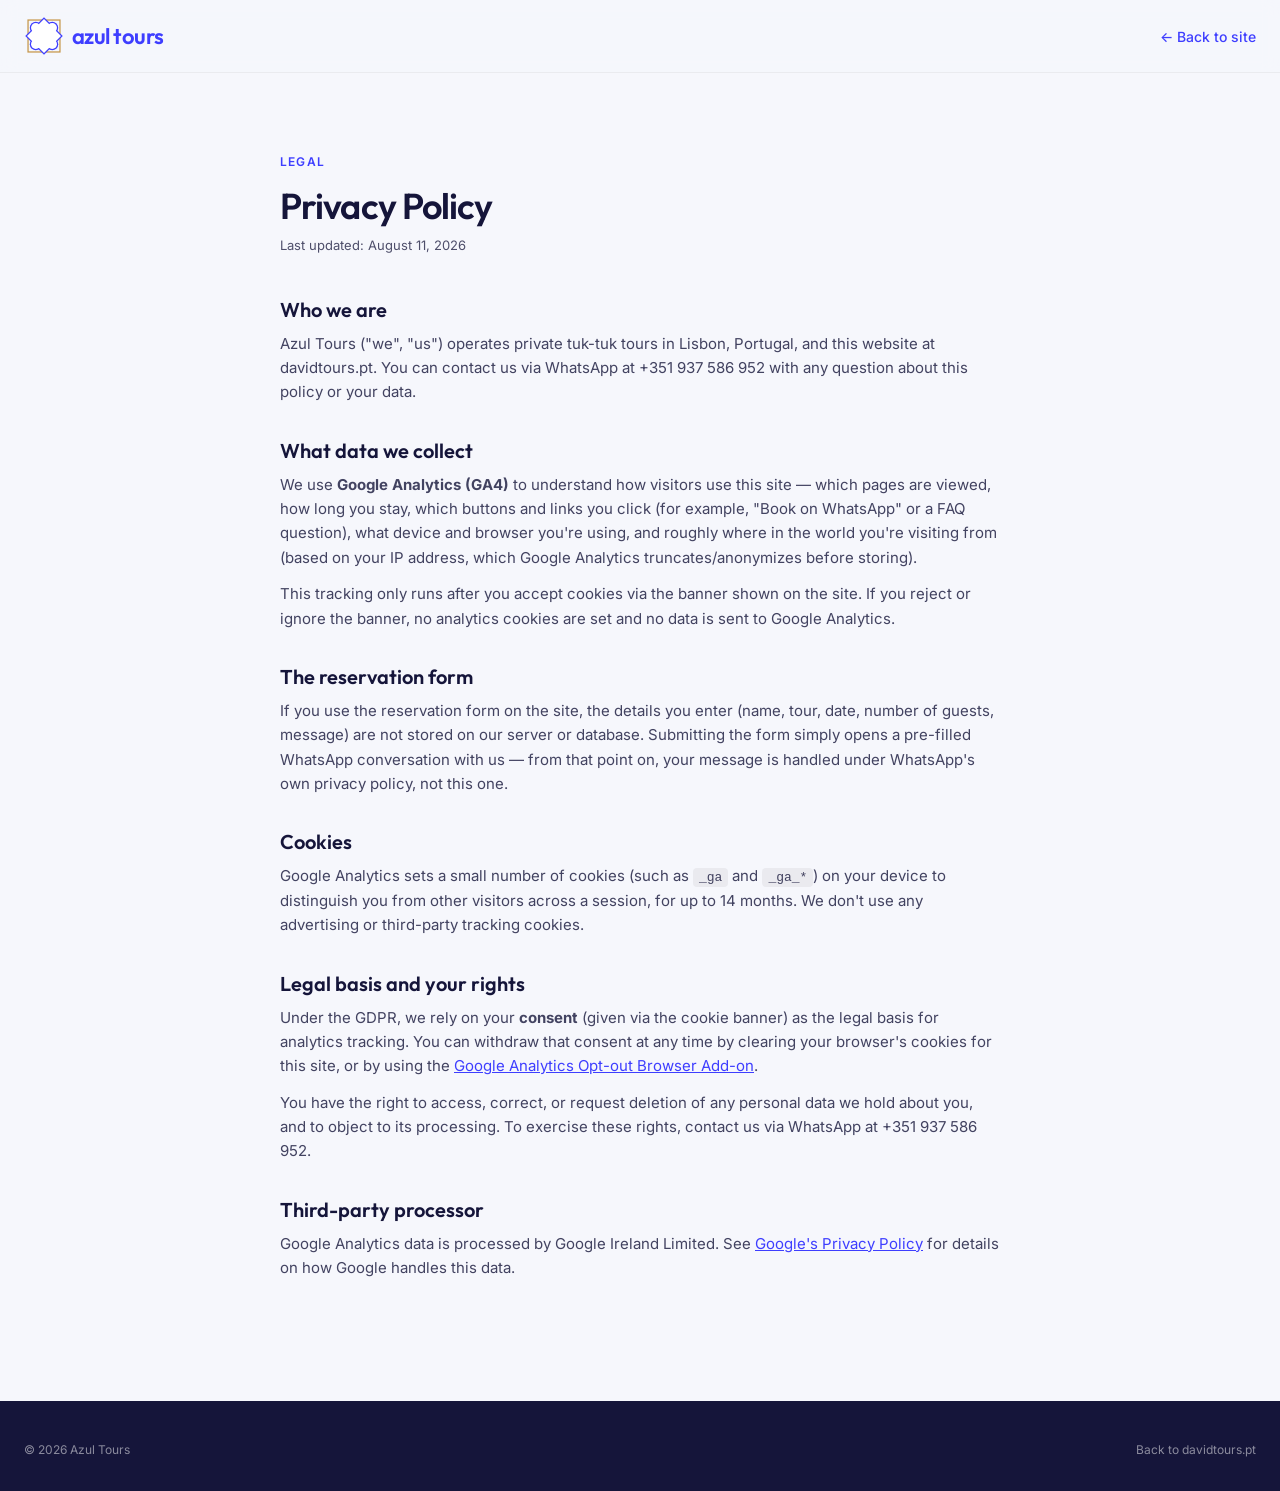
==== privacy.html @ f1c22b96 "Retheme to Azul Tours brand: azulejo blue and gold palette, Outfit headings, star logo mark and favi" ====
<!DOCTYPE html>
<html lang="en" class="scroll-smooth">
<head>
<meta charset="UTF-8">
<meta name="viewport" content="width=device-width, initial-scale=1.0">
<title>Privacy Policy | Azul Tours</title>
<meta name="description" content="Privacy policy for Azul Tours, a private tuk-tuk tour company in Lisbon — what data we collect, how Google Analytics is used, and your GDPR rights.">
<meta name="robots" content="index, follow">
<link rel="canonical" href="https://davidtours.pt/privacy.html">
<meta name="theme-color" content="#3E3EFF">
<link rel="icon" href="images/favicon.svg" type="image/svg+xml">
<link rel="icon" href="images/favicon-32.png" type="image/png" sizes="32x32">
<link rel="apple-touch-icon" href="images/apple-touch-icon.png">

<!-- Open Graph -->
<meta property="og:type" content="website">
<meta property="og:site_name" content="Azul Tours">
<meta property="og:title" content="Privacy Policy | Azul Tours">
<meta property="og:description" content="Privacy policy for Azul Tours (davidtours.pt) — what data we collect, how Google Analytics is used, cookies, and your GDPR rights.">
<meta property="og:url" content="https://davidtours.pt/privacy.html">
<meta property="og:image" content="https://davidtours.pt/images/belem-tower-tuktuk.jpg">
<meta property="og:image:width" content="1536">
<meta property="og:image:height" content="864">
<meta property="og:image:alt" content="An Azul Tours tuk-tuk parked in front of Belém Tower in Lisbon">
<meta property="og:locale" content="en_US">

<!-- Twitter -->
<meta name="twitter:card" content="summary_large_image">
<meta name="twitter:title" content="Privacy Policy | Azul Tours">
<meta name="twitter:description" content="Privacy policy for Azul Tours (davidtours.pt) — what data we collect, how Google Analytics is used, cookies, and your GDPR rights.">
<meta name="twitter:image" content="https://davidtours.pt/images/belem-tower-tuktuk.jpg">
<meta name="twitter:image:alt" content="An Azul Tours tuk-tuk parked in front of Belém Tower in Lisbon">

<link rel="stylesheet" href="styles.css">
<link rel="preconnect" href="https://fonts.googleapis.com">
<link rel="preconnect" href="https://fonts.gstatic.com" crossorigin>
<link href="https://fonts.googleapis.com/css2?family=Outfit:wght@500;600;700&family=Inter:wght@400;500;600;700&display=swap" rel="stylesheet" media="print" onload="this.media='all'">
<noscript><link href="https://fonts.googleapis.com/css2?family=Outfit:wght@500;600;700&family=Inter:wght@400;500;600;700&display=swap" rel="stylesheet"></noscript>
<style>
  body { font-family: 'Inter', -apple-system, BlinkMacSystemFont, 'Segoe UI', Helvetica, Arial, sans-serif; }
  h1, h2, .font-display { font-family: 'Outfit', 'Inter', sans-serif; font-weight: 600; }
</style>
</head>
<body class="bg-[#F6F7FC] text-[#15153A] antialiased">

<header class="sticky top-0 z-50 bg-[#F6F7FC]/90 backdrop-blur border-b border-black/5">
  <div class="max-w-7xl mx-auto px-6 flex items-center justify-between py-4">
    <a href="index.html" class="flex items-center gap-2 font-semibold text-[17px] tracking-tight">
      <img src="images/logo-mark.svg" width="64" height="64" alt="" class="w-10 h-10 shrink-0" decoding="async">
      <span class="font-display text-[22px] font-bold text-[#3E3EFF] tracking-tight">azul tours</span>
    </a>
    <a href="index.html" class="text-[14px] font-medium text-[#3E3EFF] hover:underline">← Back to site</a>
  </div>
</header>

<main class="max-w-3xl mx-auto px-6 py-14 md:py-20">
  <p class="text-[12px] tracking-widest uppercase text-[#3E3EFF] font-semibold mb-3">Legal</p>
  <h1 class="text-3xl md:text-4xl font-semibold tracking-tight leading-tight mb-2">Privacy Policy</h1>
  <p class="text-[13px] text-[#15153A]/75 mb-10">Last updated: August 11, 2026</p>

  <div class="space-y-8 text-[15px] leading-relaxed text-[#15153A]/80">
    <section>
      <h2 class="text-xl font-semibold text-[#15153A] mb-2">Who we are</h2>
      <p>Azul Tours ("we", "us") operates private tuk-tuk tours in Lisbon, Portugal, and this website at davidtours.pt. You can contact us via WhatsApp at +351 937 586 952 with any question about this policy or your data.</p>
    </section>

    <section>
      <h2 class="text-xl font-semibold text-[#15153A] mb-2">What data we collect</h2>
      <p class="mb-3">We use <strong>Google Analytics (GA4)</strong> to understand how visitors use this site — which pages are viewed, how long you stay, which buttons and links you click (for example, "Book on WhatsApp" or a FAQ question), what device and browser you're using, and roughly where in the world you're visiting from (based on your IP address, which Google Analytics truncates/anonymizes before storing).</p>
      <p>This tracking only runs after you accept cookies via the banner shown on the site. If you reject or ignore the banner, no analytics cookies are set and no data is sent to Google Analytics.</p>
    </section>

    <section>
      <h2 class="text-xl font-semibold text-[#15153A] mb-2">The reservation form</h2>
      <p>If you use the reservation form on the site, the details you enter (name, tour, date, number of guests, message) are not stored on our server or database. Submitting the form simply opens a pre-filled WhatsApp conversation with us — from that point on, your message is handled under WhatsApp's own privacy policy, not this one.</p>
    </section>

    <section>
      <h2 class="text-xl font-semibold text-[#15153A] mb-2">Cookies</h2>
      <p>Google Analytics sets a small number of cookies (such as <code class="bg-black/5 px-1.5 py-0.5 rounded text-[13px]">_ga</code> and <code class="bg-black/5 px-1.5 py-0.5 rounded text-[13px]">_ga_*</code>) on your device to distinguish you from other visitors across a session, for up to 14 months. We don't use any advertising or third-party tracking cookies.</p>
    </section>

    <section>
      <h2 class="text-xl font-semibold text-[#15153A] mb-2">Legal basis and your rights</h2>
      <p class="mb-3">Under the GDPR, we rely on your <strong>consent</strong> (given via the cookie banner) as the legal basis for analytics tracking. You can withdraw that consent at any time by clearing your browser's cookies for this site, or by using the <a href="https://tools.google.com/dlpage/gaoptout" target="_blank" rel="noopener noreferrer" class="text-[#3E3EFF] underline hover:no-underline">Google Analytics Opt-out Browser Add-on</a>.</p>
      <p>You have the right to access, correct, or request deletion of any personal data we hold about you, and to object to its processing. To exercise these rights, contact us via WhatsApp at +351 937 586 952.</p>
    </section>

    <section>
      <h2 class="text-xl font-semibold text-[#15153A] mb-2">Third-party processor</h2>
      <p>Google Analytics data is processed by Google Ireland Limited. See <a href="https://policies.google.com/privacy" target="_blank" rel="noopener noreferrer" class="text-[#3E3EFF] underline hover:no-underline">Google's Privacy Policy</a> for details on how Google handles this data.</p>
    </section>
  </div>
</main>

<footer class="bg-[#15153A] text-white pt-10 pb-8 mt-10">
  <div class="max-w-7xl mx-auto px-6 flex items-center justify-between text-[12px] text-white/50">
    <span>© 2026 Azul Tours</span>
    <a href="index.html" class="hover:text-white/80">Back to davidtours.pt</a>
  </div>
</footer>

</body>
</html>
---- styles.css ----
/*! tailwindcss v4.3.3 | MIT License | https://tailwindcss.com */
@layer properties{@supports (((-webkit-hyphens:none)) and (not (margin-trim:inline))) or ((-moz-orient:inline) and (not (color:rgb(from red r g b)))){*,:before,:after,::backdrop{--tw-rotate-x:initial;--tw-rotate-y:initial;--tw-rotate-z:initial;--tw-skew-x:initial;--tw-skew-y:initial;--tw-scroll-snap-strictness:proximity;--tw-space-y-reverse:0;--tw-divide-y-reverse:0;--tw-border-style:solid;--tw-leading:initial;--tw-font-weight:initial;--tw-tracking:initial;--tw-shadow:0 0 #0000;--tw-shadow-color:initial;--tw-shadow-alpha:100%;--tw-inset-shadow:0 0 #0000;--tw-inset-shadow-color:initial;--tw-inset-shadow-alpha:100%;--tw-ring-color:initial;--tw-ring-shadow:0 0 #0000;--tw-inset-ring-color:initial;--tw-inset-ring-shadow:0 0 #0000;--tw-ring-inset:initial;--tw-ring-offset-width:0px;--tw-ring-offset-color:#fff;--tw-ring-offset-shadow:0 0 #0000;--tw-blur:initial;--tw-brightness:initial;--tw-contrast:initial;--tw-grayscale:initial;--tw-hue-rotate:initial;--tw-invert:initial;--tw-opacity:initial;--tw-saturate:initial;--tw-sepia:initial;--tw-drop-shadow:initial;--tw-drop-shadow-color:initial;--tw-drop-shadow-alpha:100%;--tw-drop-shadow-size:initial;--tw-backdrop-blur:initial;--tw-backdrop-brightness:initial;--tw-backdrop-contrast:initial;--tw-backdrop-grayscale:initial;--tw-backdrop-hue-rotate:initial;--tw-backdrop-invert:initial;--tw-backdrop-opacity:initial;--tw-backdrop-saturate:initial;--tw-backdrop-sepia:initial;--tw-duration:initial;--tw-translate-x:0;--tw-translate-y:0;--tw-translate-z:0;--tw-outline-style:solid}}}@layer theme{:root,:host{--font-sans:-apple-system, BlinkMacSystemFont, "Segoe UI", Roboto, "Helvetica Neue", "Noto Sans", Arial, sans-serif, "Apple Color Emoji", "Segoe UI Emoji", "Segoe UI Symbol", "Noto Color Emoji";--font-mono:ui-monospace, SFMono-Regular, Menlo, Monaco, Consolas, "Liberation Mono", "Courier New", monospace;--color-black:#000;--color-white:#fff;--spacing:.25rem;--container-sm:24rem;--container-xl:36rem;--container-3xl:48rem;--container-7xl:80rem;--text-xl:1.25rem;--text-xl--line-height:calc(1.75 / 1.25);--text-3xl:1.875rem;--text-3xl--line-height:calc(2.25 / 1.875);--text-4xl:2.25rem;--text-4xl--line-height:calc(2.5 / 2.25);--font-weight-normal:400;--font-weight-medium:500;--font-weight-semibold:600;--font-weight-bold:700;--tracking-tight:-.025em;--tracking-widest:.1em;--leading-tight:1.25;--leading-snug:1.375;--leading-relaxed:1.625;--radius-lg:.5rem;--radius-xl:.75rem;--radius-2xl:1rem;--default-transition-duration:.15s;--default-transition-timing-function:cubic-bezier(.4, 0, .2, 1);--default-font-family:var(--font-sans);--default-mono-font-family:var(--font-mono)}}@layer base{*,:after,:before,::backdrop{box-sizing:border-box;border:0 solid;margin:0;padding:0}::file-selector-button{box-sizing:border-box;border:0 solid;margin:0;padding:0}html,:host{-webkit-text-size-adjust:100%;tab-size:4;line-height:1.5;font-family:var(--default-font-family,-apple-system, BlinkMacSystemFont, "Segoe UI", Roboto, "Helvetica Neue", "Noto Sans", Arial, sans-serif, "Apple Color Emoji", "Segoe UI Emoji", "Segoe UI Symbol", "Noto Color Emoji");font-feature-settings:var(--default-font-feature-settings,normal);font-variation-settings:var(--default-font-variation-settings,normal);-webkit-tap-highlight-color:transparent}hr{height:0;color:inherit;border-top-width:1px}abbr:where([title]){-webkit-text-decoration:underline dotted;text-decoration:underline dotted}h1,h2,h3,h4,h5,h6{font-size:inherit;font-weight:inherit}a{color:inherit;-webkit-text-decoration:inherit;-webkit-text-decoration:inherit;-webkit-text-decoration:inherit;text-decoration:inherit}b,strong{font-weight:bolder}code,kbd,samp,pre{font-family:var(--default-mono-font-family,ui-monospace, SFMono-Regular, Menlo, Monaco, Consolas, "Liberation Mono", "Courier New", monospace);font-feature-settings:var(--default-mono-font-feature-settings,normal);font-variation-settings:var(--default-mono-font-variation-settings,normal);font-size:1em}small{font-size:80%}sub,sup{vertical-align:baseline;font-size:75%;line-height:0;position:relative}sub{bottom:-.25em}sup{top:-.5em}table{text-indent:0;border-color:inherit;border-collapse:collapse}:-moz-focusring:where(:not(iframe)){outline:auto}progress{vertical-align:baseline}summary{display:list-item}ol,ul,menu{list-style:none}img,svg,video,canvas,audio,iframe,embed,object{vertical-align:middle;display:block}img,video{max-width:100%;height:auto}button,input,select,optgroup,textarea{font:inherit;font-feature-settings:inherit;font-variation-settings:inherit;letter-spacing:inherit;color:inherit;opacity:1;background-color:#0000;border-radius:0}::file-selector-button{font:inherit;font-feature-settings:inherit;font-variation-settings:inherit;letter-spacing:inherit;color:inherit;opacity:1;background-color:#0000;border-radius:0}:where(select:is([multiple],[size])) optgroup{font-weight:bolder}:where(select:is([multiple],[size])) optgroup option{padding-inline-start:20px}::file-selector-button{margin-inline-end:4px}::placeholder{opacity:1}@supports (not ((-webkit-appearance:-apple-pay-button))) or (contain-intrinsic-size:1px){::placeholder{color:currentColor}@supports (color:color-mix(in lab, red, red)){::placeholder{color:color-mix(in oklab, currentcolor 50%, transparent)}}}textarea{resize:vertical}::-webkit-search-decoration{-webkit-appearance:none}::-webkit-date-and-time-value{min-height:1lh;text-align:inherit}::-webkit-datetime-edit{display:inline-flex}::-webkit-datetime-edit-fields-wrapper{padding:0}::-webkit-datetime-edit{padding-block:0}::-webkit-datetime-edit-year-field{padding-block:0}::-webkit-datetime-edit-month-field{padding-block:0}::-webkit-datetime-edit-day-field{padding-block:0}::-webkit-datetime-edit-hour-field{padding-block:0}::-webkit-datetime-edit-minute-field{padding-block:0}::-webkit-datetime-edit-second-field{padding-block:0}::-webkit-datetime-edit-millisecond-field{padding-block:0}::-webkit-datetime-edit-meridiem-field{padding-block:0}::-webkit-calendar-picker-indicator{line-height:1}:-moz-ui-invalid{box-shadow:none}button,input:where([type=button],[type=reset],[type=submit]){appearance:button}::file-selector-button{appearance:button}::-webkit-inner-spin-button{height:auto}::-webkit-outer-spin-button{height:auto}[hidden]:where(:not([hidden=until-found])){display:none!important}}@layer components;@layer utilities{.visible{visibility:visible}.sr-only{clip-path:inset(50%);white-space:nowrap;border-width:0;width:1px;height:1px;margin:-1px;padding:0;position:absolute;overflow:hidden}.absolute{position:absolute}.fixed{position:fixed}.relative{position:relative}.static{position:static}.sticky{position:sticky}.inset-0{inset:0}.inset-x-0{inset-inline:0}.top-0{top:0}.right-4{right:calc(var(--spacing) * 4)}.-bottom-5{bottom:calc(var(--spacing) * -5)}.bottom-0{bottom:0}.bottom-5{bottom:calc(var(--spacing) * 5)}.left-4{left:calc(var(--spacing) * 4)}.z-40{z-index:40}.z-50{z-index:50}.z-\[100\]{z-index:100}.col-span-3{grid-column:span 3/span 3}.col-span-4{grid-column:span 4/span 4}.col-span-5{grid-column:span 5/span 5}.-mx-4{margin-inline:calc(var(--spacing) * -4)}.mx-auto{margin-inline:auto}.-my-2{margin-block:calc(var(--spacing) * -2)}.-mt-1{margin-top:calc(var(--spacing) * -1)}.mt-1{margin-top:var(--spacing)}.mt-1\.5{margin-top:calc(var(--spacing) * 1.5)}.mt-2{margin-top:calc(var(--spacing) * 2)}.mt-3{margin-top:calc(var(--spacing) * 3)}.mt-4{margin-top:calc(var(--spacing) * 4)}.mt-5{margin-top:calc(var(--spacing) * 5)}.mt-6{margin-top:calc(var(--spacing) * 6)}.mt-7{margin-top:calc(var(--spacing) * 7)}.mt-8{margin-top:calc(var(--spacing) * 8)}.mt-10{margin-top:calc(var(--spacing) * 10)}.mt-12{margin-top:calc(var(--spacing) * 12)}.mt-auto{margin-top:auto}.mb-2{margin-bottom:calc(var(--spacing) * 2)}.mb-3{margin-bottom:calc(var(--spacing) * 3)}.mb-4{margin-bottom:calc(var(--spacing) * 4)}.mb-6{margin-bottom:calc(var(--spacing) * 6)}.mb-10{margin-bottom:calc(var(--spacing) * 10)}.block{display:block}.flex{display:flex}.grid{display:grid}.hidden{display:none}.inline{display:inline}.inline-block{display:inline-block}.inline-flex{display:inline-flex}.table{display:table}.aspect-\[4\/3\]{aspect-ratio:4/3}.h-2{height:calc(var(--spacing) * 2)}.h-8{height:calc(var(--spacing) * 8)}.h-9{height:calc(var(--spacing) * 9)}.h-10{height:calc(var(--spacing) * 10)}.h-11{height:calc(var(--spacing) * 11)}.h-12{height:calc(var(--spacing) * 12)}.h-full{height:100%}.min-h-11{min-height:calc(var(--spacing) * 11)}.min-h-14{min-height:calc(var(--spacing) * 14)}.w-2{width:calc(var(--spacing) * 2)}.w-8{width:calc(var(--spacing) * 8)}.w-9{width:calc(var(--spacing) * 9)}.w-10{width:calc(var(--spacing) * 10)}.w-11{width:calc(var(--spacing) * 11)}.w-12{width:calc(var(--spacing) * 12)}.w-\[84\%\]{width:84%}.w-full{width:100%}.max-w-3xl{max-width:var(--container-3xl)}.max-w-7xl{max-width:var(--container-7xl)}.max-w-\[300px\]{max-width:300px}.max-w-sm{max-width:var(--container-sm)}.max-w-xl{max-width:var(--container-xl)}.flex-1{flex:1}.shrink-0{flex-shrink:0}.transform{transform:var(--tw-rotate-x,) var(--tw-rotate-y,) var(--tw-rotate-z,) var(--tw-skew-x,) var(--tw-skew-y,)}.cursor-pointer{cursor:pointer}.resize{resize:both}.snap-x{scroll-snap-type:x var(--tw-scroll-snap-strictness)}.snap-mandatory{--tw-scroll-snap-strictness:mandatory}.snap-start{scroll-snap-align:start}.scroll-px-4{scroll-padding-inline:calc(var(--spacing) * 4)}.\[scrollbar-width\:none\]{scrollbar-width:none}.list-decimal{list-style-type:decimal}.list-none{list-style-type:none}.grid-cols-1{grid-template-columns:repeat(1,minmax(0,1fr))}.grid-cols-2{grid-template-columns:repeat(2,minmax(0,1fr))}.grid-cols-3{grid-template-columns:repeat(3,minmax(0,1fr))}.grid-cols-12{grid-template-columns:repeat(12,minmax(0,1fr))}.flex-col{flex-direction:column}.items-center{align-items:center}.items-end{align-items:flex-end}.items-start{align-items:flex-start}.justify-between{justify-content:space-between}.justify-center{justify-content:center}.gap-1{gap:var(--spacing)}.gap-2{gap:calc(var(--spacing) * 2)}.gap-2\.5{gap:calc(var(--spacing) * 2.5)}.gap-3{gap:calc(var(--spacing) * 3)}.gap-4{gap:calc(var(--spacing) * 4)}.gap-5{gap:calc(var(--spacing) * 5)}.gap-6{gap:calc(var(--spacing) * 6)}.gap-8{gap:calc(var(--spacing) * 8)}.gap-10{gap:calc(var(--spacing) * 10)}.gap-px{gap:1px}:where(.space-y-1>:not(:last-child)){--tw-space-y-reverse:0;margin-block-start:calc(var(--spacing) * var(--tw-space-y-reverse));margin-block-end:calc(var(--spacing) * calc(1 - var(--tw-space-y-reverse)))}:where(.space-y-2>:not(:last-child)){--tw-space-y-reverse:0;margin-block-start:calc(calc(var(--spacing) * 2) * var(--tw-space-y-reverse));margin-block-end:calc(calc(var(--spacing) * 2) * calc(1 - var(--tw-space-y-reverse)))}:where(.space-y-4>:not(:last-child)){--tw-space-y-reverse:0;margin-block-start:calc(calc(var(--spacing) * 4) * var(--tw-space-y-reverse));margin-block-end:calc(calc(var(--spacing) * 4) * calc(1 - var(--tw-space-y-reverse)))}:where(.space-y-8>:not(:last-child)){--tw-space-y-reverse:0;margin-block-start:calc(calc(var(--spacing) * 8) * var(--tw-space-y-reverse));margin-block-end:calc(calc(var(--spacing) * 8) * calc(1 - var(--tw-space-y-reverse)))}:where(.divide-y>:not(:last-child)){--tw-divide-y-reverse:0;border-bottom-style:var(--tw-border-style);border-top-style:var(--tw-border-style);border-top-width:calc(1px * var(--tw-divide-y-reverse));border-bottom-width:calc(1px * calc(1 - var(--tw-divide-y-reverse)))}:where(.divide-\[\#E1E4F1\]>:not(:last-child)){border-color:#e1e4f1}:where(.divide-white\/15>:not(:last-child)){border-color:#ffffff26}@supports (color:color-mix(in lab, red, red)){:where(.divide-white\/15>:not(:last-child)){border-color:color-mix(in oklab, var(--color-white) 15%, transparent)}}.overflow-hidden{overflow:hidden}.overflow-x-auto{overflow-x:auto}.scroll-smooth{scroll-behavior:smooth}.rounded{border-radius:.25rem}.rounded-2xl{border-radius:var(--radius-2xl)}.rounded-full{border-radius:3.40282e38px}.rounded-lg{border-radius:var(--radius-lg)}.rounded-xl{border-radius:var(--radius-xl)}.border{border-style:var(--tw-border-style);border-width:1px}.border-y{border-block-style:var(--tw-border-style);border-block-width:1px}.border-t{border-top-style:var(--tw-border-style);border-top-width:1px}.border-b{border-bottom-style:var(--tw-border-style);border-bottom-width:1px}.border-\[\#E1E4F1\]{border-color:#e1e4f1}.border-black\/5{border-color:#0000000d}@supports (color:color-mix(in lab, red, red)){.border-black\/5{border-color:color-mix(in oklab, var(--color-black) 5%, transparent)}}.border-white\/10{border-color:#ffffff1a}@supports (color:color-mix(in lab, red, red)){.border-white\/10{border-color:color-mix(in oklab, var(--color-white) 10%, transparent)}}.border-white\/15{border-color:#ffffff26}@supports (color:color-mix(in lab, red, red)){.border-white\/15{border-color:color-mix(in oklab, var(--color-white) 15%, transparent)}}.bg-\[\#3E3EFF\]{background-color:#3e3eff}.bg-\[\#3E3EFF\]\/\[0\.07\]{background-color:oklab(51.5263% .00763398 -.271534/.07)}.bg-\[\#25D366\]{background-color:#25d366}.bg-\[\#10103A\]{background-color:#10103a}.bg-\[\#15153A\]{background-color:#15153a}.bg-\[\#C6974A\]{background-color:#c6974a}.bg-\[\#E1E4F1\]{background-color:#e1e4f1}.bg-\[\#E6E9F5\]{background-color:#e6e9f5}.bg-\[\#F6F7FC\]{background-color:#f6f7fc}.bg-\[\#F6F7FC\]\/90{background-color:oklab(97.6796% .000838906 -.00667256/.9)}.bg-black\/5{background-color:#0000000d}@supports (color:color-mix(in lab, red, red)){.bg-black\/5{background-color:color-mix(in oklab, var(--color-black) 5%, transparent)}}.bg-white{background-color:var(--color-white)}.bg-white\/\[0\.06\]{background-color:#ffffff0f}@supports (color:color-mix(in lab, red, red)){.bg-white\/\[0\.06\]{background-color:color-mix(in oklab, var(--color-white) 6%, transparent)}}.object-cover{object-fit:cover}.p-1\.5{padding:calc(var(--spacing) * 1.5)}.p-5{padding:calc(var(--spacing) * 5)}.p-6{padding:calc(var(--spacing) * 6)}.px-1\.5{padding-inline:calc(var(--spacing) * 1.5)}.px-3{padding-inline:calc(var(--spacing) * 3)}.px-4{padding-inline:calc(var(--spacing) * 4)}.px-5{padding-inline:calc(var(--spacing) * 5)}.px-6{padding-inline:calc(var(--spacing) * 6)}.py-0\.5{padding-block:calc(var(--spacing) * .5)}.py-1{padding-block:var(--spacing)}.py-2{padding-block:calc(var(--spacing) * 2)}.py-3{padding-block:calc(var(--spacing) * 3)}.py-3\.5{padding-block:calc(var(--spacing) * 3.5)}.py-4{padding-block:calc(var(--spacing) * 4)}.py-5{padding-block:calc(var(--spacing) * 5)}.py-12{padding-block:calc(var(--spacing) * 12)}.py-14{padding-block:calc(var(--spacing) * 14)}.py-\[11px\]{padding-block:11px}.pt-1\.5{padding-top:calc(var(--spacing) * 1.5)}.pt-4{padding-top:calc(var(--spacing) * 4)}.pt-5{padding-top:calc(var(--spacing) * 5)}.pt-6{padding-top:calc(var(--spacing) * 6)}.pt-8{padding-top:calc(var(--spacing) * 8)}.pt-10{padding-top:calc(var(--spacing) * 10)}.pt-14{padding-top:calc(var(--spacing) * 14)}.pr-5{padding-right:calc(var(--spacing) * 5)}.pb-3{padding-bottom:calc(var(--spacing) * 3)}.pb-5{padding-bottom:calc(var(--spacing) * 5)}.pb-8{padding-bottom:calc(var(--spacing) * 8)}.pb-10{padding-bottom:calc(var(--spacing) * 10)}.pl-3\.5{padding-left:calc(var(--spacing) * 3.5)}.pl-5{padding-left:calc(var(--spacing) * 5)}.text-center{text-align:center}.font-sans{font-family:var(--font-sans)}.text-3xl{font-size:var(--text-3xl);line-height:var(--tw-leading,var(--text-3xl--line-height))}.text-xl{font-size:var(--text-xl);line-height:var(--tw-leading,var(--text-xl--line-height))}.text-\[12px\]{font-size:12px}.text-\[13px\]{font-size:13px}.text-\[14px\]{font-size:14px}.text-\[15px\]{font-size:15px}.text-\[16px\]{font-size:16px}.text-\[17px\]{font-size:17px}.text-\[18px\]{font-size:18px}.text-\[20px\]{font-size:20px}.text-\[22px\]{font-size:22px}.text-\[26px\]{font-size:26px}.text-\[28px\]{font-size:28px}.text-\[32px\]{font-size:32px}.text-\[36px\]{font-size:36px}.text-\[38px\]{font-size:38px}.leading-\[1\.1\]{--tw-leading:1.1;line-height:1.1}.leading-\[1\.05\]{--tw-leading:1.05;line-height:1.05}.leading-\[1\.5\]{--tw-leading:1.5;line-height:1.5}.leading-\[1\.6\]{--tw-leading:1.6;line-height:1.6}.leading-\[1\.65\]{--tw-leading:1.65;line-height:1.65}.leading-none{--tw-leading:1;line-height:1}.leading-relaxed{--tw-leading:var(--leading-relaxed);line-height:var(--leading-relaxed)}.leading-snug{--tw-leading:var(--leading-snug);line-height:var(--leading-snug)}.leading-tight{--tw-leading:var(--leading-tight);line-height:var(--leading-tight)}.font-bold{--tw-font-weight:var(--font-weight-bold);font-weight:var(--font-weight-bold)}.font-medium{--tw-font-weight:var(--font-weight-medium);font-weight:var(--font-weight-medium)}.font-normal{--tw-font-weight:var(--font-weight-normal);font-weight:var(--font-weight-normal)}.font-semibold{--tw-font-weight:var(--font-weight-semibold);font-weight:var(--font-weight-semibold)}.tracking-\[-0\.01em\]{--tw-tracking:-.01em;letter-spacing:-.01em}.tracking-\[-0\.02em\]{--tw-tracking:-.02em;letter-spacing:-.02em}.tracking-\[0\.08em\]{--tw-tracking:.08em;letter-spacing:.08em}.tracking-\[0\.12em\]{--tw-tracking:.12em;letter-spacing:.12em}.tracking-tight{--tw-tracking:var(--tracking-tight);letter-spacing:var(--tracking-tight)}.tracking-widest{--tw-tracking:var(--tracking-widest);letter-spacing:var(--tracking-widest)}.text-wrap{text-wrap:wrap}.whitespace-nowrap{white-space:nowrap}.text-\[\#3E3EFF\]{color:#3e3eff}.text-\[\#4B4E6B\]{color:#4b4e6b}.text-\[\#6E718C\]{color:#6e718c}.text-\[\#8A6626\]{color:#8a6626}.text-\[\#15153A\]{color:#15153a}.text-\[\#15153A\]\/75{color:oklab(22.0746% .0109523 -.0688952/.75)}.text-\[\#15153A\]\/80{color:oklab(22.0746% .0109523 -.0688952/.8)}.text-\[\#F1D59A\]{color:#f1d59a}.text-white{color:var(--color-white)}.text-white\/50{color:#ffffff80}@supports (color:color-mix(in lab, red, red)){.text-white\/50{color:color-mix(in oklab, var(--color-white) 50%, transparent)}}.text-white\/60{color:#fff9}@supports (color:color-mix(in lab, red, red)){.text-white\/60{color:color-mix(in oklab, var(--color-white) 60%, transparent)}}.text-white\/70{color:#ffffffb3}@supports (color:color-mix(in lab, red, red)){.text-white\/70{color:color-mix(in oklab, var(--color-white) 70%, transparent)}}.text-white\/75{color:#ffffffbf}@supports (color:color-mix(in lab, red, red)){.text-white\/75{color:color-mix(in oklab, var(--color-white) 75%, transparent)}}.text-white\/80{color:#fffc}@supports (color:color-mix(in lab, red, red)){.text-white\/80{color:color-mix(in oklab, var(--color-white) 80%, transparent)}}.text-white\/85{color:#ffffffd9}@supports (color:color-mix(in lab, red, red)){.text-white\/85{color:color-mix(in oklab, var(--color-white) 85%, transparent)}}.text-white\/90{color:#ffffffe6}@supports (color:color-mix(in lab, red, red)){.text-white\/90{color:color-mix(in oklab, var(--color-white) 90%, transparent)}}.uppercase{text-transform:uppercase}.underline{text-decoration-line:underline}.decoration-\[\#3E3EFF\]\/40{text-decoration-color:oklab(51.5263% .00763398 -.271534/.4)}.underline-offset-2{text-underline-offset:2px}.antialiased{-webkit-font-smoothing:antialiased;-moz-osx-font-smoothing:grayscale}.shadow-\[0_-4px_20px_rgba\(0\,0\,0\,0\.25\)\]{--tw-shadow:0 -4px 20px var(--tw-shadow-color,#00000040);box-shadow:var(--tw-inset-shadow), var(--tw-inset-ring-shadow), var(--tw-ring-offset-shadow), var(--tw-ring-shadow), var(--tw-shadow)}.shadow-\[0_1px_2px_rgba\(21\,21\,58\,0\.06\)\]{--tw-shadow:0 1px 2px var(--tw-shadow-color,#15153a0f);box-shadow:var(--tw-inset-shadow), var(--tw-inset-ring-shadow), var(--tw-ring-offset-shadow), var(--tw-ring-shadow), var(--tw-shadow)}.shadow-\[0_24px_48px_-24px_rgba\(0\,0\,0\,0\.45\)\]{--tw-shadow:0 24px 48px -24px var(--tw-shadow-color,#00000073);box-shadow:var(--tw-inset-shadow), var(--tw-inset-ring-shadow), var(--tw-ring-offset-shadow), var(--tw-ring-shadow), var(--tw-shadow)}.shadow-\[0_24px_60px_-20px_rgba\(62\,62\,255\,0\.35\)\]{--tw-shadow:0 24px 60px -20px var(--tw-shadow-color,#3e3eff59);box-shadow:var(--tw-inset-shadow), var(--tw-inset-ring-shadow), var(--tw-ring-offset-shadow), var(--tw-ring-shadow), var(--tw-shadow)}.shadow-\[0_24px_60px_-24px_rgba\(62\,62\,255\,0\.3\)\]{--tw-shadow:0 24px 60px -24px var(--tw-shadow-color,#3e3eff4d);box-shadow:var(--tw-inset-shadow), var(--tw-inset-ring-shadow), var(--tw-ring-offset-shadow), var(--tw-ring-shadow), var(--tw-shadow)}.shadow-\[inset_0_1px_2px_rgba\(21\,21\,58\,0\.05\)\]{--tw-shadow:inset 0 1px 2px var(--tw-shadow-color,#15153a0d);box-shadow:var(--tw-inset-shadow), var(--tw-inset-ring-shadow), var(--tw-ring-offset-shadow), var(--tw-ring-shadow), var(--tw-shadow)}.filter{filter:var(--tw-blur,) var(--tw-brightness,) var(--tw-contrast,) var(--tw-grayscale,) var(--tw-hue-rotate,) var(--tw-invert,) var(--tw-saturate,) var(--tw-sepia,) var(--tw-drop-shadow,)}.backdrop-blur{--tw-backdrop-blur:blur(8px);-webkit-backdrop-filter:var(--tw-backdrop-blur,) var(--tw-backdrop-brightness,) var(--tw-backdrop-contrast,) var(--tw-backdrop-grayscale,) var(--tw-backdrop-hue-rotate,) var(--tw-backdrop-invert,) var(--tw-backdrop-opacity,) var(--tw-backdrop-saturate,) var(--tw-backdrop-sepia,);backdrop-filter:var(--tw-backdrop-blur,) var(--tw-backdrop-brightness,) var(--tw-backdrop-contrast,) var(--tw-backdrop-grayscale,) var(--tw-backdrop-hue-rotate,) var(--tw-backdrop-invert,) var(--tw-backdrop-opacity,) var(--tw-backdrop-saturate,) var(--tw-backdrop-sepia,)}.backdrop-filter{-webkit-backdrop-filter:var(--tw-backdrop-blur,) var(--tw-backdrop-brightness,) var(--tw-backdrop-contrast,) var(--tw-backdrop-grayscale,) var(--tw-backdrop-hue-rotate,) var(--tw-backdrop-invert,) var(--tw-backdrop-opacity,) var(--tw-backdrop-saturate,) var(--tw-backdrop-sepia,);backdrop-filter:var(--tw-backdrop-blur,) var(--tw-backdrop-brightness,) var(--tw-backdrop-contrast,) var(--tw-backdrop-grayscale,) var(--tw-backdrop-hue-rotate,) var(--tw-backdrop-invert,) var(--tw-backdrop-opacity,) var(--tw-backdrop-saturate,) var(--tw-backdrop-sepia,)}.transition{transition-property:color,background-color,border-color,outline-color,text-decoration-color,fill,stroke,--tw-gradient-from,--tw-gradient-via,--tw-gradient-to,opacity,box-shadow,transform,translate,scale,rotate,filter,-webkit-backdrop-filter,backdrop-filter,display,content-visibility,overlay,pointer-events;transition-timing-function:var(--tw-ease,var(--default-transition-timing-function));transition-duration:var(--tw-duration,var(--default-transition-duration))}.transition-\[border-color\,box-shadow\]{transition-property:border-color,box-shadow;transition-timing-function:var(--tw-ease,var(--default-transition-timing-function));transition-duration:var(--tw-duration,var(--default-transition-duration))}.transition-all{transition-property:all;transition-timing-function:var(--tw-ease,var(--default-transition-timing-function));transition-duration:var(--tw-duration,var(--default-transition-duration))}.transition-colors{transition-property:color,background-color,border-color,outline-color,text-decoration-color,fill,stroke,--tw-gradient-from,--tw-gradient-via,--tw-gradient-to;transition-timing-function:var(--tw-ease,var(--default-transition-timing-function));transition-duration:var(--tw-duration,var(--default-transition-duration))}.transition-transform{transition-property:transform,translate,scale,rotate;transition-timing-function:var(--tw-ease,var(--default-transition-timing-function));transition-duration:var(--tw-duration,var(--default-transition-duration))}.duration-200{--tw-duration:.2s;transition-duration:.2s}.outline-none{--tw-outline-style:none;outline-style:none}.group-open\:rotate-45:is(:where(.group):is([open],:popover-open,:open) *){rotate:45deg}.group-open\:rotate-180:is(:where(.group):is([open],:popover-open,:open) *){rotate:180deg}.group-open\:border-\[\#3E3EFF\]:is(:where(.group):is([open],:popover-open,:open) *){border-color:#3e3eff}.group-open\:bg-\[\#3E3EFF\]:is(:where(.group):is([open],:popover-open,:open) *){background-color:#3e3eff}.group-open\:text-white:is(:where(.group):is([open],:popover-open,:open) *){color:var(--color-white)}@media (hover:hover){.group-hover\:border-\[\#3E3EFF\]\/40:is(:where(.group):hover *){border-color:oklab(51.5263% .00763398 -.271534/.4)}}.marker\:font-semibold ::marker{--tw-font-weight:var(--font-weight-semibold);font-weight:var(--font-weight-semibold)}.marker\:font-semibold::marker{--tw-font-weight:var(--font-weight-semibold);font-weight:var(--font-weight-semibold)}.marker\:font-semibold ::-webkit-details-marker{--tw-font-weight:var(--font-weight-semibold);font-weight:var(--font-weight-semibold)}.marker\:font-semibold::-webkit-details-marker{--tw-font-weight:var(--font-weight-semibold);font-weight:var(--font-weight-semibold)}.marker\:text-\[\#3E3EFF\] ::marker{color:#3e3eff}.marker\:text-\[\#3E3EFF\]::marker{color:#3e3eff}.marker\:text-\[\#3E3EFF\] ::-webkit-details-marker{color:#3e3eff}.marker\:text-\[\#3E3EFF\]::-webkit-details-marker{color:#3e3eff}.placeholder\:text-\[\#6E718C\]::placeholder{color:#6e718c}@media (hover:hover){.hover\:-translate-y-0\.5:hover{--tw-translate-y:calc(var(--spacing) * -.5);translate:var(--tw-translate-x) var(--tw-translate-y)}.hover\:border-\[\#C2C7E2\]:hover{border-color:#c2c7e2}.hover\:border-\[\#C7CCE6\]:hover{border-color:#c7cce6}.hover\:bg-\[\#EEF0F9\]:hover{background-color:#eef0f9}.hover\:bg-\[\#F6F7FC\]:hover{background-color:#f6f7fc}.hover\:bg-\[\#FAFBFE\]:hover{background-color:#fafbfe}.hover\:bg-white\/\[0\.11\]:hover{background-color:#ffffff1c}@supports (color:color-mix(in lab, red, red)){.hover\:bg-white\/\[0\.11\]:hover{background-color:color-mix(in oklab, var(--color-white) 11%, transparent)}}.hover\:text-\[\#2C2CE0\]:hover{color:#2c2ce0}.hover\:text-\[\#3E3EFF\]:hover{color:#3e3eff}.hover\:text-white:hover{color:var(--color-white)}.hover\:text-white\/80:hover{color:#fffc}@supports (color:color-mix(in lab, red, red)){.hover\:text-white\/80:hover{color:color-mix(in oklab, var(--color-white) 80%, transparent)}}.hover\:no-underline:hover{text-decoration-line:none}.hover\:underline:hover{text-decoration-line:underline}.hover\:decoration-\[\#3E3EFF\]:hover{text-decoration-color:#3e3eff}.hover\:shadow-\[0_8px_18px_-8px_rgba\(62\,62\,255\,0\.35\)\]:hover{--tw-shadow:0 8px 18px -8px var(--tw-shadow-color,#3e3eff59);box-shadow:var(--tw-inset-shadow), var(--tw-inset-ring-shadow), var(--tw-ring-offset-shadow), var(--tw-ring-shadow), var(--tw-shadow)}}.focus\:not-sr-only:focus{clip-path:none;white-space:normal;width:auto;height:auto;margin:0;padding:0;position:static;overflow:visible}.focus\:fixed:focus{position:fixed}.focus\:top-3:focus{top:calc(var(--spacing) * 3)}.focus\:left-3:focus{left:calc(var(--spacing) * 3)}.focus\:z-\[110\]:focus{z-index:110}.focus\:rounded-xl:focus{border-radius:var(--radius-xl)}.focus\:border-\[\#3E3EFF\]:focus{border-color:#3e3eff}.focus\:bg-\[\#3E3EFF\]:focus{background-color:#3e3eff}.focus\:px-4:focus{padding-inline:calc(var(--spacing) * 4)}.focus\:py-3:focus{padding-block:calc(var(--spacing) * 3)}.focus\:text-\[15px\]:focus{font-size:15px}.focus\:font-semibold:focus{--tw-font-weight:var(--font-weight-semibold);font-weight:var(--font-weight-semibold)}.focus\:text-white:focus{color:var(--color-white)}.focus\:ring-2:focus{--tw-ring-shadow:var(--tw-ring-inset,) 0 0 0 calc(2px + var(--tw-ring-offset-width)) var(--tw-ring-color,currentcolor);box-shadow:var(--tw-inset-shadow), var(--tw-inset-ring-shadow), var(--tw-ring-offset-shadow), var(--tw-ring-shadow), var(--tw-shadow)}.focus\:ring-\[\#3E3EFF\]:focus{--tw-ring-color:#3e3eff}.focus\:outline-none:focus{--tw-outline-style:none;outline-style:none}.focus-visible\:outline-2:focus-visible{outline-style:var(--tw-outline-style);outline-width:2px}.focus-visible\:outline-offset-2:focus-visible{outline-offset:2px}.focus-visible\:outline-\[\#3E3EFF\]:focus-visible{outline-color:#3e3eff}.active\:translate-y-0:active{--tw-translate-y:0px;translate:var(--tw-translate-x) var(--tw-translate-y)}.active\:shadow-none:active{--tw-shadow:0 0 #0000;box-shadow:var(--tw-inset-shadow), var(--tw-inset-ring-shadow), var(--tw-ring-offset-shadow), var(--tw-ring-shadow), var(--tw-shadow)}.disabled\:cursor-default:disabled{cursor:default}.disabled\:opacity-30:disabled{opacity:.3}@media (hover:hover){.disabled\:hover\:translate-y-0:disabled:hover{--tw-translate-y:0px;translate:var(--tw-translate-x) var(--tw-translate-y)}.disabled\:hover\:border-\[\#E1E4F1\]:disabled:hover{border-color:#e1e4f1}.disabled\:hover\:shadow-none:disabled:hover{--tw-shadow:0 0 #0000;box-shadow:var(--tw-inset-shadow), var(--tw-inset-ring-shadow), var(--tw-ring-offset-shadow), var(--tw-ring-shadow), var(--tw-shadow)}}@media (min-width:40rem){.sm\:right-6{right:calc(var(--spacing) * 6)}.sm\:left-6{left:calc(var(--spacing) * 6)}.sm\:col-span-2{grid-column:span 2/span 2}.sm\:col-span-3{grid-column:span 3/span 3}.sm\:col-span-4{grid-column:span 4/span 4}.sm\:col-span-5{grid-column:span 5/span 5}.sm\:-mx-6{margin-inline:calc(var(--spacing) * -6)}.sm\:grid{display:grid}.sm\:h-12{height:calc(var(--spacing) * 12)}.sm\:w-12{width:calc(var(--spacing) * 12)}.sm\:w-\[360px\]{width:360px}.sm\:w-\[380px\]{width:380px}.sm\:w-auto{width:auto}.sm\:scroll-px-6{scroll-padding-inline:calc(var(--spacing) * 6)}.sm\:grid-cols-2{grid-template-columns:repeat(2,minmax(0,1fr))}.sm\:grid-cols-12{grid-template-columns:repeat(12,minmax(0,1fr))}.sm\:flex-row{flex-direction:row}.sm\:items-center{align-items:center}.sm\:justify-between{justify-content:space-between}.sm\:gap-3{gap:calc(var(--spacing) * 3)}.sm\:gap-4{gap:calc(var(--spacing) * 4)}.sm\:p-6{padding:calc(var(--spacing) * 6)}.sm\:p-7{padding:calc(var(--spacing) * 7)}.sm\:p-8{padding:calc(var(--spacing) * 8)}.sm\:px-4{padding-inline:calc(var(--spacing) * 4)}.sm\:px-5{padding-inline:calc(var(--spacing) * 5)}.sm\:px-6{padding-inline:calc(var(--spacing) * 6)}.sm\:py-4{padding-block:calc(var(--spacing) * 4)}.sm\:text-\[19px\]{font-size:19px}.sm\:text-\[28px\]{font-size:28px}.sm\:text-\[44px\]{font-size:44px}.sm\:text-\[48px\]{font-size:48px}}@media (min-width:48rem){.md\:col-span-2{grid-column:span 2/span 2}.md\:col-span-3{grid-column:span 3/span 3}.md\:col-span-5{grid-column:span 5/span 5}.md\:mt-4{margin-top:calc(var(--spacing) * 4)}.md\:mt-10{margin-top:calc(var(--spacing) * 10)}.md\:mt-20{margin-top:calc(var(--spacing) * 20)}.md\:flex{display:flex}.md\:hidden{display:none}.md\:grid-cols-4{grid-template-columns:repeat(4,minmax(0,1fr))}.md\:grid-cols-12{grid-template-columns:repeat(12,minmax(0,1fr))}.md\:py-20{padding-block:calc(var(--spacing) * 20)}.md\:pt-7{padding-top:calc(var(--spacing) * 7)}.md\:pt-14{padding-top:calc(var(--spacing) * 14)}.md\:pb-16{padding-bottom:calc(var(--spacing) * 16)}.md\:text-4xl{font-size:var(--text-4xl);line-height:var(--tw-leading,var(--text-4xl--line-height))}}@media (min-width:64rem){.lg\:col-span-5{grid-column:span 5/span 5}.lg\:col-span-7{grid-column:span 7/span 7}.lg\:mx-0{margin-inline:0}.lg\:grid{display:grid}.lg\:aspect-\[4\/5\]{aspect-ratio:4/5}.lg\:w-auto{width:auto}.lg\:grid-cols-1{grid-template-columns:repeat(1,minmax(0,1fr))}.lg\:grid-cols-3{grid-template-columns:repeat(3,minmax(0,1fr))}.lg\:grid-cols-12{grid-template-columns:repeat(12,minmax(0,1fr))}.lg\:gap-6{gap:calc(var(--spacing) * 6)}.lg\:gap-8{gap:calc(var(--spacing) * 8)}.lg\:gap-12{gap:calc(var(--spacing) * 12)}.lg\:gap-14{gap:calc(var(--spacing) * 14)}.lg\:overflow-visible{overflow:visible}.lg\:px-0{padding-inline:0}.lg\:pb-0{padding-bottom:0}.lg\:text-\[52px\]{font-size:52px}.lg\:text-\[60px\]{font-size:60px}}@media (min-width:80rem){.xl\:mx-0{margin-inline:0}.xl\:grid{display:grid}.xl\:w-auto{width:auto}.xl\:grid-cols-4{grid-template-columns:repeat(4,minmax(0,1fr))}.xl\:gap-6{gap:calc(var(--spacing) * 6)}.xl\:overflow-visible{overflow:visible}.xl\:px-0{padding-inline:0}.xl\:pb-0{padding-bottom:0}}.\[\&\:\:-webkit-scrollbar\]\:hidden::-webkit-scrollbar{display:none}}@property --tw-rotate-x{syntax:"*";inherits:false}@property --tw-rotate-y{syntax:"*";inherits:false}@property --tw-rotate-z{syntax:"*";inherits:false}@property --tw-skew-x{syntax:"*";inherits:false}@property --tw-skew-y{syntax:"*";inherits:false}@property --tw-scroll-snap-strictness{syntax:"*";inherits:false;initial-value:proximity}@property --tw-space-y-reverse{syntax:"*";inherits:false;initial-value:0}@property --tw-divide-y-reverse{syntax:"*";inherits:false;initial-value:0}@property --tw-border-style{syntax:"*";inherits:false;initial-value:solid}@property --tw-leading{syntax:"*";inherits:false}@property --tw-font-weight{syntax:"*";inherits:false}@property --tw-tracking{syntax:"*";inherits:false}@property --tw-shadow{syntax:"*";inherits:false;initial-value:0 0 #0000}@property --tw-shadow-color{syntax:"*";inherits:false}@property --tw-shadow-alpha{syntax:"<percentage>";inherits:false;initial-value:100%}@property --tw-inset-shadow{syntax:"*";inherits:false;initial-value:0 0 #0000}@property --tw-inset-shadow-color{syntax:"*";inherits:false}@property --tw-inset-shadow-alpha{syntax:"<percentage>";inherits:false;initial-value:100%}@property --tw-ring-color{syntax:"*";inherits:false}@property --tw-ring-shadow{syntax:"*";inherits:false;initial-value:0 0 #0000}@property --tw-inset-ring-color{syntax:"*";inherits:false}@property --tw-inset-ring-shadow{syntax:"*";inherits:false;initial-value:0 0 #0000}@property --tw-ring-inset{syntax:"*";inherits:false}@property --tw-ring-offset-width{syntax:"<length>";inherits:false;initial-value:0}@property --tw-ring-offset-color{syntax:"*";inherits:false;initial-value:#fff}@property --tw-ring-offset-shadow{syntax:"*";inherits:false;initial-value:0 0 #0000}@property --tw-blur{syntax:"*";inherits:false}@property --tw-brightness{syntax:"*";inherits:false}@property --tw-contrast{syntax:"*";inherits:false}@property --tw-grayscale{syntax:"*";inherits:false}@property --tw-hue-rotate{syntax:"*";inherits:false}@property --tw-invert{syntax:"*";inherits:false}@property --tw-opacity{syntax:"*";inherits:false}@property --tw-saturate{syntax:"*";inherits:false}@property --tw-sepia{syntax:"*";inherits:false}@property --tw-drop-shadow{syntax:"*";inherits:false}@property --tw-drop-shadow-color{syntax:"*";inherits:false}@property --tw-drop-shadow-alpha{syntax:"<percentage>";inherits:false;initial-value:100%}@property --tw-drop-shadow-size{syntax:"*";inherits:false}@property --tw-backdrop-blur{syntax:"*";inherits:false}@property --tw-backdrop-brightness{syntax:"*";inherits:false}@property --tw-backdrop-contrast{syntax:"*";inherits:false}@property --tw-backdrop-grayscale{syntax:"*";inherits:false}@property --tw-backdrop-hue-rotate{syntax:"*";inherits:false}@property --tw-backdrop-invert{syntax:"*";inherits:false}@property --tw-backdrop-opacity{syntax:"*";inherits:false}@property --tw-backdrop-saturate{syntax:"*";inherits:false}@property --tw-backdrop-sepia{syntax:"*";inherits:false}@property --tw-duration{syntax:"*";inherits:false}@property --tw-translate-x{syntax:"*";inherits:false;initial-value:0}@property --tw-translate-y{syntax:"*";inherits:false;initial-value:0}@property --tw-translate-z{syntax:"*";inherits:false;initial-value:0}@property --tw-outline-style{syntax:"*";inherits:false;initial-value:solid}
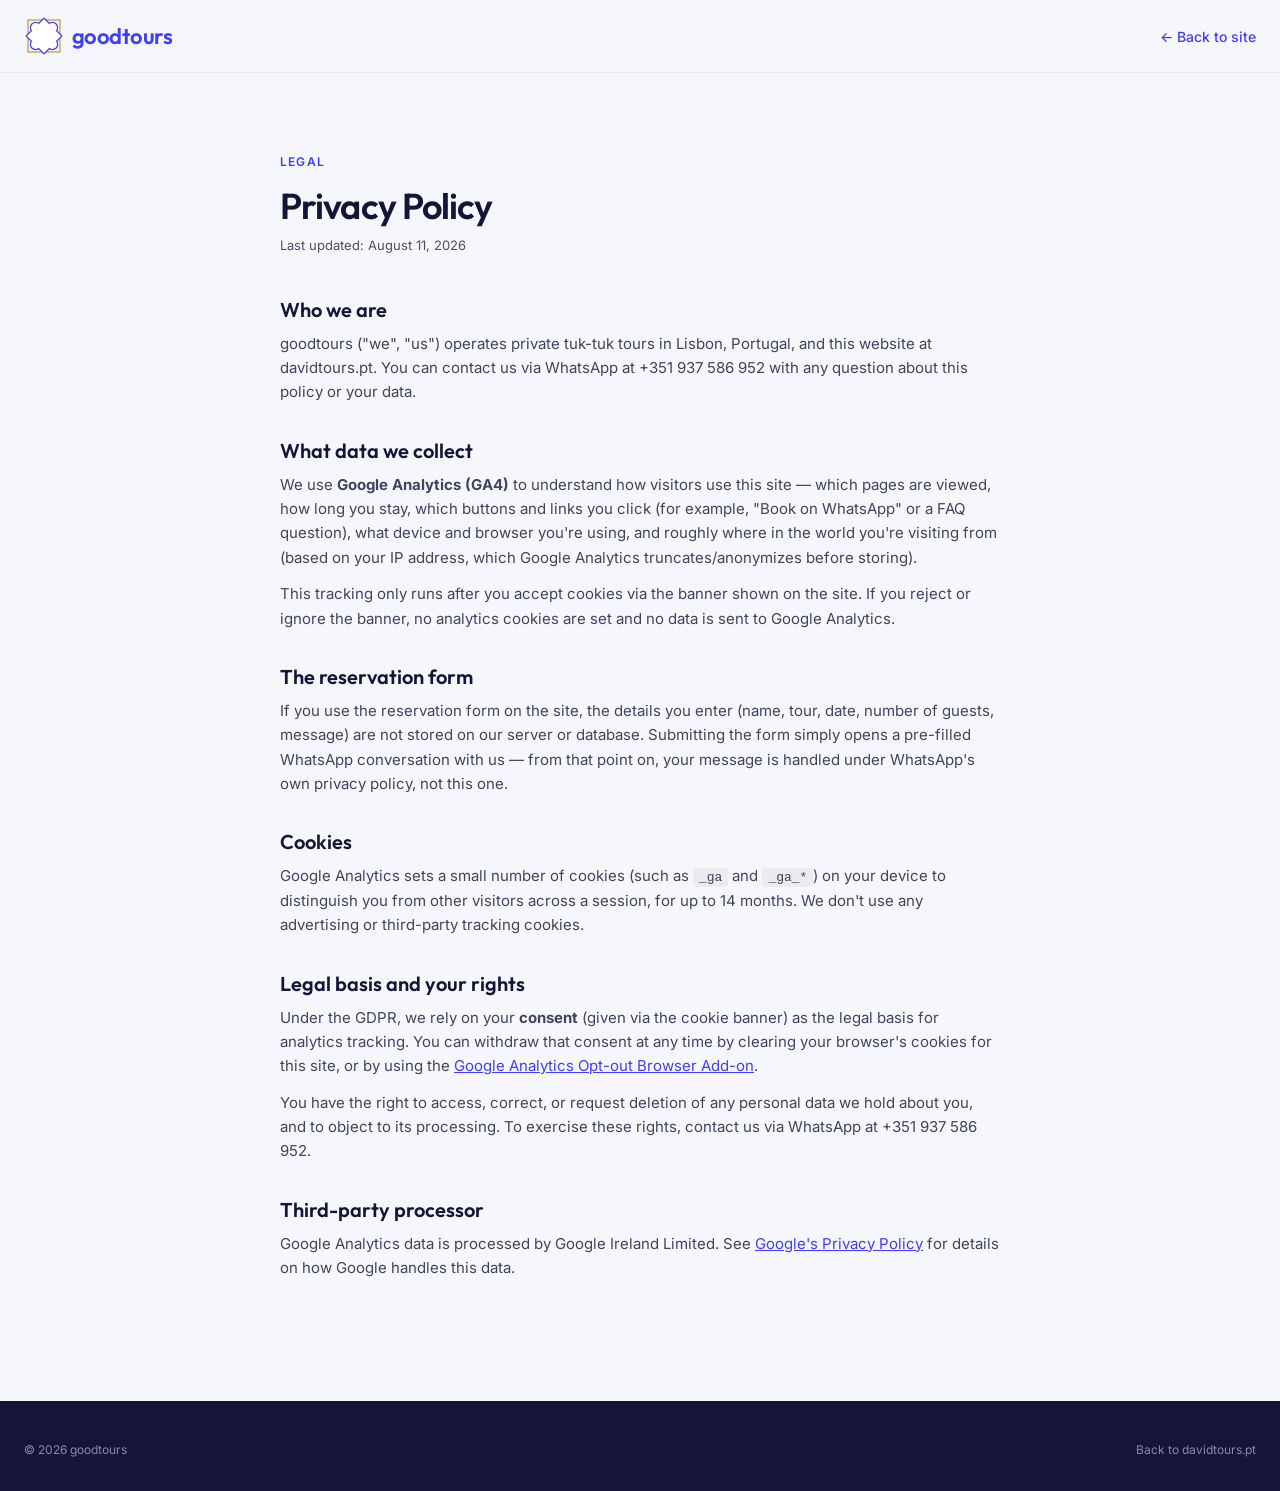
==== commit 665a04af: "Rename brand to goodtours, match day-trip prices to the new flyer, relabel WhatsApp buttons as Book " ====
--- a/privacy.html
+++ b/privacy.html
@@ -3,8 +3,8 @@
 <head>
 <meta charset="UTF-8">
 <meta name="viewport" content="width=device-width, initial-scale=1.0">
-<title>Privacy Policy | Azul Tours</title>
-<meta name="description" content="Privacy policy for Azul Tours, a private tuk-tuk tour company in Lisbon — what data we collect, how Google Analytics is used, and your GDPR rights.">
+<title>Privacy Policy | goodtours</title>
+<meta name="description" content="Privacy policy for goodtours, a private tuk-tuk tour company in Lisbon — what data we collect, how Google Analytics is used, and your GDPR rights.">
 <meta name="robots" content="index, follow">
 <link rel="canonical" href="https://davidtours.pt/privacy.html">
 <meta name="theme-color" content="#3E3EFF">
@@ -14,22 +14,22 @@
 
 <!-- Open Graph -->
 <meta property="og:type" content="website">
-<meta property="og:site_name" content="Azul Tours">
-<meta property="og:title" content="Privacy Policy | Azul Tours">
-<meta property="og:description" content="Privacy policy for Azul Tours (davidtours.pt) — what data we collect, how Google Analytics is used, cookies, and your GDPR rights.">
+<meta property="og:site_name" content="goodtours">
+<meta property="og:title" content="Privacy Policy | goodtours">
+<meta property="og:description" content="Privacy policy for goodtours (davidtours.pt) — what data we collect, how Google Analytics is used, cookies, and your GDPR rights.">
 <meta property="og:url" content="https://davidtours.pt/privacy.html">
 <meta property="og:image" content="https://davidtours.pt/images/belem-tower-tuktuk.jpg">
 <meta property="og:image:width" content="1536">
 <meta property="og:image:height" content="864">
-<meta property="og:image:alt" content="An Azul Tours tuk-tuk parked in front of Belém Tower in Lisbon">
+<meta property="og:image:alt" content="A goodtours tuk-tuk parked in front of Belém Tower in Lisbon">
 <meta property="og:locale" content="en_US">
 
 <!-- Twitter -->
 <meta name="twitter:card" content="summary_large_image">
-<meta name="twitter:title" content="Privacy Policy | Azul Tours">
-<meta name="twitter:description" content="Privacy policy for Azul Tours (davidtours.pt) — what data we collect, how Google Analytics is used, cookies, and your GDPR rights.">
+<meta name="twitter:title" content="Privacy Policy | goodtours">
+<meta name="twitter:description" content="Privacy policy for goodtours (davidtours.pt) — what data we collect, how Google Analytics is used, cookies, and your GDPR rights.">
 <meta name="twitter:image" content="https://davidtours.pt/images/belem-tower-tuktuk.jpg">
-<meta name="twitter:image:alt" content="An Azul Tours tuk-tuk parked in front of Belém Tower in Lisbon">
+<meta name="twitter:image:alt" content="A goodtours tuk-tuk parked in front of Belém Tower in Lisbon">
 
 <link rel="stylesheet" href="styles.css">
 <link rel="preconnect" href="https://fonts.googleapis.com">
@@ -47,7 +47,7 @@
   <div class="max-w-7xl mx-auto px-6 flex items-center justify-between py-4">
     <a href="index.html" class="flex items-center gap-2 font-semibold text-[17px] tracking-tight">
       <img src="images/logo-mark.svg" width="64" height="64" alt="" class="w-10 h-10 shrink-0" decoding="async">
-      <span class="font-display text-[22px] font-bold text-[#3E3EFF] tracking-tight">azul tours</span>
+      <span class="font-display text-[22px] font-bold text-[#3E3EFF] tracking-tight">goodtours</span>
     </a>
     <a href="index.html" class="text-[14px] font-medium text-[#3E3EFF] hover:underline">← Back to site</a>
   </div>
@@ -61,7 +61,7 @@
   <div class="space-y-8 text-[15px] leading-relaxed text-[#15153A]/80">
     <section>
       <h2 class="text-xl font-semibold text-[#15153A] mb-2">Who we are</h2>
-      <p>Azul Tours ("we", "us") operates private tuk-tuk tours in Lisbon, Portugal, and this website at davidtours.pt. You can contact us via WhatsApp at +351 937 586 952 with any question about this policy or your data.</p>
+      <p>goodtours ("we", "us") operates private tuk-tuk tours in Lisbon, Portugal, and this website at davidtours.pt. You can contact us via WhatsApp at +351 937 586 952 with any question about this policy or your data.</p>
     </section>
 
     <section>
@@ -95,7 +95,7 @@
 
 <footer class="bg-[#15153A] text-white pt-10 pb-8 mt-10">
   <div class="max-w-7xl mx-auto px-6 flex items-center justify-between text-[12px] text-white/50">
-    <span>© 2026 Azul Tours</span>
+    <span>© 2026 goodtours</span>
     <a href="index.html" class="hover:text-white/80">Back to davidtours.pt</a>
   </div>
 </footer>
--- a/styles.css
+++ b/styles.css
@@ -1,2 +1,2 @@
 /*! tailwindcss v4.3.3 | MIT License | https://tailwindcss.com */
-@layer properties{@supports (((-webkit-hyphens:none)) and (not (margin-trim:inline))) or ((-moz-orient:inline) and (not (color:rgb(from red r g b)))){*,:before,:after,::backdrop{--tw-rotate-x:initial;--tw-rotate-y:initial;--tw-rotate-z:initial;--tw-skew-x:initial;--tw-skew-y:initial;--tw-scroll-snap-strictness:proximity;--tw-space-y-reverse:0;--tw-divide-y-reverse:0;--tw-border-style:solid;--tw-leading:initial;--tw-font-weight:initial;--tw-tracking:initial;--tw-shadow:0 0 #0000;--tw-shadow-color:initial;--tw-shadow-alpha:100%;--tw-inset-shadow:0 0 #0000;--tw-inset-shadow-color:initial;--tw-inset-shadow-alpha:100%;--tw-ring-color:initial;--tw-ring-shadow:0 0 #0000;--tw-inset-ring-color:initial;--tw-inset-ring-shadow:0 0 #0000;--tw-ring-inset:initial;--tw-ring-offset-width:0px;--tw-ring-offset-color:#fff;--tw-ring-offset-shadow:0 0 #0000;--tw-blur:initial;--tw-brightness:initial;--tw-contrast:initial;--tw-grayscale:initial;--tw-hue-rotate:initial;--tw-invert:initial;--tw-opacity:initial;--tw-saturate:initial;--tw-sepia:initial;--tw-drop-shadow:initial;--tw-drop-shadow-color:initial;--tw-drop-shadow-alpha:100%;--tw-drop-shadow-size:initial;--tw-backdrop-blur:initial;--tw-backdrop-brightness:initial;--tw-backdrop-contrast:initial;--tw-backdrop-grayscale:initial;--tw-backdrop-hue-rotate:initial;--tw-backdrop-invert:initial;--tw-backdrop-opacity:initial;--tw-backdrop-saturate:initial;--tw-backdrop-sepia:initial;--tw-duration:initial;--tw-translate-x:0;--tw-translate-y:0;--tw-translate-z:0;--tw-outline-style:solid}}}@layer theme{:root,:host{--font-sans:-apple-system, BlinkMacSystemFont, "Segoe UI", Roboto, "Helvetica Neue", "Noto Sans", Arial, sans-serif, "Apple Color Emoji", "Segoe UI Emoji", "Segoe UI Symbol", "Noto Color Emoji";--font-mono:ui-monospace, SFMono-Regular, Menlo, Monaco, Consolas, "Liberation Mono", "Courier New", monospace;--color-black:#000;--color-white:#fff;--spacing:.25rem;--container-sm:24rem;--container-xl:36rem;--container-3xl:48rem;--container-7xl:80rem;--text-xl:1.25rem;--text-xl--line-height:calc(1.75 / 1.25);--text-3xl:1.875rem;--text-3xl--line-height:calc(2.25 / 1.875);--text-4xl:2.25rem;--text-4xl--line-height:calc(2.5 / 2.25);--font-weight-normal:400;--font-weight-medium:500;--font-weight-semibold:600;--font-weight-bold:700;--tracking-tight:-.025em;--tracking-widest:.1em;--leading-tight:1.25;--leading-snug:1.375;--leading-relaxed:1.625;--radius-lg:.5rem;--radius-xl:.75rem;--radius-2xl:1rem;--default-transition-duration:.15s;--default-transition-timing-function:cubic-bezier(.4, 0, .2, 1);--default-font-family:var(--font-sans);--default-mono-font-family:var(--font-mono)}}@layer base{*,:after,:before,::backdrop{box-sizing:border-box;border:0 solid;margin:0;padding:0}::file-selector-button{box-sizing:border-box;border:0 solid;margin:0;padding:0}html,:host{-webkit-text-size-adjust:100%;tab-size:4;line-height:1.5;font-family:var(--default-font-family,-apple-system, BlinkMacSystemFont, "Segoe UI", Roboto, "Helvetica Neue", "Noto Sans", Arial, sans-serif, "Apple Color Emoji", "Segoe UI Emoji", "Segoe UI Symbol", "Noto Color Emoji");font-feature-settings:var(--default-font-feature-settings,normal);font-variation-settings:var(--default-font-variation-settings,normal);-webkit-tap-highlight-color:transparent}hr{height:0;color:inherit;border-top-width:1px}abbr:where([title]){-webkit-text-decoration:underline dotted;text-decoration:underline dotted}h1,h2,h3,h4,h5,h6{font-size:inherit;font-weight:inherit}a{color:inherit;-webkit-text-decoration:inherit;-webkit-text-decoration:inherit;-webkit-text-decoration:inherit;text-decoration:inherit}b,strong{font-weight:bolder}code,kbd,samp,pre{font-family:var(--default-mono-font-family,ui-monospace, SFMono-Regular, Menlo, Monaco, Consolas, "Liberation Mono", "Courier New", monospace);font-feature-settings:var(--default-mono-font-feature-settings,normal);font-variation-settings:var(--default-mono-font-variation-settings,normal);font-size:1em}small{font-size:80%}sub,sup{vertical-align:baseline;font-size:75%;line-height:0;position:relative}sub{bottom:-.25em}sup{top:-.5em}table{text-indent:0;border-color:inherit;border-collapse:collapse}:-moz-focusring:where(:not(iframe)){outline:auto}progress{vertical-align:baseline}summary{display:list-item}ol,ul,menu{list-style:none}img,svg,video,canvas,audio,iframe,embed,object{vertical-align:middle;display:block}img,video{max-width:100%;height:auto}button,input,select,optgroup,textarea{font:inherit;font-feature-settings:inherit;font-variation-settings:inherit;letter-spacing:inherit;color:inherit;opacity:1;background-color:#0000;border-radius:0}::file-selector-button{font:inherit;font-feature-settings:inherit;font-variation-settings:inherit;letter-spacing:inherit;color:inherit;opacity:1;background-color:#0000;border-radius:0}:where(select:is([multiple],[size])) optgroup{font-weight:bolder}:where(select:is([multiple],[size])) optgroup option{padding-inline-start:20px}::file-selector-button{margin-inline-end:4px}::placeholder{opacity:1}@supports (not ((-webkit-appearance:-apple-pay-button))) or (contain-intrinsic-size:1px){::placeholder{color:currentColor}@supports (color:color-mix(in lab, red, red)){::placeholder{color:color-mix(in oklab, currentcolor 50%, transparent)}}}textarea{resize:vertical}::-webkit-search-decoration{-webkit-appearance:none}::-webkit-date-and-time-value{min-height:1lh;text-align:inherit}::-webkit-datetime-edit{display:inline-flex}::-webkit-datetime-edit-fields-wrapper{padding:0}::-webkit-datetime-edit{padding-block:0}::-webkit-datetime-edit-year-field{padding-block:0}::-webkit-datetime-edit-month-field{padding-block:0}::-webkit-datetime-edit-day-field{padding-block:0}::-webkit-datetime-edit-hour-field{padding-block:0}::-webkit-datetime-edit-minute-field{padding-block:0}::-webkit-datetime-edit-second-field{padding-block:0}::-webkit-datetime-edit-millisecond-field{padding-block:0}::-webkit-datetime-edit-meridiem-field{padding-block:0}::-webkit-calendar-picker-indicator{line-height:1}:-moz-ui-invalid{box-shadow:none}button,input:where([type=button],[type=reset],[type=submit]){appearance:button}::file-selector-button{appearance:button}::-webkit-inner-spin-button{height:auto}::-webkit-outer-spin-button{height:auto}[hidden]:where(:not([hidden=until-found])){display:none!important}}@layer components;@layer utilities{.visible{visibility:visible}.sr-only{clip-path:inset(50%);white-space:nowrap;border-width:0;width:1px;height:1px;margin:-1px;padding:0;position:absolute;overflow:hidden}.absolute{position:absolute}.fixed{position:fixed}.relative{position:relative}.static{position:static}.sticky{position:sticky}.inset-0{inset:0}.inset-x-0{inset-inline:0}.top-0{top:0}.right-4{right:calc(var(--spacing) * 4)}.-bottom-5{bottom:calc(var(--spacing) * -5)}.bottom-0{bottom:0}.bottom-5{bottom:calc(var(--spacing) * 5)}.left-4{left:calc(var(--spacing) * 4)}.z-40{z-index:40}.z-50{z-index:50}.z-\[100\]{z-index:100}.col-span-3{grid-column:span 3/span 3}.col-span-4{grid-column:span 4/span 4}.col-span-5{grid-column:span 5/span 5}.-mx-4{margin-inline:calc(var(--spacing) * -4)}.mx-auto{margin-inline:auto}.-my-2{margin-block:calc(var(--spacing) * -2)}.-mt-1{margin-top:calc(var(--spacing) * -1)}.mt-1{margin-top:var(--spacing)}.mt-1\.5{margin-top:calc(var(--spacing) * 1.5)}.mt-2{margin-top:calc(var(--spacing) * 2)}.mt-3{margin-top:calc(var(--spacing) * 3)}.mt-4{margin-top:calc(var(--spacing) * 4)}.mt-5{margin-top:calc(var(--spacing) * 5)}.mt-6{margin-top:calc(var(--spacing) * 6)}.mt-7{margin-top:calc(var(--spacing) * 7)}.mt-8{margin-top:calc(var(--spacing) * 8)}.mt-10{margin-top:calc(var(--spacing) * 10)}.mt-12{margin-top:calc(var(--spacing) * 12)}.mt-auto{margin-top:auto}.mb-2{margin-bottom:calc(var(--spacing) * 2)}.mb-3{margin-bottom:calc(var(--spacing) * 3)}.mb-4{margin-bottom:calc(var(--spacing) * 4)}.mb-6{margin-bottom:calc(var(--spacing) * 6)}.mb-10{margin-bottom:calc(var(--spacing) * 10)}.block{display:block}.flex{display:flex}.grid{display:grid}.hidden{display:none}.inline{display:inline}.inline-block{display:inline-block}.inline-flex{display:inline-flex}.table{display:table}.aspect-\[4\/3\]{aspect-ratio:4/3}.h-2{height:calc(var(--spacing) * 2)}.h-8{height:calc(var(--spacing) * 8)}.h-9{height:calc(var(--spacing) * 9)}.h-10{height:calc(var(--spacing) * 10)}.h-11{height:calc(var(--spacing) * 11)}.h-12{height:calc(var(--spacing) * 12)}.h-full{height:100%}.min-h-11{min-height:calc(var(--spacing) * 11)}.min-h-14{min-height:calc(var(--spacing) * 14)}.w-2{width:calc(var(--spacing) * 2)}.w-8{width:calc(var(--spacing) * 8)}.w-9{width:calc(var(--spacing) * 9)}.w-10{width:calc(var(--spacing) * 10)}.w-11{width:calc(var(--spacing) * 11)}.w-12{width:calc(var(--spacing) * 12)}.w-\[84\%\]{width:84%}.w-full{width:100%}.max-w-3xl{max-width:var(--container-3xl)}.max-w-7xl{max-width:var(--container-7xl)}.max-w-\[300px\]{max-width:300px}.max-w-sm{max-width:var(--container-sm)}.max-w-xl{max-width:var(--container-xl)}.flex-1{flex:1}.shrink-0{flex-shrink:0}.transform{transform:var(--tw-rotate-x,) var(--tw-rotate-y,) var(--tw-rotate-z,) var(--tw-skew-x,) var(--tw-skew-y,)}.cursor-pointer{cursor:pointer}.resize{resize:both}.snap-x{scroll-snap-type:x var(--tw-scroll-snap-strictness)}.snap-mandatory{--tw-scroll-snap-strictness:mandatory}.snap-start{scroll-snap-align:start}.scroll-px-4{scroll-padding-inline:calc(var(--spacing) * 4)}.\[scrollbar-width\:none\]{scrollbar-width:none}.list-decimal{list-style-type:decimal}.list-none{list-style-type:none}.grid-cols-1{grid-template-columns:repeat(1,minmax(0,1fr))}.grid-cols-2{grid-template-columns:repeat(2,minmax(0,1fr))}.grid-cols-3{grid-template-columns:repeat(3,minmax(0,1fr))}.grid-cols-12{grid-template-columns:repeat(12,minmax(0,1fr))}.flex-col{flex-direction:column}.items-center{align-items:center}.items-end{align-items:flex-end}.items-start{align-items:flex-start}.justify-between{justify-content:space-between}.justify-center{justify-content:center}.gap-1{gap:var(--spacing)}.gap-2{gap:calc(var(--spacing) * 2)}.gap-2\.5{gap:calc(var(--spacing) * 2.5)}.gap-3{gap:calc(var(--spacing) * 3)}.gap-4{gap:calc(var(--spacing) * 4)}.gap-5{gap:calc(var(--spacing) * 5)}.gap-6{gap:calc(var(--spacing) * 6)}.gap-8{gap:calc(var(--spacing) * 8)}.gap-10{gap:calc(var(--spacing) * 10)}.gap-px{gap:1px}:where(.space-y-1>:not(:last-child)){--tw-space-y-reverse:0;margin-block-start:calc(var(--spacing) * var(--tw-space-y-reverse));margin-block-end:calc(var(--spacing) * calc(1 - var(--tw-space-y-reverse)))}:where(.space-y-2>:not(:last-child)){--tw-space-y-reverse:0;margin-block-start:calc(calc(var(--spacing) * 2) * var(--tw-space-y-reverse));margin-block-end:calc(calc(var(--spacing) * 2) * calc(1 - var(--tw-space-y-reverse)))}:where(.space-y-4>:not(:last-child)){--tw-space-y-reverse:0;margin-block-start:calc(calc(var(--spacing) * 4) * var(--tw-space-y-reverse));margin-block-end:calc(calc(var(--spacing) * 4) * calc(1 - var(--tw-space-y-reverse)))}:where(.space-y-8>:not(:last-child)){--tw-space-y-reverse:0;margin-block-start:calc(calc(var(--spacing) * 8) * var(--tw-space-y-reverse));margin-block-end:calc(calc(var(--spacing) * 8) * calc(1 - var(--tw-space-y-reverse)))}:where(.divide-y>:not(:last-child)){--tw-divide-y-reverse:0;border-bottom-style:var(--tw-border-style);border-top-style:var(--tw-border-style);border-top-width:calc(1px * var(--tw-divide-y-reverse));border-bottom-width:calc(1px * calc(1 - var(--tw-divide-y-reverse)))}:where(.divide-\[\#E1E4F1\]>:not(:last-child)){border-color:#e1e4f1}:where(.divide-white\/15>:not(:last-child)){border-color:#ffffff26}@supports (color:color-mix(in lab, red, red)){:where(.divide-white\/15>:not(:last-child)){border-color:color-mix(in oklab, var(--color-white) 15%, transparent)}}.overflow-hidden{overflow:hidden}.overflow-x-auto{overflow-x:auto}.scroll-smooth{scroll-behavior:smooth}.rounded{border-radius:.25rem}.rounded-2xl{border-radius:var(--radius-2xl)}.rounded-full{border-radius:3.40282e38px}.rounded-lg{border-radius:var(--radius-lg)}.rounded-xl{border-radius:var(--radius-xl)}.border{border-style:var(--tw-border-style);border-width:1px}.border-y{border-block-style:var(--tw-border-style);border-block-width:1px}.border-t{border-top-style:var(--tw-border-style);border-top-width:1px}.border-b{border-bottom-style:var(--tw-border-style);border-bottom-width:1px}.border-\[\#E1E4F1\]{border-color:#e1e4f1}.border-black\/5{border-color:#0000000d}@supports (color:color-mix(in lab, red, red)){.border-black\/5{border-color:color-mix(in oklab, var(--color-black) 5%, transparent)}}.border-white\/10{border-color:#ffffff1a}@supports (color:color-mix(in lab, red, red)){.border-white\/10{border-color:color-mix(in oklab, var(--color-white) 10%, transparent)}}.border-white\/15{border-color:#ffffff26}@supports (color:color-mix(in lab, red, red)){.border-white\/15{border-color:color-mix(in oklab, var(--color-white) 15%, transparent)}}.bg-\[\#3E3EFF\]{background-color:#3e3eff}.bg-\[\#3E3EFF\]\/\[0\.07\]{background-color:oklab(51.5263% .00763398 -.271534/.07)}.bg-\[\#25D366\]{background-color:#25d366}.bg-\[\#10103A\]{background-color:#10103a}.bg-\[\#15153A\]{background-color:#15153a}.bg-\[\#C6974A\]{background-color:#c6974a}.bg-\[\#E1E4F1\]{background-color:#e1e4f1}.bg-\[\#E6E9F5\]{background-color:#e6e9f5}.bg-\[\#F6F7FC\]{background-color:#f6f7fc}.bg-\[\#F6F7FC\]\/90{background-color:oklab(97.6796% .000838906 -.00667256/.9)}.bg-black\/5{background-color:#0000000d}@supports (color:color-mix(in lab, red, red)){.bg-black\/5{background-color:color-mix(in oklab, var(--color-black) 5%, transparent)}}.bg-white{background-color:var(--color-white)}.bg-white\/\[0\.06\]{background-color:#ffffff0f}@supports (color:color-mix(in lab, red, red)){.bg-white\/\[0\.06\]{background-color:color-mix(in oklab, var(--color-white) 6%, transparent)}}.object-cover{object-fit:cover}.p-1\.5{padding:calc(var(--spacing) * 1.5)}.p-5{padding:calc(var(--spacing) * 5)}.p-6{padding:calc(var(--spacing) * 6)}.px-1\.5{padding-inline:calc(var(--spacing) * 1.5)}.px-3{padding-inline:calc(var(--spacing) * 3)}.px-4{padding-inline:calc(var(--spacing) * 4)}.px-5{padding-inline:calc(var(--spacing) * 5)}.px-6{padding-inline:calc(var(--spacing) * 6)}.py-0\.5{padding-block:calc(var(--spacing) * .5)}.py-1{padding-block:var(--spacing)}.py-2{padding-block:calc(var(--spacing) * 2)}.py-3{padding-block:calc(var(--spacing) * 3)}.py-3\.5{padding-block:calc(var(--spacing) * 3.5)}.py-4{padding-block:calc(var(--spacing) * 4)}.py-5{padding-block:calc(var(--spacing) * 5)}.py-12{padding-block:calc(var(--spacing) * 12)}.py-14{padding-block:calc(var(--spacing) * 14)}.py-\[11px\]{padding-block:11px}.pt-1\.5{padding-top:calc(var(--spacing) * 1.5)}.pt-4{padding-top:calc(var(--spacing) * 4)}.pt-5{padding-top:calc(var(--spacing) * 5)}.pt-6{padding-top:calc(var(--spacing) * 6)}.pt-8{padding-top:calc(var(--spacing) * 8)}.pt-10{padding-top:calc(var(--spacing) * 10)}.pt-14{padding-top:calc(var(--spacing) * 14)}.pr-5{padding-right:calc(var(--spacing) * 5)}.pb-3{padding-bottom:calc(var(--spacing) * 3)}.pb-5{padding-bottom:calc(var(--spacing) * 5)}.pb-8{padding-bottom:calc(var(--spacing) * 8)}.pb-10{padding-bottom:calc(var(--spacing) * 10)}.pl-3\.5{padding-left:calc(var(--spacing) * 3.5)}.pl-5{padding-left:calc(var(--spacing) * 5)}.text-center{text-align:center}.font-sans{font-family:var(--font-sans)}.text-3xl{font-size:var(--text-3xl);line-height:var(--tw-leading,var(--text-3xl--line-height))}.text-xl{font-size:var(--text-xl);line-height:var(--tw-leading,var(--text-xl--line-height))}.text-\[12px\]{font-size:12px}.text-\[13px\]{font-size:13px}.text-\[14px\]{font-size:14px}.text-\[15px\]{font-size:15px}.text-\[16px\]{font-size:16px}.text-\[17px\]{font-size:17px}.text-\[18px\]{font-size:18px}.text-\[20px\]{font-size:20px}.text-\[22px\]{font-size:22px}.text-\[26px\]{font-size:26px}.text-\[28px\]{font-size:28px}.text-\[32px\]{font-size:32px}.text-\[36px\]{font-size:36px}.text-\[38px\]{font-size:38px}.leading-\[1\.1\]{--tw-leading:1.1;line-height:1.1}.leading-\[1\.05\]{--tw-leading:1.05;line-height:1.05}.leading-\[1\.5\]{--tw-leading:1.5;line-height:1.5}.leading-\[1\.6\]{--tw-leading:1.6;line-height:1.6}.leading-\[1\.65\]{--tw-leading:1.65;line-height:1.65}.leading-none{--tw-leading:1;line-height:1}.leading-relaxed{--tw-leading:var(--leading-relaxed);line-height:var(--leading-relaxed)}.leading-snug{--tw-leading:var(--leading-snug);line-height:var(--leading-snug)}.leading-tight{--tw-leading:var(--leading-tight);line-height:var(--leading-tight)}.font-bold{--tw-font-weight:var(--font-weight-bold);font-weight:var(--font-weight-bold)}.font-medium{--tw-font-weight:var(--font-weight-medium);font-weight:var(--font-weight-medium)}.font-normal{--tw-font-weight:var(--font-weight-normal);font-weight:var(--font-weight-normal)}.font-semibold{--tw-font-weight:var(--font-weight-semibold);font-weight:var(--font-weight-semibold)}.tracking-\[-0\.01em\]{--tw-tracking:-.01em;letter-spacing:-.01em}.tracking-\[-0\.02em\]{--tw-tracking:-.02em;letter-spacing:-.02em}.tracking-\[0\.08em\]{--tw-tracking:.08em;letter-spacing:.08em}.tracking-\[0\.12em\]{--tw-tracking:.12em;letter-spacing:.12em}.tracking-tight{--tw-tracking:var(--tracking-tight);letter-spacing:var(--tracking-tight)}.tracking-widest{--tw-tracking:var(--tracking-widest);letter-spacing:var(--tracking-widest)}.text-wrap{text-wrap:wrap}.whitespace-nowrap{white-space:nowrap}.text-\[\#3E3EFF\]{color:#3e3eff}.text-\[\#4B4E6B\]{color:#4b4e6b}.text-\[\#6E718C\]{color:#6e718c}.text-\[\#8A6626\]{color:#8a6626}.text-\[\#15153A\]{color:#15153a}.text-\[\#15153A\]\/75{color:oklab(22.0746% .0109523 -.0688952/.75)}.text-\[\#15153A\]\/80{color:oklab(22.0746% .0109523 -.0688952/.8)}.text-\[\#F1D59A\]{color:#f1d59a}.text-white{color:var(--color-white)}.text-white\/50{color:#ffffff80}@supports (color:color-mix(in lab, red, red)){.text-white\/50{color:color-mix(in oklab, var(--color-white) 50%, transparent)}}.text-white\/60{color:#fff9}@supports (color:color-mix(in lab, red, red)){.text-white\/60{color:color-mix(in oklab, var(--color-white) 60%, transparent)}}.text-white\/70{color:#ffffffb3}@supports (color:color-mix(in lab, red, red)){.text-white\/70{color:color-mix(in oklab, var(--color-white) 70%, transparent)}}.text-white\/75{color:#ffffffbf}@supports (color:color-mix(in lab, red, red)){.text-white\/75{color:color-mix(in oklab, var(--color-white) 75%, transparent)}}.text-white\/80{color:#fffc}@supports (color:color-mix(in lab, red, red)){.text-white\/80{color:color-mix(in oklab, var(--color-white) 80%, transparent)}}.text-white\/85{color:#ffffffd9}@supports (color:color-mix(in lab, red, red)){.text-white\/85{color:color-mix(in oklab, var(--color-white) 85%, transparent)}}.text-white\/90{color:#ffffffe6}@supports (color:color-mix(in lab, red, red)){.text-white\/90{color:color-mix(in oklab, var(--color-white) 90%, transparent)}}.uppercase{text-transform:uppercase}.underline{text-decoration-line:underline}.decoration-\[\#3E3EFF\]\/40{text-decoration-color:oklab(51.5263% .00763398 -.271534/.4)}.underline-offset-2{text-underline-offset:2px}.antialiased{-webkit-font-smoothing:antialiased;-moz-osx-font-smoothing:grayscale}.shadow-\[0_-4px_20px_rgba\(0\,0\,0\,0\.25\)\]{--tw-shadow:0 -4px 20px var(--tw-shadow-color,#00000040);box-shadow:var(--tw-inset-shadow), var(--tw-inset-ring-shadow), var(--tw-ring-offset-shadow), var(--tw-ring-shadow), var(--tw-shadow)}.shadow-\[0_1px_2px_rgba\(21\,21\,58\,0\.06\)\]{--tw-shadow:0 1px 2px var(--tw-shadow-color,#15153a0f);box-shadow:var(--tw-inset-shadow), var(--tw-inset-ring-shadow), var(--tw-ring-offset-shadow), var(--tw-ring-shadow), var(--tw-shadow)}.shadow-\[0_24px_48px_-24px_rgba\(0\,0\,0\,0\.45\)\]{--tw-shadow:0 24px 48px -24px var(--tw-shadow-color,#00000073);box-shadow:var(--tw-inset-shadow), var(--tw-inset-ring-shadow), var(--tw-ring-offset-shadow), var(--tw-ring-shadow), var(--tw-shadow)}.shadow-\[0_24px_60px_-20px_rgba\(62\,62\,255\,0\.35\)\]{--tw-shadow:0 24px 60px -20px var(--tw-shadow-color,#3e3eff59);box-shadow:var(--tw-inset-shadow), var(--tw-inset-ring-shadow), var(--tw-ring-offset-shadow), var(--tw-ring-shadow), var(--tw-shadow)}.shadow-\[0_24px_60px_-24px_rgba\(62\,62\,255\,0\.3\)\]{--tw-shadow:0 24px 60px -24px var(--tw-shadow-color,#3e3eff4d);box-shadow:var(--tw-inset-shadow), var(--tw-inset-ring-shadow), var(--tw-ring-offset-shadow), var(--tw-ring-shadow), var(--tw-shadow)}.shadow-\[inset_0_1px_2px_rgba\(21\,21\,58\,0\.05\)\]{--tw-shadow:inset 0 1px 2px var(--tw-shadow-color,#15153a0d);box-shadow:var(--tw-inset-shadow), var(--tw-inset-ring-shadow), var(--tw-ring-offset-shadow), var(--tw-ring-shadow), var(--tw-shadow)}.filter{filter:var(--tw-blur,) var(--tw-brightness,) var(--tw-contrast,) var(--tw-grayscale,) var(--tw-hue-rotate,) var(--tw-invert,) var(--tw-saturate,) var(--tw-sepia,) var(--tw-drop-shadow,)}.backdrop-blur{--tw-backdrop-blur:blur(8px);-webkit-backdrop-filter:var(--tw-backdrop-blur,) var(--tw-backdrop-brightness,) var(--tw-backdrop-contrast,) var(--tw-backdrop-grayscale,) var(--tw-backdrop-hue-rotate,) var(--tw-backdrop-invert,) var(--tw-backdrop-opacity,) var(--tw-backdrop-saturate,) var(--tw-backdrop-sepia,);backdrop-filter:var(--tw-backdrop-blur,) var(--tw-backdrop-brightness,) var(--tw-backdrop-contrast,) var(--tw-backdrop-grayscale,) var(--tw-backdrop-hue-rotate,) var(--tw-backdrop-invert,) var(--tw-backdrop-opacity,) var(--tw-backdrop-saturate,) var(--tw-backdrop-sepia,)}.backdrop-filter{-webkit-backdrop-filter:var(--tw-backdrop-blur,) var(--tw-backdrop-brightness,) var(--tw-backdrop-contrast,) var(--tw-backdrop-grayscale,) var(--tw-backdrop-hue-rotate,) var(--tw-backdrop-invert,) var(--tw-backdrop-opacity,) var(--tw-backdrop-saturate,) var(--tw-backdrop-sepia,);backdrop-filter:var(--tw-backdrop-blur,) var(--tw-backdrop-brightness,) var(--tw-backdrop-contrast,) var(--tw-backdrop-grayscale,) var(--tw-backdrop-hue-rotate,) var(--tw-backdrop-invert,) var(--tw-backdrop-opacity,) var(--tw-backdrop-saturate,) var(--tw-backdrop-sepia,)}.transition{transition-property:color,background-color,border-color,outline-color,text-decoration-color,fill,stroke,--tw-gradient-from,--tw-gradient-via,--tw-gradient-to,opacity,box-shadow,transform,translate,scale,rotate,filter,-webkit-backdrop-filter,backdrop-filter,display,content-visibility,overlay,pointer-events;transition-timing-function:var(--tw-ease,var(--default-transition-timing-function));transition-duration:var(--tw-duration,var(--default-transition-duration))}.transition-\[border-color\,box-shadow\]{transition-property:border-color,box-shadow;transition-timing-function:var(--tw-ease,var(--default-transition-timing-function));transition-duration:var(--tw-duration,var(--default-transition-duration))}.transition-all{transition-property:all;transition-timing-function:var(--tw-ease,var(--default-transition-timing-function));transition-duration:var(--tw-duration,var(--default-transition-duration))}.transition-colors{transition-property:color,background-color,border-color,outline-color,text-decoration-color,fill,stroke,--tw-gradient-from,--tw-gradient-via,--tw-gradient-to;transition-timing-function:var(--tw-ease,var(--default-transition-timing-function));transition-duration:var(--tw-duration,var(--default-transition-duration))}.transition-transform{transition-property:transform,translate,scale,rotate;transition-timing-function:var(--tw-ease,var(--default-transition-timing-function));transition-duration:var(--tw-duration,var(--default-transition-duration))}.duration-200{--tw-duration:.2s;transition-duration:.2s}.outline-none{--tw-outline-style:none;outline-style:none}.group-open\:rotate-45:is(:where(.group):is([open],:popover-open,:open) *){rotate:45deg}.group-open\:rotate-180:is(:where(.group):is([open],:popover-open,:open) *){rotate:180deg}.group-open\:border-\[\#3E3EFF\]:is(:where(.group):is([open],:popover-open,:open) *){border-color:#3e3eff}.group-open\:bg-\[\#3E3EFF\]:is(:where(.group):is([open],:popover-open,:open) *){background-color:#3e3eff}.group-open\:text-white:is(:where(.group):is([open],:popover-open,:open) *){color:var(--color-white)}@media (hover:hover){.group-hover\:border-\[\#3E3EFF\]\/40:is(:where(.group):hover *){border-color:oklab(51.5263% .00763398 -.271534/.4)}}.marker\:font-semibold ::marker{--tw-font-weight:var(--font-weight-semibold);font-weight:var(--font-weight-semibold)}.marker\:font-semibold::marker{--tw-font-weight:var(--font-weight-semibold);font-weight:var(--font-weight-semibold)}.marker\:font-semibold ::-webkit-details-marker{--tw-font-weight:var(--font-weight-semibold);font-weight:var(--font-weight-semibold)}.marker\:font-semibold::-webkit-details-marker{--tw-font-weight:var(--font-weight-semibold);font-weight:var(--font-weight-semibold)}.marker\:text-\[\#3E3EFF\] ::marker{color:#3e3eff}.marker\:text-\[\#3E3EFF\]::marker{color:#3e3eff}.marker\:text-\[\#3E3EFF\] ::-webkit-details-marker{color:#3e3eff}.marker\:text-\[\#3E3EFF\]::-webkit-details-marker{color:#3e3eff}.placeholder\:text-\[\#6E718C\]::placeholder{color:#6e718c}@media (hover:hover){.hover\:-translate-y-0\.5:hover{--tw-translate-y:calc(var(--spacing) * -.5);translate:var(--tw-translate-x) var(--tw-translate-y)}.hover\:border-\[\#C2C7E2\]:hover{border-color:#c2c7e2}.hover\:border-\[\#C7CCE6\]:hover{border-color:#c7cce6}.hover\:bg-\[\#EEF0F9\]:hover{background-color:#eef0f9}.hover\:bg-\[\#F6F7FC\]:hover{background-color:#f6f7fc}.hover\:bg-\[\#FAFBFE\]:hover{background-color:#fafbfe}.hover\:bg-white\/\[0\.11\]:hover{background-color:#ffffff1c}@supports (color:color-mix(in lab, red, red)){.hover\:bg-white\/\[0\.11\]:hover{background-color:color-mix(in oklab, var(--color-white) 11%, transparent)}}.hover\:text-\[\#2C2CE0\]:hover{color:#2c2ce0}.hover\:text-\[\#3E3EFF\]:hover{color:#3e3eff}.hover\:text-white:hover{color:var(--color-white)}.hover\:text-white\/80:hover{color:#fffc}@supports (color:color-mix(in lab, red, red)){.hover\:text-white\/80:hover{color:color-mix(in oklab, var(--color-white) 80%, transparent)}}.hover\:no-underline:hover{text-decoration-line:none}.hover\:underline:hover{text-decoration-line:underline}.hover\:decoration-\[\#3E3EFF\]:hover{text-decoration-color:#3e3eff}.hover\:shadow-\[0_8px_18px_-8px_rgba\(62\,62\,255\,0\.35\)\]:hover{--tw-shadow:0 8px 18px -8px var(--tw-shadow-color,#3e3eff59);box-shadow:var(--tw-inset-shadow), var(--tw-inset-ring-shadow), var(--tw-ring-offset-shadow), var(--tw-ring-shadow), var(--tw-shadow)}}.focus\:not-sr-only:focus{clip-path:none;white-space:normal;width:auto;height:auto;margin:0;padding:0;position:static;overflow:visible}.focus\:fixed:focus{position:fixed}.focus\:top-3:focus{top:calc(var(--spacing) * 3)}.focus\:left-3:focus{left:calc(var(--spacing) * 3)}.focus\:z-\[110\]:focus{z-index:110}.focus\:rounded-xl:focus{border-radius:var(--radius-xl)}.focus\:border-\[\#3E3EFF\]:focus{border-color:#3e3eff}.focus\:bg-\[\#3E3EFF\]:focus{background-color:#3e3eff}.focus\:px-4:focus{padding-inline:calc(var(--spacing) * 4)}.focus\:py-3:focus{padding-block:calc(var(--spacing) * 3)}.focus\:text-\[15px\]:focus{font-size:15px}.focus\:font-semibold:focus{--tw-font-weight:var(--font-weight-semibold);font-weight:var(--font-weight-semibold)}.focus\:text-white:focus{color:var(--color-white)}.focus\:ring-2:focus{--tw-ring-shadow:var(--tw-ring-inset,) 0 0 0 calc(2px + var(--tw-ring-offset-width)) var(--tw-ring-color,currentcolor);box-shadow:var(--tw-inset-shadow), var(--tw-inset-ring-shadow), var(--tw-ring-offset-shadow), var(--tw-ring-shadow), var(--tw-shadow)}.focus\:ring-\[\#3E3EFF\]:focus{--tw-ring-color:#3e3eff}.focus\:outline-none:focus{--tw-outline-style:none;outline-style:none}.focus-visible\:outline-2:focus-visible{outline-style:var(--tw-outline-style);outline-width:2px}.focus-visible\:outline-offset-2:focus-visible{outline-offset:2px}.focus-visible\:outline-\[\#3E3EFF\]:focus-visible{outline-color:#3e3eff}.active\:translate-y-0:active{--tw-translate-y:0px;translate:var(--tw-translate-x) var(--tw-translate-y)}.active\:shadow-none:active{--tw-shadow:0 0 #0000;box-shadow:var(--tw-inset-shadow), var(--tw-inset-ring-shadow), var(--tw-ring-offset-shadow), var(--tw-ring-shadow), var(--tw-shadow)}.disabled\:cursor-default:disabled{cursor:default}.disabled\:opacity-30:disabled{opacity:.3}@media (hover:hover){.disabled\:hover\:translate-y-0:disabled:hover{--tw-translate-y:0px;translate:var(--tw-translate-x) var(--tw-translate-y)}.disabled\:hover\:border-\[\#E1E4F1\]:disabled:hover{border-color:#e1e4f1}.disabled\:hover\:shadow-none:disabled:hover{--tw-shadow:0 0 #0000;box-shadow:var(--tw-inset-shadow), var(--tw-inset-ring-shadow), var(--tw-ring-offset-shadow), var(--tw-ring-shadow), var(--tw-shadow)}}@media (min-width:40rem){.sm\:right-6{right:calc(var(--spacing) * 6)}.sm\:left-6{left:calc(var(--spacing) * 6)}.sm\:col-span-2{grid-column:span 2/span 2}.sm\:col-span-3{grid-column:span 3/span 3}.sm\:col-span-4{grid-column:span 4/span 4}.sm\:col-span-5{grid-column:span 5/span 5}.sm\:-mx-6{margin-inline:calc(var(--spacing) * -6)}.sm\:grid{display:grid}.sm\:h-12{height:calc(var(--spacing) * 12)}.sm\:w-12{width:calc(var(--spacing) * 12)}.sm\:w-\[360px\]{width:360px}.sm\:w-\[380px\]{width:380px}.sm\:w-auto{width:auto}.sm\:scroll-px-6{scroll-padding-inline:calc(var(--spacing) * 6)}.sm\:grid-cols-2{grid-template-columns:repeat(2,minmax(0,1fr))}.sm\:grid-cols-12{grid-template-columns:repeat(12,minmax(0,1fr))}.sm\:flex-row{flex-direction:row}.sm\:items-center{align-items:center}.sm\:justify-between{justify-content:space-between}.sm\:gap-3{gap:calc(var(--spacing) * 3)}.sm\:gap-4{gap:calc(var(--spacing) * 4)}.sm\:p-6{padding:calc(var(--spacing) * 6)}.sm\:p-7{padding:calc(var(--spacing) * 7)}.sm\:p-8{padding:calc(var(--spacing) * 8)}.sm\:px-4{padding-inline:calc(var(--spacing) * 4)}.sm\:px-5{padding-inline:calc(var(--spacing) * 5)}.sm\:px-6{padding-inline:calc(var(--spacing) * 6)}.sm\:py-4{padding-block:calc(var(--spacing) * 4)}.sm\:text-\[19px\]{font-size:19px}.sm\:text-\[28px\]{font-size:28px}.sm\:text-\[44px\]{font-size:44px}.sm\:text-\[48px\]{font-size:48px}}@media (min-width:48rem){.md\:col-span-2{grid-column:span 2/span 2}.md\:col-span-3{grid-column:span 3/span 3}.md\:col-span-5{grid-column:span 5/span 5}.md\:mt-4{margin-top:calc(var(--spacing) * 4)}.md\:mt-10{margin-top:calc(var(--spacing) * 10)}.md\:mt-20{margin-top:calc(var(--spacing) * 20)}.md\:flex{display:flex}.md\:hidden{display:none}.md\:grid-cols-4{grid-template-columns:repeat(4,minmax(0,1fr))}.md\:grid-cols-12{grid-template-columns:repeat(12,minmax(0,1fr))}.md\:py-20{padding-block:calc(var(--spacing) * 20)}.md\:pt-7{padding-top:calc(var(--spacing) * 7)}.md\:pt-14{padding-top:calc(var(--spacing) * 14)}.md\:pb-16{padding-bottom:calc(var(--spacing) * 16)}.md\:text-4xl{font-size:var(--text-4xl);line-height:var(--tw-leading,var(--text-4xl--line-height))}}@media (min-width:64rem){.lg\:col-span-5{grid-column:span 5/span 5}.lg\:col-span-7{grid-column:span 7/span 7}.lg\:mx-0{margin-inline:0}.lg\:grid{display:grid}.lg\:aspect-\[4\/5\]{aspect-ratio:4/5}.lg\:w-auto{width:auto}.lg\:grid-cols-1{grid-template-columns:repeat(1,minmax(0,1fr))}.lg\:grid-cols-3{grid-template-columns:repeat(3,minmax(0,1fr))}.lg\:grid-cols-12{grid-template-columns:repeat(12,minmax(0,1fr))}.lg\:gap-6{gap:calc(var(--spacing) * 6)}.lg\:gap-8{gap:calc(var(--spacing) * 8)}.lg\:gap-12{gap:calc(var(--spacing) * 12)}.lg\:gap-14{gap:calc(var(--spacing) * 14)}.lg\:overflow-visible{overflow:visible}.lg\:px-0{padding-inline:0}.lg\:pb-0{padding-bottom:0}.lg\:text-\[52px\]{font-size:52px}.lg\:text-\[60px\]{font-size:60px}}@media (min-width:80rem){.xl\:mx-0{margin-inline:0}.xl\:grid{display:grid}.xl\:w-auto{width:auto}.xl\:grid-cols-4{grid-template-columns:repeat(4,minmax(0,1fr))}.xl\:gap-6{gap:calc(var(--spacing) * 6)}.xl\:overflow-visible{overflow:visible}.xl\:px-0{padding-inline:0}.xl\:pb-0{padding-bottom:0}}.\[\&\:\:-webkit-scrollbar\]\:hidden::-webkit-scrollbar{display:none}}@property --tw-rotate-x{syntax:"*";inherits:false}@property --tw-rotate-y{syntax:"*";inherits:false}@property --tw-rotate-z{syntax:"*";inherits:false}@property --tw-skew-x{syntax:"*";inherits:false}@property --tw-skew-y{syntax:"*";inherits:false}@property --tw-scroll-snap-strictness{syntax:"*";inherits:false;initial-value:proximity}@property --tw-space-y-reverse{syntax:"*";inherits:false;initial-value:0}@property --tw-divide-y-reverse{syntax:"*";inherits:false;initial-value:0}@property --tw-border-style{syntax:"*";inherits:false;initial-value:solid}@property --tw-leading{syntax:"*";inherits:false}@property --tw-font-weight{syntax:"*";inherits:false}@property --tw-tracking{syntax:"*";inherits:false}@property --tw-shadow{syntax:"*";inherits:false;initial-value:0 0 #0000}@property --tw-shadow-color{syntax:"*";inherits:false}@property --tw-shadow-alpha{syntax:"<percentage>";inherits:false;initial-value:100%}@property --tw-inset-shadow{syntax:"*";inherits:false;initial-value:0 0 #0000}@property --tw-inset-shadow-color{syntax:"*";inherits:false}@property --tw-inset-shadow-alpha{syntax:"<percentage>";inherits:false;initial-value:100%}@property --tw-ring-color{syntax:"*";inherits:false}@property --tw-ring-shadow{syntax:"*";inherits:false;initial-value:0 0 #0000}@property --tw-inset-ring-color{syntax:"*";inherits:false}@property --tw-inset-ring-shadow{syntax:"*";inherits:false;initial-value:0 0 #0000}@property --tw-ring-inset{syntax:"*";inherits:false}@property --tw-ring-offset-width{syntax:"<length>";inherits:false;initial-value:0}@property --tw-ring-offset-color{syntax:"*";inherits:false;initial-value:#fff}@property --tw-ring-offset-shadow{syntax:"*";inherits:false;initial-value:0 0 #0000}@property --tw-blur{syntax:"*";inherits:false}@property --tw-brightness{syntax:"*";inherits:false}@property --tw-contrast{syntax:"*";inherits:false}@property --tw-grayscale{syntax:"*";inherits:false}@property --tw-hue-rotate{syntax:"*";inherits:false}@property --tw-invert{syntax:"*";inherits:false}@property --tw-opacity{syntax:"*";inherits:false}@property --tw-saturate{syntax:"*";inherits:false}@property --tw-sepia{syntax:"*";inherits:false}@property --tw-drop-shadow{syntax:"*";inherits:false}@property --tw-drop-shadow-color{syntax:"*";inherits:false}@property --tw-drop-shadow-alpha{syntax:"<percentage>";inherits:false;initial-value:100%}@property --tw-drop-shadow-size{syntax:"*";inherits:false}@property --tw-backdrop-blur{syntax:"*";inherits:false}@property --tw-backdrop-brightness{syntax:"*";inherits:false}@property --tw-backdrop-contrast{syntax:"*";inherits:false}@property --tw-backdrop-grayscale{syntax:"*";inherits:false}@property --tw-backdrop-hue-rotate{syntax:"*";inherits:false}@property --tw-backdrop-invert{syntax:"*";inherits:false}@property --tw-backdrop-opacity{syntax:"*";inherits:false}@property --tw-backdrop-saturate{syntax:"*";inherits:false}@property --tw-backdrop-sepia{syntax:"*";inherits:false}@property --tw-duration{syntax:"*";inherits:false}@property --tw-translate-x{syntax:"*";inherits:false;initial-value:0}@property --tw-translate-y{syntax:"*";inherits:false;initial-value:0}@property --tw-translate-z{syntax:"*";inherits:false;initial-value:0}@property --tw-outline-style{syntax:"*";inherits:false;initial-value:solid}+@layer properties{@supports (((-webkit-hyphens:none)) and (not (margin-trim:inline))) or ((-moz-orient:inline) and (not (color:rgb(from red r g b)))){*,:before,:after,::backdrop{--tw-rotate-x:initial;--tw-rotate-y:initial;--tw-rotate-z:initial;--tw-skew-x:initial;--tw-skew-y:initial;--tw-scroll-snap-strictness:proximity;--tw-space-y-reverse:0;--tw-divide-y-reverse:0;--tw-border-style:solid;--tw-leading:initial;--tw-font-weight:initial;--tw-tracking:initial;--tw-shadow:0 0 #0000;--tw-shadow-color:initial;--tw-shadow-alpha:100%;--tw-inset-shadow:0 0 #0000;--tw-inset-shadow-color:initial;--tw-inset-shadow-alpha:100%;--tw-ring-color:initial;--tw-ring-shadow:0 0 #0000;--tw-inset-ring-color:initial;--tw-inset-ring-shadow:0 0 #0000;--tw-ring-inset:initial;--tw-ring-offset-width:0px;--tw-ring-offset-color:#fff;--tw-ring-offset-shadow:0 0 #0000;--tw-backdrop-blur:initial;--tw-backdrop-brightness:initial;--tw-backdrop-contrast:initial;--tw-backdrop-grayscale:initial;--tw-backdrop-hue-rotate:initial;--tw-backdrop-invert:initial;--tw-backdrop-opacity:initial;--tw-backdrop-saturate:initial;--tw-backdrop-sepia:initial;--tw-duration:initial;--tw-outline-style:solid}}}@layer theme{:root,:host{--font-sans:-apple-system, BlinkMacSystemFont, "Segoe UI", Roboto, "Helvetica Neue", "Noto Sans", Arial, sans-serif, "Apple Color Emoji", "Segoe UI Emoji", "Segoe UI Symbol", "Noto Color Emoji";--font-mono:ui-monospace, SFMono-Regular, Menlo, Monaco, Consolas, "Liberation Mono", "Courier New", monospace;--color-black:#000;--color-white:#fff;--spacing:.25rem;--container-lg:32rem;--container-2xl:42rem;--container-3xl:48rem;--container-6xl:72rem;--container-7xl:80rem;--text-xl:1.25rem;--text-xl--line-height:calc(1.75 / 1.25);--text-3xl:1.875rem;--text-3xl--line-height:calc(2.25 / 1.875);--text-4xl:2.25rem;--text-4xl--line-height:calc(2.5 / 2.25);--font-weight-normal:400;--font-weight-medium:500;--font-weight-semibold:600;--font-weight-bold:700;--tracking-tight:-.025em;--tracking-widest:.1em;--leading-tight:1.25;--leading-snug:1.375;--leading-relaxed:1.625;--radius-lg:.5rem;--radius-xl:.75rem;--radius-2xl:1rem;--default-transition-duration:.15s;--default-transition-timing-function:cubic-bezier(.4, 0, .2, 1);--default-font-family:var(--font-sans);--default-mono-font-family:var(--font-mono)}}@layer base{*,:after,:before,::backdrop{box-sizing:border-box;border:0 solid;margin:0;padding:0}::file-selector-button{box-sizing:border-box;border:0 solid;margin:0;padding:0}html,:host{-webkit-text-size-adjust:100%;tab-size:4;line-height:1.5;font-family:var(--default-font-family,-apple-system, BlinkMacSystemFont, "Segoe UI", Roboto, "Helvetica Neue", "Noto Sans", Arial, sans-serif, "Apple Color Emoji", "Segoe UI Emoji", "Segoe UI Symbol", "Noto Color Emoji");font-feature-settings:var(--default-font-feature-settings,normal);font-variation-settings:var(--default-font-variation-settings,normal);-webkit-tap-highlight-color:transparent}hr{height:0;color:inherit;border-top-width:1px}abbr:where([title]){-webkit-text-decoration:underline dotted;text-decoration:underline dotted}h1,h2,h3,h4,h5,h6{font-size:inherit;font-weight:inherit}a{color:inherit;-webkit-text-decoration:inherit;-webkit-text-decoration:inherit;-webkit-text-decoration:inherit;text-decoration:inherit}b,strong{font-weight:bolder}code,kbd,samp,pre{font-family:var(--default-mono-font-family,ui-monospace, SFMono-Regular, Menlo, Monaco, Consolas, "Liberation Mono", "Courier New", monospace);font-feature-settings:var(--default-mono-font-feature-settings,normal);font-variation-settings:var(--default-mono-font-variation-settings,normal);font-size:1em}small{font-size:80%}sub,sup{vertical-align:baseline;font-size:75%;line-height:0;position:relative}sub{bottom:-.25em}sup{top:-.5em}table{text-indent:0;border-color:inherit;border-collapse:collapse}:-moz-focusring:where(:not(iframe)){outline:auto}progress{vertical-align:baseline}summary{display:list-item}ol,ul,menu{list-style:none}img,svg,video,canvas,audio,iframe,embed,object{vertical-align:middle;display:block}img,video{max-width:100%;height:auto}button,input,select,optgroup,textarea{font:inherit;font-feature-settings:inherit;font-variation-settings:inherit;letter-spacing:inherit;color:inherit;opacity:1;background-color:#0000;border-radius:0}::file-selector-button{font:inherit;font-feature-settings:inherit;font-variation-settings:inherit;letter-spacing:inherit;color:inherit;opacity:1;background-color:#0000;border-radius:0}:where(select:is([multiple],[size])) optgroup{font-weight:bolder}:where(select:is([multiple],[size])) optgroup option{padding-inline-start:20px}::file-selector-button{margin-inline-end:4px}::placeholder{opacity:1}@supports (not ((-webkit-appearance:-apple-pay-button))) or (contain-intrinsic-size:1px){::placeholder{color:currentColor}@supports (color:color-mix(in lab, red, red)){::placeholder{color:color-mix(in oklab, currentcolor 50%, transparent)}}}textarea{resize:vertical}::-webkit-search-decoration{-webkit-appearance:none}::-webkit-date-and-time-value{min-height:1lh;text-align:inherit}::-webkit-datetime-edit{display:inline-flex}::-webkit-datetime-edit-fields-wrapper{padding:0}::-webkit-datetime-edit{padding-block:0}::-webkit-datetime-edit-year-field{padding-block:0}::-webkit-datetime-edit-month-field{padding-block:0}::-webkit-datetime-edit-day-field{padding-block:0}::-webkit-datetime-edit-hour-field{padding-block:0}::-webkit-datetime-edit-minute-field{padding-block:0}::-webkit-datetime-edit-second-field{padding-block:0}::-webkit-datetime-edit-millisecond-field{padding-block:0}::-webkit-datetime-edit-meridiem-field{padding-block:0}::-webkit-calendar-picker-indicator{line-height:1}:-moz-ui-invalid{box-shadow:none}button,input:where([type=button],[type=reset],[type=submit]){appearance:button}::file-selector-button{appearance:button}::-webkit-inner-spin-button{height:auto}::-webkit-outer-spin-button{height:auto}[hidden]:where(:not([hidden=until-found])){display:none!important}}@layer components;@layer utilities{.visible{visibility:visible}.sr-only{clip-path:inset(50%);white-space:nowrap;border-width:0;width:1px;height:1px;margin:-1px;padding:0;position:absolute;overflow:hidden}.absolute{position:absolute}.fixed{position:fixed}.relative{position:relative}.static{position:static}.sticky{position:sticky}.inset-0{inset:0}.inset-x-0{inset-inline:0}.top-0{top:0}.right-5{right:calc(var(--spacing) * 5)}.bottom-0{bottom:0}.bottom-5{bottom:calc(var(--spacing) * 5)}.z-40{z-index:40}.z-50{z-index:50}.z-\[100\]{z-index:100}.-mx-5{margin-inline:calc(var(--spacing) * -5)}.mx-auto{margin-inline:auto}.mt-2{margin-top:calc(var(--spacing) * 2)}.mt-3{margin-top:calc(var(--spacing) * 3)}.mt-4{margin-top:calc(var(--spacing) * 4)}.mt-5{margin-top:calc(var(--spacing) * 5)}.mt-6{margin-top:calc(var(--spacing) * 6)}.mt-7{margin-top:calc(var(--spacing) * 7)}.mt-8{margin-top:calc(var(--spacing) * 8)}.mt-10{margin-top:calc(var(--spacing) * 10)}.mb-2{margin-bottom:calc(var(--spacing) * 2)}.mb-3{margin-bottom:calc(var(--spacing) * 3)}.mb-10{margin-bottom:calc(var(--spacing) * 10)}.block{display:block}.flex{display:flex}.grid{display:grid}.hidden{display:none}.inline{display:inline}.inline-block{display:inline-block}.inline-flex{display:inline-flex}.table{display:table}.aspect-\[4\/3\]{aspect-ratio:4/3}.h-8{height:calc(var(--spacing) * 8)}.h-9{height:calc(var(--spacing) * 9)}.h-10{height:calc(var(--spacing) * 10)}.h-\[52px\]{height:52px}.h-full{height:100%}.min-h-11{min-height:calc(var(--spacing) * 11)}.min-h-12{min-height:calc(var(--spacing) * 12)}.min-h-\[52px\]{min-height:52px}.w-8{width:calc(var(--spacing) * 8)}.w-9{width:calc(var(--spacing) * 9)}.w-10{width:calc(var(--spacing) * 10)}.w-\[52px\]{width:52px}.w-\[80\%\]{width:80%}.w-full{width:100%}.max-w-2xl{max-width:var(--container-2xl)}.max-w-3xl{max-width:var(--container-3xl)}.max-w-6xl{max-width:var(--container-6xl)}.max-w-7xl{max-width:var(--container-7xl)}.max-w-lg{max-width:var(--container-lg)}.shrink-0{flex-shrink:0}.transform{transform:var(--tw-rotate-x,) var(--tw-rotate-y,) var(--tw-rotate-z,) var(--tw-skew-x,) var(--tw-skew-y,)}.cursor-pointer{cursor:pointer}.resize{resize:both}.snap-x{scroll-snap-type:x var(--tw-scroll-snap-strictness)}.snap-mandatory{--tw-scroll-snap-strictness:mandatory}.snap-start{scroll-snap-align:start}.scroll-px-5{scroll-padding-inline:calc(var(--spacing) * 5)}.\[scrollbar-width\:none\]{scrollbar-width:none}.list-none{list-style-type:none}.grid-cols-1{grid-template-columns:repeat(1,minmax(0,1fr))}.flex-col{flex-direction:column}.flex-wrap{flex-wrap:wrap}.items-center{align-items:center}.justify-between{justify-content:space-between}.justify-center{justify-content:center}.gap-2{gap:calc(var(--spacing) * 2)}.gap-2\.5{gap:calc(var(--spacing) * 2.5)}.gap-3{gap:calc(var(--spacing) * 3)}.gap-4{gap:calc(var(--spacing) * 4)}.gap-5{gap:calc(var(--spacing) * 5)}.gap-6{gap:calc(var(--spacing) * 6)}.gap-10{gap:calc(var(--spacing) * 10)}:where(.space-y-8>:not(:last-child)){--tw-space-y-reverse:0;margin-block-start:calc(calc(var(--spacing) * 8) * var(--tw-space-y-reverse));margin-block-end:calc(calc(var(--spacing) * 8) * calc(1 - var(--tw-space-y-reverse)))}.gap-x-6{column-gap:calc(var(--spacing) * 6)}.gap-y-2{row-gap:calc(var(--spacing) * 2)}:where(.divide-y>:not(:last-child)){--tw-divide-y-reverse:0;border-bottom-style:var(--tw-border-style);border-top-style:var(--tw-border-style);border-top-width:calc(1px * var(--tw-divide-y-reverse));border-bottom-width:calc(1px * calc(1 - var(--tw-divide-y-reverse)))}:where(.divide-\[\#E8EAF2\]>:not(:last-child)){border-color:#e8eaf2}.overflow-hidden{overflow:hidden}.overflow-x-auto{overflow-x:auto}.scroll-smooth{scroll-behavior:smooth}.rounded{border-radius:.25rem}.rounded-2xl{border-radius:var(--radius-2xl)}.rounded-full{border-radius:3.40282e38px}.rounded-lg{border-radius:var(--radius-lg)}.rounded-xl{border-radius:var(--radius-xl)}.border{border-style:var(--tw-border-style);border-width:1px}.border-t{border-top-style:var(--tw-border-style);border-top-width:1px}.border-b{border-bottom-style:var(--tw-border-style);border-bottom-width:1px}.border-\[\#15153A\]{border-color:#15153a}.border-\[\#D9DCE8\]{border-color:#d9dce8}.border-\[\#E8EAF2\]{border-color:#e8eaf2}.border-black\/5{border-color:#0000000d}@supports (color:color-mix(in lab, red, red)){.border-black\/5{border-color:color-mix(in oklab, var(--color-black) 5%, transparent)}}.bg-\[\#3E3EFF\]{background-color:#3e3eff}.bg-\[\#25D366\]{background-color:#25d366}.bg-\[\#15153A\]{background-color:#15153a}.bg-\[\#EEF0F7\]{background-color:#eef0f7}.bg-\[\#F6F7FB\]{background-color:#f6f7fb}.bg-\[\#F6F7FC\]{background-color:#f6f7fc}.bg-\[\#F6F7FC\]\/90{background-color:oklab(97.6796% .000838906 -.00667256/.9)}.bg-black\/5{background-color:#0000000d}@supports (color:color-mix(in lab, red, red)){.bg-black\/5{background-color:color-mix(in oklab, var(--color-black) 5%, transparent)}}.bg-white{background-color:var(--color-white)}.object-cover{object-fit:cover}.p-6{padding:calc(var(--spacing) * 6)}.px-1\.5{padding-inline:calc(var(--spacing) * 1.5)}.px-4{padding-inline:calc(var(--spacing) * 4)}.px-5{padding-inline:calc(var(--spacing) * 5)}.px-6{padding-inline:calc(var(--spacing) * 6)}.py-0\.5{padding-block:calc(var(--spacing) * .5)}.py-1\.5{padding-block:calc(var(--spacing) * 1.5)}.py-2{padding-block:calc(var(--spacing) * 2)}.py-3{padding-block:calc(var(--spacing) * 3)}.py-4{padding-block:calc(var(--spacing) * 4)}.py-5{padding-block:calc(var(--spacing) * 5)}.py-14{padding-block:calc(var(--spacing) * 14)}.py-16{padding-block:calc(var(--spacing) * 16)}.pt-5{padding-top:calc(var(--spacing) * 5)}.pt-6{padding-top:calc(var(--spacing) * 6)}.pt-10{padding-top:calc(var(--spacing) * 10)}.pt-12{padding-top:calc(var(--spacing) * 12)}.pb-2{padding-bottom:calc(var(--spacing) * 2)}.pb-3{padding-bottom:calc(var(--spacing) * 3)}.pb-5{padding-bottom:calc(var(--spacing) * 5)}.pb-8{padding-bottom:calc(var(--spacing) * 8)}.pb-10{padding-bottom:calc(var(--spacing) * 10)}.pb-16{padding-bottom:calc(var(--spacing) * 16)}.text-left{text-align:left}.text-right{text-align:right}.text-3xl{font-size:var(--text-3xl);line-height:var(--tw-leading,var(--text-3xl--line-height))}.text-xl{font-size:var(--text-xl);line-height:var(--tw-leading,var(--text-xl--line-height))}.text-\[12px\]{font-size:12px}.text-\[13px\]{font-size:13px}.text-\[14px\]{font-size:14px}.text-\[15px\]{font-size:15px}.text-\[16px\]{font-size:16px}.text-\[17px\]{font-size:17px}.text-\[18px\]{font-size:18px}.text-\[20px\]{font-size:20px}.text-\[22px\]{font-size:22px}.text-\[26px\]{font-size:26px}.text-\[32px\]{font-size:32px}.text-\[38px\]{font-size:38px}.leading-\[1\.1\]{--tw-leading:1.1;line-height:1.1}.leading-\[1\.2\]{--tw-leading:1.2;line-height:1.2}.leading-\[1\.06\]{--tw-leading:1.06;line-height:1.06}.leading-\[1\.6\]{--tw-leading:1.6;line-height:1.6}.leading-\[1\.65\]{--tw-leading:1.65;line-height:1.65}.leading-none{--tw-leading:1;line-height:1}.leading-relaxed{--tw-leading:var(--leading-relaxed);line-height:var(--leading-relaxed)}.leading-snug{--tw-leading:var(--leading-snug);line-height:var(--leading-snug)}.leading-tight{--tw-leading:var(--leading-tight);line-height:var(--leading-tight)}.font-bold{--tw-font-weight:var(--font-weight-bold);font-weight:var(--font-weight-bold)}.font-medium{--tw-font-weight:var(--font-weight-medium);font-weight:var(--font-weight-medium)}.font-normal{--tw-font-weight:var(--font-weight-normal);font-weight:var(--font-weight-normal)}.font-semibold{--tw-font-weight:var(--font-weight-semibold);font-weight:var(--font-weight-semibold)}.tracking-\[0\.12em\]{--tw-tracking:.12em;letter-spacing:.12em}.tracking-tight{--tw-tracking:var(--tracking-tight);letter-spacing:var(--tracking-tight)}.tracking-widest{--tw-tracking:var(--tracking-widest);letter-spacing:var(--tracking-widest)}.text-wrap{text-wrap:wrap}.whitespace-nowrap{white-space:nowrap}.text-\[\#3E3EFF\]{color:#3e3eff}.text-\[\#5B5E7A\]{color:#5b5e7a}.text-\[\#6F7290\]{color:#6f7290}.text-\[\#15153A\]{color:#15153a}.text-\[\#15153A\]\/75{color:oklab(22.0746% .0109523 -.0688952/.75)}.text-\[\#15153A\]\/80{color:oklab(22.0746% .0109523 -.0688952/.8)}.text-white{color:var(--color-white)}.text-white\/50{color:#ffffff80}@supports (color:color-mix(in lab, red, red)){.text-white\/50{color:color-mix(in oklab, var(--color-white) 50%, transparent)}}.text-white\/80{color:#fffc}@supports (color:color-mix(in lab, red, red)){.text-white\/80{color:color-mix(in oklab, var(--color-white) 80%, transparent)}}.uppercase{text-transform:uppercase}.underline{text-decoration-line:underline}.decoration-\[\#C6CAE0\]{text-decoration-color:#c6cae0}.underline-offset-4{text-underline-offset:4px}.antialiased{-webkit-font-smoothing:antialiased;-moz-osx-font-smoothing:grayscale}.shadow-\[0_-4px_20px_rgba\(0\,0\,0\,0\.2\)\]{--tw-shadow:0 -4px 20px var(--tw-shadow-color,#0003);box-shadow:var(--tw-inset-shadow), var(--tw-inset-ring-shadow), var(--tw-ring-offset-shadow), var(--tw-ring-shadow), var(--tw-shadow)}.shadow-\[0_8px_24px_-8px_rgba\(0\,0\,0\,0\.35\)\]{--tw-shadow:0 8px 24px -8px var(--tw-shadow-color,#00000059);box-shadow:var(--tw-inset-shadow), var(--tw-inset-ring-shadow), var(--tw-ring-offset-shadow), var(--tw-ring-shadow), var(--tw-shadow)}.backdrop-blur{--tw-backdrop-blur:blur(8px);-webkit-backdrop-filter:var(--tw-backdrop-blur,) var(--tw-backdrop-brightness,) var(--tw-backdrop-contrast,) var(--tw-backdrop-grayscale,) var(--tw-backdrop-hue-rotate,) var(--tw-backdrop-invert,) var(--tw-backdrop-opacity,) var(--tw-backdrop-saturate,) var(--tw-backdrop-sepia,);backdrop-filter:var(--tw-backdrop-blur,) var(--tw-backdrop-brightness,) var(--tw-backdrop-contrast,) var(--tw-backdrop-grayscale,) var(--tw-backdrop-hue-rotate,) var(--tw-backdrop-invert,) var(--tw-backdrop-opacity,) var(--tw-backdrop-saturate,) var(--tw-backdrop-sepia,)}.backdrop-filter{-webkit-backdrop-filter:var(--tw-backdrop-blur,) var(--tw-backdrop-brightness,) var(--tw-backdrop-contrast,) var(--tw-backdrop-grayscale,) var(--tw-backdrop-hue-rotate,) var(--tw-backdrop-invert,) var(--tw-backdrop-opacity,) var(--tw-backdrop-saturate,) var(--tw-backdrop-sepia,);backdrop-filter:var(--tw-backdrop-blur,) var(--tw-backdrop-brightness,) var(--tw-backdrop-contrast,) var(--tw-backdrop-grayscale,) var(--tw-backdrop-hue-rotate,) var(--tw-backdrop-invert,) var(--tw-backdrop-opacity,) var(--tw-backdrop-saturate,) var(--tw-backdrop-sepia,)}.transition{transition-property:color,background-color,border-color,outline-color,text-decoration-color,fill,stroke,--tw-gradient-from,--tw-gradient-via,--tw-gradient-to,opacity,box-shadow,transform,translate,scale,rotate,filter,-webkit-backdrop-filter,backdrop-filter,display,content-visibility,overlay,pointer-events;transition-timing-function:var(--tw-ease,var(--default-transition-timing-function));transition-duration:var(--tw-duration,var(--default-transition-duration))}.transition-colors{transition-property:color,background-color,border-color,outline-color,text-decoration-color,fill,stroke,--tw-gradient-from,--tw-gradient-via,--tw-gradient-to;transition-timing-function:var(--tw-ease,var(--default-transition-timing-function));transition-duration:var(--tw-duration,var(--default-transition-duration))}.transition-transform{transition-property:transform,translate,scale,rotate;transition-timing-function:var(--tw-ease,var(--default-transition-timing-function));transition-duration:var(--tw-duration,var(--default-transition-duration))}.duration-200{--tw-duration:.2s;transition-duration:.2s}.outline-none{--tw-outline-style:none;outline-style:none}.group-open\:rotate-45:is(:where(.group):is([open],:popover-open,:open) *){rotate:45deg}.placeholder\:text-\[\#A0A3BA\]::placeholder{color:#a0a3ba}@media (hover:hover){.hover\:bg-\[\#1FC15B\]:hover{background-color:#1fc15b}.hover\:bg-\[\#2F2FE0\]:hover{background-color:#2f2fe0}.hover\:bg-\[\#3E3EFF\]:hover{background-color:#3e3eff}.hover\:bg-\[\#EEF0F7\]:hover{background-color:#eef0f7}.hover\:text-\[\#3E3EFF\]:hover{color:#3e3eff}.hover\:text-\[\#15153A\]:hover{color:#15153a}.hover\:text-white:hover{color:var(--color-white)}.hover\:text-white\/80:hover{color:#fffc}@supports (color:color-mix(in lab, red, red)){.hover\:text-white\/80:hover{color:color-mix(in oklab, var(--color-white) 80%, transparent)}}.hover\:no-underline:hover{text-decoration-line:none}.hover\:underline:hover{text-decoration-line:underline}.hover\:decoration-\[\#15153A\]:hover{text-decoration-color:#15153a}}.focus\:not-sr-only:focus{clip-path:none;white-space:normal;width:auto;height:auto;margin:0;padding:0;position:static;overflow:visible}.focus\:fixed:focus{position:fixed}.focus\:top-3:focus{top:calc(var(--spacing) * 3)}.focus\:left-3:focus{left:calc(var(--spacing) * 3)}.focus\:z-\[110\]:focus{z-index:110}.focus\:rounded-lg:focus{border-radius:var(--radius-lg)}.focus\:border-\[\#3E3EFF\]:focus{border-color:#3e3eff}.focus\:bg-\[\#3E3EFF\]:focus{background-color:#3e3eff}.focus\:px-4:focus{padding-inline:calc(var(--spacing) * 4)}.focus\:py-3:focus{padding-block:calc(var(--spacing) * 3)}.focus\:text-\[15px\]:focus{font-size:15px}.focus\:font-semibold:focus{--tw-font-weight:var(--font-weight-semibold);font-weight:var(--font-weight-semibold)}.focus\:text-white:focus{color:var(--color-white)}.focus\:ring-1:focus{--tw-ring-shadow:var(--tw-ring-inset,) 0 0 0 calc(1px + var(--tw-ring-offset-width)) var(--tw-ring-color,currentcolor);box-shadow:var(--tw-inset-shadow), var(--tw-inset-ring-shadow), var(--tw-ring-offset-shadow), var(--tw-ring-shadow), var(--tw-shadow)}.focus\:ring-\[\#3E3EFF\]:focus{--tw-ring-color:#3e3eff}.focus\:outline-none:focus{--tw-outline-style:none;outline-style:none}.focus-visible\:outline-2:focus-visible{outline-style:var(--tw-outline-style);outline-width:2px}.focus-visible\:outline-offset-2:focus-visible{outline-offset:2px}.focus-visible\:outline-\[\#3E3EFF\]:focus-visible{outline-color:#3e3eff}@media (min-width:40rem){.sm\:right-8{right:calc(var(--spacing) * 8)}.sm\:col-span-2{grid-column:span 2/span 2}.sm\:-mx-8{margin-inline:calc(var(--spacing) * -8)}.sm\:inline{display:inline}.sm\:inline-flex{display:inline-flex}.sm\:h-auto{height:auto}.sm\:min-h-\[52px\]{min-height:52px}.sm\:w-\[340px\]{width:340px}.sm\:w-auto{width:auto}.sm\:scroll-px-8{scroll-padding-inline:calc(var(--spacing) * 8)}.sm\:grid-cols-2{grid-template-columns:repeat(2,minmax(0,1fr))}.sm\:flex-row{flex-direction:row}.sm\:items-center{align-items:center}.sm\:justify-between{justify-content:space-between}.sm\:justify-start{justify-content:flex-start}.sm\:gap-4{gap:calc(var(--spacing) * 4)}.sm\:gap-6{gap:calc(var(--spacing) * 6)}.sm\:p-8{padding:calc(var(--spacing) * 8)}.sm\:px-8{padding-inline:calc(var(--spacing) * 8)}.sm\:py-4{padding-block:calc(var(--spacing) * 4)}.sm\:pr-5{padding-right:calc(var(--spacing) * 5)}.sm\:pl-3\.5{padding-left:calc(var(--spacing) * 3.5)}.sm\:text-\[15px\]{font-size:15px}.sm\:text-\[18px\]{font-size:18px}.sm\:text-\[19px\]{font-size:19px}.sm\:text-\[38px\]{font-size:38px}.sm\:text-\[48px\]{font-size:48px}.sm\:leading-relaxed{--tw-leading:var(--leading-relaxed);line-height:var(--leading-relaxed)}}@media (min-width:48rem){.md\:col-span-5{grid-column:span 5/span 5}.md\:col-span-7{grid-column:span 7/span 7}.md\:mx-0{margin-inline:0}.md\:mt-12{margin-top:calc(var(--spacing) * 12)}.md\:grid{display:grid}.md\:aspect-\[4\/5\]{aspect-ratio:4/5}.md\:w-auto{width:auto}.md\:grid-cols-2{grid-template-columns:repeat(2,minmax(0,1fr))}.md\:grid-cols-3{grid-template-columns:repeat(3,minmax(0,1fr))}.md\:grid-cols-12{grid-template-columns:repeat(12,minmax(0,1fr))}.md\:gap-8{gap:calc(var(--spacing) * 8)}.md\:gap-12{gap:calc(var(--spacing) * 12)}.md\:overflow-visible{overflow:visible}.md\:px-0{padding-inline:0}.md\:py-20{padding-block:calc(var(--spacing) * 20)}.md\:py-24{padding-block:calc(var(--spacing) * 24)}.md\:pt-8{padding-top:calc(var(--spacing) * 8)}.md\:pt-20{padding-top:calc(var(--spacing) * 20)}.md\:pb-0{padding-bottom:0}.md\:pb-24{padding-bottom:calc(var(--spacing) * 24)}.md\:text-4xl{font-size:var(--text-4xl);line-height:var(--tw-leading,var(--text-4xl--line-height))}}@media (min-width:64rem){.lg\:col-span-5{grid-column:span 5/span 5}.lg\:col-span-6{grid-column:span 6/span 6}.lg\:col-span-7{grid-column:span 7/span 7}.lg\:col-start-7{grid-column-start:7}.lg\:aspect-\[5\/4\]{aspect-ratio:5/4}.lg\:grid-cols-4{grid-template-columns:repeat(4,minmax(0,1fr))}.lg\:grid-cols-12{grid-template-columns:repeat(12,minmax(0,1fr))}.lg\:gap-12{gap:calc(var(--spacing) * 12)}.lg\:text-\[56px\]{font-size:56px}}.\[\&\:\:-webkit-scrollbar\]\:hidden::-webkit-scrollbar{display:none}}@property --tw-rotate-x{syntax:"*";inherits:false}@property --tw-rotate-y{syntax:"*";inherits:false}@property --tw-rotate-z{syntax:"*";inherits:false}@property --tw-skew-x{syntax:"*";inherits:false}@property --tw-skew-y{syntax:"*";inherits:false}@property --tw-scroll-snap-strictness{syntax:"*";inherits:false;initial-value:proximity}@property --tw-space-y-reverse{syntax:"*";inherits:false;initial-value:0}@property --tw-divide-y-reverse{syntax:"*";inherits:false;initial-value:0}@property --tw-border-style{syntax:"*";inherits:false;initial-value:solid}@property --tw-leading{syntax:"*";inherits:false}@property --tw-font-weight{syntax:"*";inherits:false}@property --tw-tracking{syntax:"*";inherits:false}@property --tw-shadow{syntax:"*";inherits:false;initial-value:0 0 #0000}@property --tw-shadow-color{syntax:"*";inherits:false}@property --tw-shadow-alpha{syntax:"<percentage>";inherits:false;initial-value:100%}@property --tw-inset-shadow{syntax:"*";inherits:false;initial-value:0 0 #0000}@property --tw-inset-shadow-color{syntax:"*";inherits:false}@property --tw-inset-shadow-alpha{syntax:"<percentage>";inherits:false;initial-value:100%}@property --tw-ring-color{syntax:"*";inherits:false}@property --tw-ring-shadow{syntax:"*";inherits:false;initial-value:0 0 #0000}@property --tw-inset-ring-color{syntax:"*";inherits:false}@property --tw-inset-ring-shadow{syntax:"*";inherits:false;initial-value:0 0 #0000}@property --tw-ring-inset{syntax:"*";inherits:false}@property --tw-ring-offset-width{syntax:"<length>";inherits:false;initial-value:0}@property --tw-ring-offset-color{syntax:"*";inherits:false;initial-value:#fff}@property --tw-ring-offset-shadow{syntax:"*";inherits:false;initial-value:0 0 #0000}@property --tw-backdrop-blur{syntax:"*";inherits:false}@property --tw-backdrop-brightness{syntax:"*";inherits:false}@property --tw-backdrop-contrast{syntax:"*";inherits:false}@property --tw-backdrop-grayscale{syntax:"*";inherits:false}@property --tw-backdrop-hue-rotate{syntax:"*";inherits:false}@property --tw-backdrop-invert{syntax:"*";inherits:false}@property --tw-backdrop-opacity{syntax:"*";inherits:false}@property --tw-backdrop-saturate{syntax:"*";inherits:false}@property --tw-backdrop-sepia{syntax:"*";inherits:false}@property --tw-duration{syntax:"*";inherits:false}@property --tw-outline-style{syntax:"*";inherits:false;initial-value:solid}
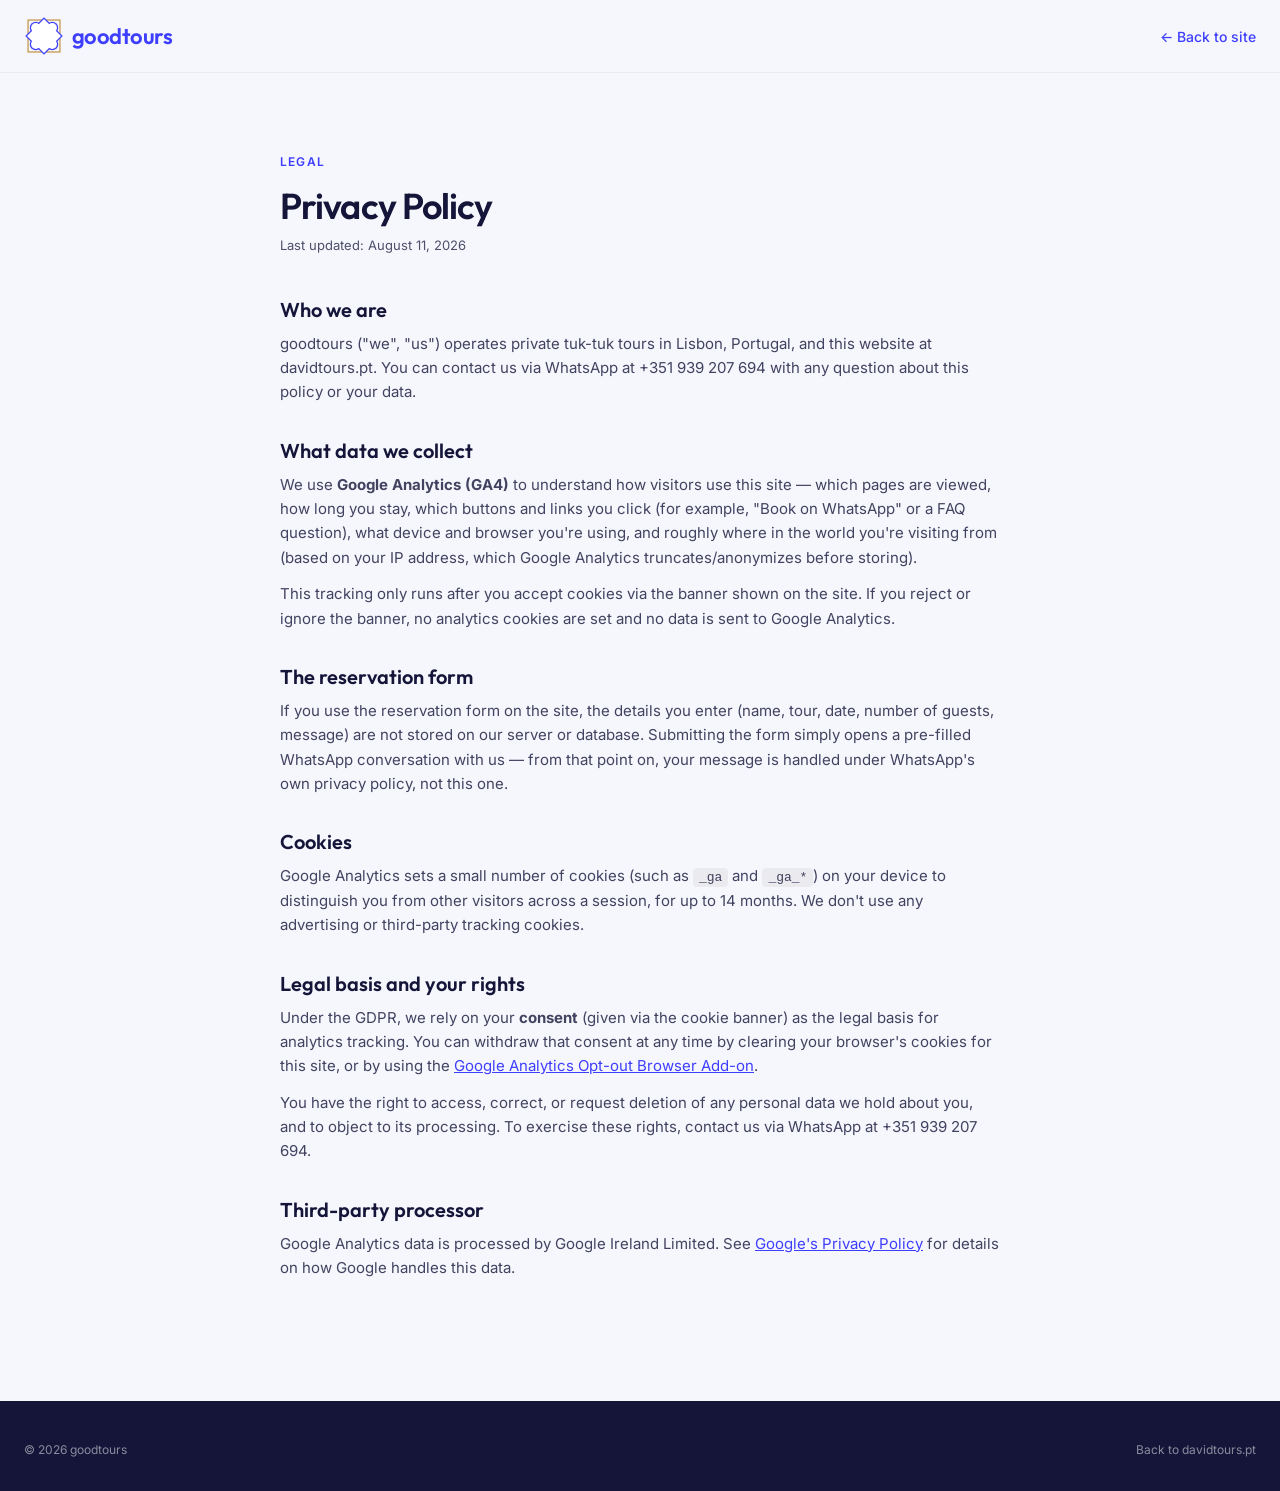
==== commit d0ee41b1: "Update contact number to +351 939 207 694 Co-Authored-By: Claude Opus 5.5 <noreply@anthropic.com>" ====
--- a/privacy.html
+++ b/privacy.html
@@ -61,7 +61,7 @@
   <div class="space-y-8 text-[15px] leading-relaxed text-[#15153A]/80">
     <section>
       <h2 class="text-xl font-semibold text-[#15153A] mb-2">Who we are</h2>
-      <p>goodtours ("we", "us") operates private tuk-tuk tours in Lisbon, Portugal, and this website at davidtours.pt. You can contact us via WhatsApp at +351 937 586 952 with any question about this policy or your data.</p>
+      <p>goodtours ("we", "us") operates private tuk-tuk tours in Lisbon, Portugal, and this website at davidtours.pt. You can contact us via WhatsApp at +351 939 207 694 with any question about this policy or your data.</p>
     </section>
 
     <section>
@@ -83,7 +83,7 @@
     <section>
       <h2 class="text-xl font-semibold text-[#15153A] mb-2">Legal basis and your rights</h2>
       <p class="mb-3">Under the GDPR, we rely on your <strong>consent</strong> (given via the cookie banner) as the legal basis for analytics tracking. You can withdraw that consent at any time by clearing your browser's cookies for this site, or by using the <a href="https://tools.google.com/dlpage/gaoptout" target="_blank" rel="noopener noreferrer" class="text-[#3E3EFF] underline hover:no-underline">Google Analytics Opt-out Browser Add-on</a>.</p>
-      <p>You have the right to access, correct, or request deletion of any personal data we hold about you, and to object to its processing. To exercise these rights, contact us via WhatsApp at +351 937 586 952.</p>
+      <p>You have the right to access, correct, or request deletion of any personal data we hold about you, and to object to its processing. To exercise these rights, contact us via WhatsApp at +351 939 207 694.</p>
     </section>
 
     <section>
--- a/styles.css
+++ b/styles.css
@@ -1,2 +1,2 @@
 /*! tailwindcss v4.3.3 | MIT License | https://tailwindcss.com */
-@layer properties{@supports (((-webkit-hyphens:none)) and (not (margin-trim:inline))) or ((-moz-orient:inline) and (not (color:rgb(from red r g b)))){*,:before,:after,::backdrop{--tw-rotate-x:initial;--tw-rotate-y:initial;--tw-rotate-z:initial;--tw-skew-x:initial;--tw-skew-y:initial;--tw-scroll-snap-strictness:proximity;--tw-space-y-reverse:0;--tw-divide-y-reverse:0;--tw-border-style:solid;--tw-leading:initial;--tw-font-weight:initial;--tw-tracking:initial;--tw-shadow:0 0 #0000;--tw-shadow-color:initial;--tw-shadow-alpha:100%;--tw-inset-shadow:0 0 #0000;--tw-inset-shadow-color:initial;--tw-inset-shadow-alpha:100%;--tw-ring-color:initial;--tw-ring-shadow:0 0 #0000;--tw-inset-ring-color:initial;--tw-inset-ring-shadow:0 0 #0000;--tw-ring-inset:initial;--tw-ring-offset-width:0px;--tw-ring-offset-color:#fff;--tw-ring-offset-shadow:0 0 #0000;--tw-backdrop-blur:initial;--tw-backdrop-brightness:initial;--tw-backdrop-contrast:initial;--tw-backdrop-grayscale:initial;--tw-backdrop-hue-rotate:initial;--tw-backdrop-invert:initial;--tw-backdrop-opacity:initial;--tw-backdrop-saturate:initial;--tw-backdrop-sepia:initial;--tw-duration:initial;--tw-outline-style:solid}}}@layer theme{:root,:host{--font-sans:-apple-system, BlinkMacSystemFont, "Segoe UI", Roboto, "Helvetica Neue", "Noto Sans", Arial, sans-serif, "Apple Color Emoji", "Segoe UI Emoji", "Segoe UI Symbol", "Noto Color Emoji";--font-mono:ui-monospace, SFMono-Regular, Menlo, Monaco, Consolas, "Liberation Mono", "Courier New", monospace;--color-black:#000;--color-white:#fff;--spacing:.25rem;--container-lg:32rem;--container-2xl:42rem;--container-3xl:48rem;--container-6xl:72rem;--container-7xl:80rem;--text-xl:1.25rem;--text-xl--line-height:calc(1.75 / 1.25);--text-3xl:1.875rem;--text-3xl--line-height:calc(2.25 / 1.875);--text-4xl:2.25rem;--text-4xl--line-height:calc(2.5 / 2.25);--font-weight-normal:400;--font-weight-medium:500;--font-weight-semibold:600;--font-weight-bold:700;--tracking-tight:-.025em;--tracking-widest:.1em;--leading-tight:1.25;--leading-snug:1.375;--leading-relaxed:1.625;--radius-lg:.5rem;--radius-xl:.75rem;--radius-2xl:1rem;--default-transition-duration:.15s;--default-transition-timing-function:cubic-bezier(.4, 0, .2, 1);--default-font-family:var(--font-sans);--default-mono-font-family:var(--font-mono)}}@layer base{*,:after,:before,::backdrop{box-sizing:border-box;border:0 solid;margin:0;padding:0}::file-selector-button{box-sizing:border-box;border:0 solid;margin:0;padding:0}html,:host{-webkit-text-size-adjust:100%;tab-size:4;line-height:1.5;font-family:var(--default-font-family,-apple-system, BlinkMacSystemFont, "Segoe UI", Roboto, "Helvetica Neue", "Noto Sans", Arial, sans-serif, "Apple Color Emoji", "Segoe UI Emoji", "Segoe UI Symbol", "Noto Color Emoji");font-feature-settings:var(--default-font-feature-settings,normal);font-variation-settings:var(--default-font-variation-settings,normal);-webkit-tap-highlight-color:transparent}hr{height:0;color:inherit;border-top-width:1px}abbr:where([title]){-webkit-text-decoration:underline dotted;text-decoration:underline dotted}h1,h2,h3,h4,h5,h6{font-size:inherit;font-weight:inherit}a{color:inherit;-webkit-text-decoration:inherit;-webkit-text-decoration:inherit;-webkit-text-decoration:inherit;text-decoration:inherit}b,strong{font-weight:bolder}code,kbd,samp,pre{font-family:var(--default-mono-font-family,ui-monospace, SFMono-Regular, Menlo, Monaco, Consolas, "Liberation Mono", "Courier New", monospace);font-feature-settings:var(--default-mono-font-feature-settings,normal);font-variation-settings:var(--default-mono-font-variation-settings,normal);font-size:1em}small{font-size:80%}sub,sup{vertical-align:baseline;font-size:75%;line-height:0;position:relative}sub{bottom:-.25em}sup{top:-.5em}table{text-indent:0;border-color:inherit;border-collapse:collapse}:-moz-focusring:where(:not(iframe)){outline:auto}progress{vertical-align:baseline}summary{display:list-item}ol,ul,menu{list-style:none}img,svg,video,canvas,audio,iframe,embed,object{vertical-align:middle;display:block}img,video{max-width:100%;height:auto}button,input,select,optgroup,textarea{font:inherit;font-feature-settings:inherit;font-variation-settings:inherit;letter-spacing:inherit;color:inherit;opacity:1;background-color:#0000;border-radius:0}::file-selector-button{font:inherit;font-feature-settings:inherit;font-variation-settings:inherit;letter-spacing:inherit;color:inherit;opacity:1;background-color:#0000;border-radius:0}:where(select:is([multiple],[size])) optgroup{font-weight:bolder}:where(select:is([multiple],[size])) optgroup option{padding-inline-start:20px}::file-selector-button{margin-inline-end:4px}::placeholder{opacity:1}@supports (not ((-webkit-appearance:-apple-pay-button))) or (contain-intrinsic-size:1px){::placeholder{color:currentColor}@supports (color:color-mix(in lab, red, red)){::placeholder{color:color-mix(in oklab, currentcolor 50%, transparent)}}}textarea{resize:vertical}::-webkit-search-decoration{-webkit-appearance:none}::-webkit-date-and-time-value{min-height:1lh;text-align:inherit}::-webkit-datetime-edit{display:inline-flex}::-webkit-datetime-edit-fields-wrapper{padding:0}::-webkit-datetime-edit{padding-block:0}::-webkit-datetime-edit-year-field{padding-block:0}::-webkit-datetime-edit-month-field{padding-block:0}::-webkit-datetime-edit-day-field{padding-block:0}::-webkit-datetime-edit-hour-field{padding-block:0}::-webkit-datetime-edit-minute-field{padding-block:0}::-webkit-datetime-edit-second-field{padding-block:0}::-webkit-datetime-edit-millisecond-field{padding-block:0}::-webkit-datetime-edit-meridiem-field{padding-block:0}::-webkit-calendar-picker-indicator{line-height:1}:-moz-ui-invalid{box-shadow:none}button,input:where([type=button],[type=reset],[type=submit]){appearance:button}::file-selector-button{appearance:button}::-webkit-inner-spin-button{height:auto}::-webkit-outer-spin-button{height:auto}[hidden]:where(:not([hidden=until-found])){display:none!important}}@layer components;@layer utilities{.visible{visibility:visible}.sr-only{clip-path:inset(50%);white-space:nowrap;border-width:0;width:1px;height:1px;margin:-1px;padding:0;position:absolute;overflow:hidden}.absolute{position:absolute}.fixed{position:fixed}.relative{position:relative}.static{position:static}.sticky{position:sticky}.inset-0{inset:0}.inset-x-0{inset-inline:0}.top-0{top:0}.right-5{right:calc(var(--spacing) * 5)}.bottom-0{bottom:0}.bottom-5{bottom:calc(var(--spacing) * 5)}.z-40{z-index:40}.z-50{z-index:50}.z-\[100\]{z-index:100}.-mx-5{margin-inline:calc(var(--spacing) * -5)}.mx-auto{margin-inline:auto}.mt-2{margin-top:calc(var(--spacing) * 2)}.mt-3{margin-top:calc(var(--spacing) * 3)}.mt-4{margin-top:calc(var(--spacing) * 4)}.mt-5{margin-top:calc(var(--spacing) * 5)}.mt-6{margin-top:calc(var(--spacing) * 6)}.mt-7{margin-top:calc(var(--spacing) * 7)}.mt-8{margin-top:calc(var(--spacing) * 8)}.mt-10{margin-top:calc(var(--spacing) * 10)}.mb-2{margin-bottom:calc(var(--spacing) * 2)}.mb-3{margin-bottom:calc(var(--spacing) * 3)}.mb-10{margin-bottom:calc(var(--spacing) * 10)}.block{display:block}.flex{display:flex}.grid{display:grid}.hidden{display:none}.inline{display:inline}.inline-block{display:inline-block}.inline-flex{display:inline-flex}.table{display:table}.aspect-\[4\/3\]{aspect-ratio:4/3}.h-8{height:calc(var(--spacing) * 8)}.h-9{height:calc(var(--spacing) * 9)}.h-10{height:calc(var(--spacing) * 10)}.h-\[52px\]{height:52px}.h-full{height:100%}.min-h-11{min-height:calc(var(--spacing) * 11)}.min-h-12{min-height:calc(var(--spacing) * 12)}.min-h-\[52px\]{min-height:52px}.w-8{width:calc(var(--spacing) * 8)}.w-9{width:calc(var(--spacing) * 9)}.w-10{width:calc(var(--spacing) * 10)}.w-\[52px\]{width:52px}.w-\[80\%\]{width:80%}.w-full{width:100%}.max-w-2xl{max-width:var(--container-2xl)}.max-w-3xl{max-width:var(--container-3xl)}.max-w-6xl{max-width:var(--container-6xl)}.max-w-7xl{max-width:var(--container-7xl)}.max-w-lg{max-width:var(--container-lg)}.shrink-0{flex-shrink:0}.transform{transform:var(--tw-rotate-x,) var(--tw-rotate-y,) var(--tw-rotate-z,) var(--tw-skew-x,) var(--tw-skew-y,)}.cursor-pointer{cursor:pointer}.resize{resize:both}.snap-x{scroll-snap-type:x var(--tw-scroll-snap-strictness)}.snap-mandatory{--tw-scroll-snap-strictness:mandatory}.snap-start{scroll-snap-align:start}.scroll-px-5{scroll-padding-inline:calc(var(--spacing) * 5)}.\[scrollbar-width\:none\]{scrollbar-width:none}.list-none{list-style-type:none}.grid-cols-1{grid-template-columns:repeat(1,minmax(0,1fr))}.flex-col{flex-direction:column}.flex-wrap{flex-wrap:wrap}.items-center{align-items:center}.justify-between{justify-content:space-between}.justify-center{justify-content:center}.gap-2{gap:calc(var(--spacing) * 2)}.gap-2\.5{gap:calc(var(--spacing) * 2.5)}.gap-3{gap:calc(var(--spacing) * 3)}.gap-4{gap:calc(var(--spacing) * 4)}.gap-5{gap:calc(var(--spacing) * 5)}.gap-6{gap:calc(var(--spacing) * 6)}.gap-10{gap:calc(var(--spacing) * 10)}:where(.space-y-8>:not(:last-child)){--tw-space-y-reverse:0;margin-block-start:calc(calc(var(--spacing) * 8) * var(--tw-space-y-reverse));margin-block-end:calc(calc(var(--spacing) * 8) * calc(1 - var(--tw-space-y-reverse)))}.gap-x-6{column-gap:calc(var(--spacing) * 6)}.gap-y-2{row-gap:calc(var(--spacing) * 2)}:where(.divide-y>:not(:last-child)){--tw-divide-y-reverse:0;border-bottom-style:var(--tw-border-style);border-top-style:var(--tw-border-style);border-top-width:calc(1px * var(--tw-divide-y-reverse));border-bottom-width:calc(1px * calc(1 - var(--tw-divide-y-reverse)))}:where(.divide-\[\#E8EAF2\]>:not(:last-child)){border-color:#e8eaf2}.overflow-hidden{overflow:hidden}.overflow-x-auto{overflow-x:auto}.scroll-smooth{scroll-behavior:smooth}.rounded{border-radius:.25rem}.rounded-2xl{border-radius:var(--radius-2xl)}.rounded-full{border-radius:3.40282e38px}.rounded-lg{border-radius:var(--radius-lg)}.rounded-xl{border-radius:var(--radius-xl)}.border{border-style:var(--tw-border-style);border-width:1px}.border-t{border-top-style:var(--tw-border-style);border-top-width:1px}.border-b{border-bottom-style:var(--tw-border-style);border-bottom-width:1px}.border-\[\#15153A\]{border-color:#15153a}.border-\[\#D9DCE8\]{border-color:#d9dce8}.border-\[\#E8EAF2\]{border-color:#e8eaf2}.border-black\/5{border-color:#0000000d}@supports (color:color-mix(in lab, red, red)){.border-black\/5{border-color:color-mix(in oklab, var(--color-black) 5%, transparent)}}.bg-\[\#3E3EFF\]{background-color:#3e3eff}.bg-\[\#25D366\]{background-color:#25d366}.bg-\[\#15153A\]{background-color:#15153a}.bg-\[\#EEF0F7\]{background-color:#eef0f7}.bg-\[\#F6F7FB\]{background-color:#f6f7fb}.bg-\[\#F6F7FC\]{background-color:#f6f7fc}.bg-\[\#F6F7FC\]\/90{background-color:oklab(97.6796% .000838906 -.00667256/.9)}.bg-black\/5{background-color:#0000000d}@supports (color:color-mix(in lab, red, red)){.bg-black\/5{background-color:color-mix(in oklab, var(--color-black) 5%, transparent)}}.bg-white{background-color:var(--color-white)}.object-cover{object-fit:cover}.p-6{padding:calc(var(--spacing) * 6)}.px-1\.5{padding-inline:calc(var(--spacing) * 1.5)}.px-4{padding-inline:calc(var(--spacing) * 4)}.px-5{padding-inline:calc(var(--spacing) * 5)}.px-6{padding-inline:calc(var(--spacing) * 6)}.py-0\.5{padding-block:calc(var(--spacing) * .5)}.py-1\.5{padding-block:calc(var(--spacing) * 1.5)}.py-2{padding-block:calc(var(--spacing) * 2)}.py-3{padding-block:calc(var(--spacing) * 3)}.py-4{padding-block:calc(var(--spacing) * 4)}.py-5{padding-block:calc(var(--spacing) * 5)}.py-14{padding-block:calc(var(--spacing) * 14)}.py-16{padding-block:calc(var(--spacing) * 16)}.pt-5{padding-top:calc(var(--spacing) * 5)}.pt-6{padding-top:calc(var(--spacing) * 6)}.pt-10{padding-top:calc(var(--spacing) * 10)}.pt-12{padding-top:calc(var(--spacing) * 12)}.pb-2{padding-bottom:calc(var(--spacing) * 2)}.pb-3{padding-bottom:calc(var(--spacing) * 3)}.pb-5{padding-bottom:calc(var(--spacing) * 5)}.pb-8{padding-bottom:calc(var(--spacing) * 8)}.pb-10{padding-bottom:calc(var(--spacing) * 10)}.pb-16{padding-bottom:calc(var(--spacing) * 16)}.text-left{text-align:left}.text-right{text-align:right}.text-3xl{font-size:var(--text-3xl);line-height:var(--tw-leading,var(--text-3xl--line-height))}.text-xl{font-size:var(--text-xl);line-height:var(--tw-leading,var(--text-xl--line-height))}.text-\[12px\]{font-size:12px}.text-\[13px\]{font-size:13px}.text-\[14px\]{font-size:14px}.text-\[15px\]{font-size:15px}.text-\[16px\]{font-size:16px}.text-\[17px\]{font-size:17px}.text-\[18px\]{font-size:18px}.text-\[20px\]{font-size:20px}.text-\[22px\]{font-size:22px}.text-\[26px\]{font-size:26px}.text-\[32px\]{font-size:32px}.text-\[38px\]{font-size:38px}.leading-\[1\.1\]{--tw-leading:1.1;line-height:1.1}.leading-\[1\.2\]{--tw-leading:1.2;line-height:1.2}.leading-\[1\.06\]{--tw-leading:1.06;line-height:1.06}.leading-\[1\.6\]{--tw-leading:1.6;line-height:1.6}.leading-\[1\.65\]{--tw-leading:1.65;line-height:1.65}.leading-none{--tw-leading:1;line-height:1}.leading-relaxed{--tw-leading:var(--leading-relaxed);line-height:var(--leading-relaxed)}.leading-snug{--tw-leading:var(--leading-snug);line-height:var(--leading-snug)}.leading-tight{--tw-leading:var(--leading-tight);line-height:var(--leading-tight)}.font-bold{--tw-font-weight:var(--font-weight-bold);font-weight:var(--font-weight-bold)}.font-medium{--tw-font-weight:var(--font-weight-medium);font-weight:var(--font-weight-medium)}.font-normal{--tw-font-weight:var(--font-weight-normal);font-weight:var(--font-weight-normal)}.font-semibold{--tw-font-weight:var(--font-weight-semibold);font-weight:var(--font-weight-semibold)}.tracking-\[0\.12em\]{--tw-tracking:.12em;letter-spacing:.12em}.tracking-tight{--tw-tracking:var(--tracking-tight);letter-spacing:var(--tracking-tight)}.tracking-widest{--tw-tracking:var(--tracking-widest);letter-spacing:var(--tracking-widest)}.text-wrap{text-wrap:wrap}.whitespace-nowrap{white-space:nowrap}.text-\[\#3E3EFF\]{color:#3e3eff}.text-\[\#5B5E7A\]{color:#5b5e7a}.text-\[\#6F7290\]{color:#6f7290}.text-\[\#15153A\]{color:#15153a}.text-\[\#15153A\]\/75{color:oklab(22.0746% .0109523 -.0688952/.75)}.text-\[\#15153A\]\/80{color:oklab(22.0746% .0109523 -.0688952/.8)}.text-white{color:var(--color-white)}.text-white\/50{color:#ffffff80}@supports (color:color-mix(in lab, red, red)){.text-white\/50{color:color-mix(in oklab, var(--color-white) 50%, transparent)}}.text-white\/80{color:#fffc}@supports (color:color-mix(in lab, red, red)){.text-white\/80{color:color-mix(in oklab, var(--color-white) 80%, transparent)}}.uppercase{text-transform:uppercase}.underline{text-decoration-line:underline}.decoration-\[\#C6CAE0\]{text-decoration-color:#c6cae0}.underline-offset-4{text-underline-offset:4px}.antialiased{-webkit-font-smoothing:antialiased;-moz-osx-font-smoothing:grayscale}.shadow-\[0_-4px_20px_rgba\(0\,0\,0\,0\.2\)\]{--tw-shadow:0 -4px 20px var(--tw-shadow-color,#0003);box-shadow:var(--tw-inset-shadow), var(--tw-inset-ring-shadow), var(--tw-ring-offset-shadow), var(--tw-ring-shadow), var(--tw-shadow)}.shadow-\[0_8px_24px_-8px_rgba\(0\,0\,0\,0\.35\)\]{--tw-shadow:0 8px 24px -8px var(--tw-shadow-color,#00000059);box-shadow:var(--tw-inset-shadow), var(--tw-inset-ring-shadow), var(--tw-ring-offset-shadow), var(--tw-ring-shadow), var(--tw-shadow)}.backdrop-blur{--tw-backdrop-blur:blur(8px);-webkit-backdrop-filter:var(--tw-backdrop-blur,) var(--tw-backdrop-brightness,) var(--tw-backdrop-contrast,) var(--tw-backdrop-grayscale,) var(--tw-backdrop-hue-rotate,) var(--tw-backdrop-invert,) var(--tw-backdrop-opacity,) var(--tw-backdrop-saturate,) var(--tw-backdrop-sepia,);backdrop-filter:var(--tw-backdrop-blur,) var(--tw-backdrop-brightness,) var(--tw-backdrop-contrast,) var(--tw-backdrop-grayscale,) var(--tw-backdrop-hue-rotate,) var(--tw-backdrop-invert,) var(--tw-backdrop-opacity,) var(--tw-backdrop-saturate,) var(--tw-backdrop-sepia,)}.backdrop-filter{-webkit-backdrop-filter:var(--tw-backdrop-blur,) var(--tw-backdrop-brightness,) var(--tw-backdrop-contrast,) var(--tw-backdrop-grayscale,) var(--tw-backdrop-hue-rotate,) var(--tw-backdrop-invert,) var(--tw-backdrop-opacity,) var(--tw-backdrop-saturate,) var(--tw-backdrop-sepia,);backdrop-filter:var(--tw-backdrop-blur,) var(--tw-backdrop-brightness,) var(--tw-backdrop-contrast,) var(--tw-backdrop-grayscale,) var(--tw-backdrop-hue-rotate,) var(--tw-backdrop-invert,) var(--tw-backdrop-opacity,) var(--tw-backdrop-saturate,) var(--tw-backdrop-sepia,)}.transition{transition-property:color,background-color,border-color,outline-color,text-decoration-color,fill,stroke,--tw-gradient-from,--tw-gradient-via,--tw-gradient-to,opacity,box-shadow,transform,translate,scale,rotate,filter,-webkit-backdrop-filter,backdrop-filter,display,content-visibility,overlay,pointer-events;transition-timing-function:var(--tw-ease,var(--default-transition-timing-function));transition-duration:var(--tw-duration,var(--default-transition-duration))}.transition-colors{transition-property:color,background-color,border-color,outline-color,text-decoration-color,fill,stroke,--tw-gradient-from,--tw-gradient-via,--tw-gradient-to;transition-timing-function:var(--tw-ease,var(--default-transition-timing-function));transition-duration:var(--tw-duration,var(--default-transition-duration))}.transition-transform{transition-property:transform,translate,scale,rotate;transition-timing-function:var(--tw-ease,var(--default-transition-timing-function));transition-duration:var(--tw-duration,var(--default-transition-duration))}.duration-200{--tw-duration:.2s;transition-duration:.2s}.outline-none{--tw-outline-style:none;outline-style:none}.group-open\:rotate-45:is(:where(.group):is([open],:popover-open,:open) *){rotate:45deg}.placeholder\:text-\[\#A0A3BA\]::placeholder{color:#a0a3ba}@media (hover:hover){.hover\:bg-\[\#1FC15B\]:hover{background-color:#1fc15b}.hover\:bg-\[\#2F2FE0\]:hover{background-color:#2f2fe0}.hover\:bg-\[\#3E3EFF\]:hover{background-color:#3e3eff}.hover\:bg-\[\#EEF0F7\]:hover{background-color:#eef0f7}.hover\:text-\[\#3E3EFF\]:hover{color:#3e3eff}.hover\:text-\[\#15153A\]:hover{color:#15153a}.hover\:text-white:hover{color:var(--color-white)}.hover\:text-white\/80:hover{color:#fffc}@supports (color:color-mix(in lab, red, red)){.hover\:text-white\/80:hover{color:color-mix(in oklab, var(--color-white) 80%, transparent)}}.hover\:no-underline:hover{text-decoration-line:none}.hover\:underline:hover{text-decoration-line:underline}.hover\:decoration-\[\#15153A\]:hover{text-decoration-color:#15153a}}.focus\:not-sr-only:focus{clip-path:none;white-space:normal;width:auto;height:auto;margin:0;padding:0;position:static;overflow:visible}.focus\:fixed:focus{position:fixed}.focus\:top-3:focus{top:calc(var(--spacing) * 3)}.focus\:left-3:focus{left:calc(var(--spacing) * 3)}.focus\:z-\[110\]:focus{z-index:110}.focus\:rounded-lg:focus{border-radius:var(--radius-lg)}.focus\:border-\[\#3E3EFF\]:focus{border-color:#3e3eff}.focus\:bg-\[\#3E3EFF\]:focus{background-color:#3e3eff}.focus\:px-4:focus{padding-inline:calc(var(--spacing) * 4)}.focus\:py-3:focus{padding-block:calc(var(--spacing) * 3)}.focus\:text-\[15px\]:focus{font-size:15px}.focus\:font-semibold:focus{--tw-font-weight:var(--font-weight-semibold);font-weight:var(--font-weight-semibold)}.focus\:text-white:focus{color:var(--color-white)}.focus\:ring-1:focus{--tw-ring-shadow:var(--tw-ring-inset,) 0 0 0 calc(1px + var(--tw-ring-offset-width)) var(--tw-ring-color,currentcolor);box-shadow:var(--tw-inset-shadow), var(--tw-inset-ring-shadow), var(--tw-ring-offset-shadow), var(--tw-ring-shadow), var(--tw-shadow)}.focus\:ring-\[\#3E3EFF\]:focus{--tw-ring-color:#3e3eff}.focus\:outline-none:focus{--tw-outline-style:none;outline-style:none}.focus-visible\:outline-2:focus-visible{outline-style:var(--tw-outline-style);outline-width:2px}.focus-visible\:outline-offset-2:focus-visible{outline-offset:2px}.focus-visible\:outline-\[\#3E3EFF\]:focus-visible{outline-color:#3e3eff}@media (min-width:40rem){.sm\:right-8{right:calc(var(--spacing) * 8)}.sm\:col-span-2{grid-column:span 2/span 2}.sm\:-mx-8{margin-inline:calc(var(--spacing) * -8)}.sm\:inline{display:inline}.sm\:inline-flex{display:inline-flex}.sm\:h-auto{height:auto}.sm\:min-h-\[52px\]{min-height:52px}.sm\:w-\[340px\]{width:340px}.sm\:w-auto{width:auto}.sm\:scroll-px-8{scroll-padding-inline:calc(var(--spacing) * 8)}.sm\:grid-cols-2{grid-template-columns:repeat(2,minmax(0,1fr))}.sm\:flex-row{flex-direction:row}.sm\:items-center{align-items:center}.sm\:justify-between{justify-content:space-between}.sm\:justify-start{justify-content:flex-start}.sm\:gap-4{gap:calc(var(--spacing) * 4)}.sm\:gap-6{gap:calc(var(--spacing) * 6)}.sm\:p-8{padding:calc(var(--spacing) * 8)}.sm\:px-8{padding-inline:calc(var(--spacing) * 8)}.sm\:py-4{padding-block:calc(var(--spacing) * 4)}.sm\:pr-5{padding-right:calc(var(--spacing) * 5)}.sm\:pl-3\.5{padding-left:calc(var(--spacing) * 3.5)}.sm\:text-\[15px\]{font-size:15px}.sm\:text-\[18px\]{font-size:18px}.sm\:text-\[19px\]{font-size:19px}.sm\:text-\[38px\]{font-size:38px}.sm\:text-\[48px\]{font-size:48px}.sm\:leading-relaxed{--tw-leading:var(--leading-relaxed);line-height:var(--leading-relaxed)}}@media (min-width:48rem){.md\:col-span-5{grid-column:span 5/span 5}.md\:col-span-7{grid-column:span 7/span 7}.md\:mx-0{margin-inline:0}.md\:mt-12{margin-top:calc(var(--spacing) * 12)}.md\:grid{display:grid}.md\:aspect-\[4\/5\]{aspect-ratio:4/5}.md\:w-auto{width:auto}.md\:grid-cols-2{grid-template-columns:repeat(2,minmax(0,1fr))}.md\:grid-cols-3{grid-template-columns:repeat(3,minmax(0,1fr))}.md\:grid-cols-12{grid-template-columns:repeat(12,minmax(0,1fr))}.md\:gap-8{gap:calc(var(--spacing) * 8)}.md\:gap-12{gap:calc(var(--spacing) * 12)}.md\:overflow-visible{overflow:visible}.md\:px-0{padding-inline:0}.md\:py-20{padding-block:calc(var(--spacing) * 20)}.md\:py-24{padding-block:calc(var(--spacing) * 24)}.md\:pt-8{padding-top:calc(var(--spacing) * 8)}.md\:pt-20{padding-top:calc(var(--spacing) * 20)}.md\:pb-0{padding-bottom:0}.md\:pb-24{padding-bottom:calc(var(--spacing) * 24)}.md\:text-4xl{font-size:var(--text-4xl);line-height:var(--tw-leading,var(--text-4xl--line-height))}}@media (min-width:64rem){.lg\:col-span-5{grid-column:span 5/span 5}.lg\:col-span-6{grid-column:span 6/span 6}.lg\:col-span-7{grid-column:span 7/span 7}.lg\:col-start-7{grid-column-start:7}.lg\:aspect-\[5\/4\]{aspect-ratio:5/4}.lg\:grid-cols-4{grid-template-columns:repeat(4,minmax(0,1fr))}.lg\:grid-cols-12{grid-template-columns:repeat(12,minmax(0,1fr))}.lg\:gap-12{gap:calc(var(--spacing) * 12)}.lg\:text-\[56px\]{font-size:56px}}.\[\&\:\:-webkit-scrollbar\]\:hidden::-webkit-scrollbar{display:none}}@property --tw-rotate-x{syntax:"*";inherits:false}@property --tw-rotate-y{syntax:"*";inherits:false}@property --tw-rotate-z{syntax:"*";inherits:false}@property --tw-skew-x{syntax:"*";inherits:false}@property --tw-skew-y{syntax:"*";inherits:false}@property --tw-scroll-snap-strictness{syntax:"*";inherits:false;initial-value:proximity}@property --tw-space-y-reverse{syntax:"*";inherits:false;initial-value:0}@property --tw-divide-y-reverse{syntax:"*";inherits:false;initial-value:0}@property --tw-border-style{syntax:"*";inherits:false;initial-value:solid}@property --tw-leading{syntax:"*";inherits:false}@property --tw-font-weight{syntax:"*";inherits:false}@property --tw-tracking{syntax:"*";inherits:false}@property --tw-shadow{syntax:"*";inherits:false;initial-value:0 0 #0000}@property --tw-shadow-color{syntax:"*";inherits:false}@property --tw-shadow-alpha{syntax:"<percentage>";inherits:false;initial-value:100%}@property --tw-inset-shadow{syntax:"*";inherits:false;initial-value:0 0 #0000}@property --tw-inset-shadow-color{syntax:"*";inherits:false}@property --tw-inset-shadow-alpha{syntax:"<percentage>";inherits:false;initial-value:100%}@property --tw-ring-color{syntax:"*";inherits:false}@property --tw-ring-shadow{syntax:"*";inherits:false;initial-value:0 0 #0000}@property --tw-inset-ring-color{syntax:"*";inherits:false}@property --tw-inset-ring-shadow{syntax:"*";inherits:false;initial-value:0 0 #0000}@property --tw-ring-inset{syntax:"*";inherits:false}@property --tw-ring-offset-width{syntax:"<length>";inherits:false;initial-value:0}@property --tw-ring-offset-color{syntax:"*";inherits:false;initial-value:#fff}@property --tw-ring-offset-shadow{syntax:"*";inherits:false;initial-value:0 0 #0000}@property --tw-backdrop-blur{syntax:"*";inherits:false}@property --tw-backdrop-brightness{syntax:"*";inherits:false}@property --tw-backdrop-contrast{syntax:"*";inherits:false}@property --tw-backdrop-grayscale{syntax:"*";inherits:false}@property --tw-backdrop-hue-rotate{syntax:"*";inherits:false}@property --tw-backdrop-invert{syntax:"*";inherits:false}@property --tw-backdrop-opacity{syntax:"*";inherits:false}@property --tw-backdrop-saturate{syntax:"*";inherits:false}@property --tw-backdrop-sepia{syntax:"*";inherits:false}@property --tw-duration{syntax:"*";inherits:false}@property --tw-outline-style{syntax:"*";inherits:false;initial-value:solid}+@layer properties{@supports (((-webkit-hyphens:none)) and (not (margin-trim:inline))) or ((-moz-orient:inline) and (not (color:rgb(from red r g b)))){*,:before,:after,::backdrop{--tw-rotate-x:initial;--tw-rotate-y:initial;--tw-rotate-z:initial;--tw-skew-x:initial;--tw-skew-y:initial;--tw-scroll-snap-strictness:proximity;--tw-space-y-reverse:0;--tw-divide-y-reverse:0;--tw-border-style:solid;--tw-leading:initial;--tw-font-weight:initial;--tw-tracking:initial;--tw-shadow:0 0 #0000;--tw-shadow-color:initial;--tw-shadow-alpha:100%;--tw-inset-shadow:0 0 #0000;--tw-inset-shadow-color:initial;--tw-inset-shadow-alpha:100%;--tw-ring-color:initial;--tw-ring-shadow:0 0 #0000;--tw-inset-ring-color:initial;--tw-inset-ring-shadow:0 0 #0000;--tw-ring-inset:initial;--tw-ring-offset-width:0px;--tw-ring-offset-color:#fff;--tw-ring-offset-shadow:0 0 #0000;--tw-backdrop-blur:initial;--tw-backdrop-brightness:initial;--tw-backdrop-contrast:initial;--tw-backdrop-grayscale:initial;--tw-backdrop-hue-rotate:initial;--tw-backdrop-invert:initial;--tw-backdrop-opacity:initial;--tw-backdrop-saturate:initial;--tw-backdrop-sepia:initial;--tw-duration:initial;--tw-outline-style:solid}}}@layer theme{:root,:host{--font-sans:-apple-system, BlinkMacSystemFont, "Segoe UI", Roboto, "Helvetica Neue", "Noto Sans", Arial, sans-serif, "Apple Color Emoji", "Segoe UI Emoji", "Segoe UI Symbol", "Noto Color Emoji";--font-mono:ui-monospace, SFMono-Regular, Menlo, Monaco, Consolas, "Liberation Mono", "Courier New", monospace;--color-black:#000;--color-white:#fff;--spacing:.25rem;--container-lg:32rem;--container-2xl:42rem;--container-3xl:48rem;--container-6xl:72rem;--container-7xl:80rem;--text-xl:1.25rem;--text-xl--line-height:calc(1.75 / 1.25);--text-3xl:1.875rem;--text-3xl--line-height:calc(2.25 / 1.875);--text-4xl:2.25rem;--text-4xl--line-height:calc(2.5 / 2.25);--font-weight-normal:400;--font-weight-medium:500;--font-weight-semibold:600;--font-weight-bold:700;--tracking-tight:-.025em;--tracking-widest:.1em;--leading-tight:1.25;--leading-snug:1.375;--leading-relaxed:1.625;--radius-lg:.5rem;--radius-xl:.75rem;--radius-2xl:1rem;--default-transition-duration:.15s;--default-transition-timing-function:cubic-bezier(.4, 0, .2, 1);--default-font-family:var(--font-sans);--default-mono-font-family:var(--font-mono)}}@layer base{*,:after,:before,::backdrop{box-sizing:border-box;border:0 solid;margin:0;padding:0}::file-selector-button{box-sizing:border-box;border:0 solid;margin:0;padding:0}html,:host{-webkit-text-size-adjust:100%;tab-size:4;line-height:1.5;font-family:var(--default-font-family,-apple-system, BlinkMacSystemFont, "Segoe UI", Roboto, "Helvetica Neue", "Noto Sans", Arial, sans-serif, "Apple Color Emoji", "Segoe UI Emoji", "Segoe UI Symbol", "Noto Color Emoji");font-feature-settings:var(--default-font-feature-settings,normal);font-variation-settings:var(--default-font-variation-settings,normal);-webkit-tap-highlight-color:transparent}hr{height:0;color:inherit;border-top-width:1px}abbr:where([title]){-webkit-text-decoration:underline dotted;text-decoration:underline dotted}h1,h2,h3,h4,h5,h6{font-size:inherit;font-weight:inherit}a{color:inherit;-webkit-text-decoration:inherit;-webkit-text-decoration:inherit;-webkit-text-decoration:inherit;text-decoration:inherit}b,strong{font-weight:bolder}code,kbd,samp,pre{font-family:var(--default-mono-font-family,ui-monospace, SFMono-Regular, Menlo, Monaco, Consolas, "Liberation Mono", "Courier New", monospace);font-feature-settings:var(--default-mono-font-feature-settings,normal);font-variation-settings:var(--default-mono-font-variation-settings,normal);font-size:1em}small{font-size:80%}sub,sup{vertical-align:baseline;font-size:75%;line-height:0;position:relative}sub{bottom:-.25em}sup{top:-.5em}table{text-indent:0;border-color:inherit;border-collapse:collapse}:-moz-focusring:where(:not(iframe)){outline:auto}progress{vertical-align:baseline}summary{display:list-item}ol,ul,menu{list-style:none}img,svg,video,canvas,audio,iframe,embed,object{vertical-align:middle;display:block}img,video{max-width:100%;height:auto}button,input,select,optgroup,textarea{font:inherit;font-feature-settings:inherit;font-variation-settings:inherit;letter-spacing:inherit;color:inherit;opacity:1;background-color:#0000;border-radius:0}::file-selector-button{font:inherit;font-feature-settings:inherit;font-variation-settings:inherit;letter-spacing:inherit;color:inherit;opacity:1;background-color:#0000;border-radius:0}:where(select:is([multiple],[size])) optgroup{font-weight:bolder}:where(select:is([multiple],[size])) optgroup option{padding-inline-start:20px}::file-selector-button{margin-inline-end:4px}::placeholder{opacity:1}@supports (not ((-webkit-appearance:-apple-pay-button))) or (contain-intrinsic-size:1px){::placeholder{color:currentColor}@supports (color:color-mix(in lab, red, red)){::placeholder{color:color-mix(in oklab, currentcolor 50%, transparent)}}}textarea{resize:vertical}::-webkit-search-decoration{-webkit-appearance:none}::-webkit-date-and-time-value{min-height:1lh;text-align:inherit}::-webkit-datetime-edit{display:inline-flex}::-webkit-datetime-edit-fields-wrapper{padding:0}::-webkit-datetime-edit{padding-block:0}::-webkit-datetime-edit-year-field{padding-block:0}::-webkit-datetime-edit-month-field{padding-block:0}::-webkit-datetime-edit-day-field{padding-block:0}::-webkit-datetime-edit-hour-field{padding-block:0}::-webkit-datetime-edit-minute-field{padding-block:0}::-webkit-datetime-edit-second-field{padding-block:0}::-webkit-datetime-edit-millisecond-field{padding-block:0}::-webkit-datetime-edit-meridiem-field{padding-block:0}::-webkit-calendar-picker-indicator{line-height:1}:-moz-ui-invalid{box-shadow:none}button,input:where([type=button],[type=reset],[type=submit]){appearance:button}::file-selector-button{appearance:button}::-webkit-inner-spin-button{height:auto}::-webkit-outer-spin-button{height:auto}[hidden]:where(:not([hidden=until-found])){display:none!important}}@layer components;@layer utilities{.visible{visibility:visible}.sr-only{clip-path:inset(50%);white-space:nowrap;border-width:0;width:1px;height:1px;margin:-1px;padding:0;position:absolute;overflow:hidden}.absolute{position:absolute}.fixed{position:fixed}.relative{position:relative}.static{position:static}.sticky{position:sticky}.inset-0{inset:0}.inset-x-0{inset-inline:0}.top-0{top:0}.right-5{right:calc(var(--spacing) * 5)}.bottom-0{bottom:0}.bottom-5{bottom:calc(var(--spacing) * 5)}.z-40{z-index:40}.z-50{z-index:50}.z-\[100\]{z-index:100}.-mx-5{margin-inline:calc(var(--spacing) * -5)}.mx-auto{margin-inline:auto}.mt-2{margin-top:calc(var(--spacing) * 2)}.mt-3{margin-top:calc(var(--spacing) * 3)}.mt-4{margin-top:calc(var(--spacing) * 4)}.mt-5{margin-top:calc(var(--spacing) * 5)}.mt-6{margin-top:calc(var(--spacing) * 6)}.mt-7{margin-top:calc(var(--spacing) * 7)}.mt-8{margin-top:calc(var(--spacing) * 8)}.mt-10{margin-top:calc(var(--spacing) * 10)}.mb-2{margin-bottom:calc(var(--spacing) * 2)}.mb-3{margin-bottom:calc(var(--spacing) * 3)}.mb-10{margin-bottom:calc(var(--spacing) * 10)}.block{display:block}.flex{display:flex}.grid{display:grid}.hidden{display:none}.inline{display:inline}.inline-block{display:inline-block}.inline-flex{display:inline-flex}.table{display:table}.aspect-\[4\/3\]{aspect-ratio:4/3}.h-8{height:calc(var(--spacing) * 8)}.h-9{height:calc(var(--spacing) * 9)}.h-10{height:calc(var(--spacing) * 10)}.h-\[52px\]{height:52px}.h-full{height:100%}.min-h-11{min-height:calc(var(--spacing) * 11)}.min-h-12{min-height:calc(var(--spacing) * 12)}.min-h-\[52px\]{min-height:52px}.w-8{width:calc(var(--spacing) * 8)}.w-9{width:calc(var(--spacing) * 9)}.w-10{width:calc(var(--spacing) * 10)}.w-\[52px\]{width:52px}.w-\[80\%\]{width:80%}.w-full{width:100%}.max-w-2xl{max-width:var(--container-2xl)}.max-w-3xl{max-width:var(--container-3xl)}.max-w-6xl{max-width:var(--container-6xl)}.max-w-7xl{max-width:var(--container-7xl)}.max-w-lg{max-width:var(--container-lg)}.shrink-0{flex-shrink:0}.transform{transform:var(--tw-rotate-x,) var(--tw-rotate-y,) var(--tw-rotate-z,) var(--tw-skew-x,) var(--tw-skew-y,)}.cursor-pointer{cursor:pointer}.resize{resize:both}.snap-x{scroll-snap-type:x var(--tw-scroll-snap-strictness)}.snap-mandatory{--tw-scroll-snap-strictness:mandatory}.snap-start{scroll-snap-align:start}.scroll-px-5{scroll-padding-inline:calc(var(--spacing) * 5)}.\[scrollbar-width\:none\]{scrollbar-width:none}.list-none{list-style-type:none}.grid-cols-1{grid-template-columns:repeat(1,minmax(0,1fr))}.flex-col{flex-direction:column}.flex-wrap{flex-wrap:wrap}.items-center{align-items:center}.justify-between{justify-content:space-between}.justify-center{justify-content:center}.gap-2{gap:calc(var(--spacing) * 2)}.gap-2\.5{gap:calc(var(--spacing) * 2.5)}.gap-3{gap:calc(var(--spacing) * 3)}.gap-4{gap:calc(var(--spacing) * 4)}.gap-5{gap:calc(var(--spacing) * 5)}.gap-6{gap:calc(var(--spacing) * 6)}.gap-10{gap:calc(var(--spacing) * 10)}:where(.space-y-8>:not(:last-child)){--tw-space-y-reverse:0;margin-block-start:calc(calc(var(--spacing) * 8) * var(--tw-space-y-reverse));margin-block-end:calc(calc(var(--spacing) * 8) * calc(1 - var(--tw-space-y-reverse)))}.gap-x-6{column-gap:calc(var(--spacing) * 6)}.gap-y-2{row-gap:calc(var(--spacing) * 2)}:where(.divide-y>:not(:last-child)){--tw-divide-y-reverse:0;border-bottom-style:var(--tw-border-style);border-top-style:var(--tw-border-style);border-top-width:calc(1px * var(--tw-divide-y-reverse));border-bottom-width:calc(1px * calc(1 - var(--tw-divide-y-reverse)))}:where(.divide-\[\#E8EAF2\]>:not(:last-child)){border-color:#e8eaf2}.overflow-hidden{overflow:hidden}.overflow-x-auto{overflow-x:auto}.scroll-smooth{scroll-behavior:smooth}.rounded{border-radius:.25rem}.rounded-2xl{border-radius:var(--radius-2xl)}.rounded-full{border-radius:3.40282e38px}.rounded-lg{border-radius:var(--radius-lg)}.rounded-xl{border-radius:var(--radius-xl)}.border{border-style:var(--tw-border-style);border-width:1px}.border-t{border-top-style:var(--tw-border-style);border-top-width:1px}.border-b{border-bottom-style:var(--tw-border-style);border-bottom-width:1px}.border-\[\#15153A\]{border-color:#15153a}.border-\[\#D9DCE8\]{border-color:#d9dce8}.border-\[\#E8EAF2\]{border-color:#e8eaf2}.border-black\/5{border-color:#0000000d}@supports (color:color-mix(in lab, red, red)){.border-black\/5{border-color:color-mix(in oklab, var(--color-black) 5%, transparent)}}.bg-\[\#3E3EFF\]{background-color:#3e3eff}.bg-\[\#25D366\]{background-color:#25d366}.bg-\[\#15153A\]{background-color:#15153a}.bg-\[\#EEF0F7\]{background-color:#eef0f7}.bg-\[\#F6F7FB\]{background-color:#f6f7fb}.bg-\[\#F6F7FC\]{background-color:#f6f7fc}.bg-\[\#F6F7FC\]\/90{background-color:oklab(97.6796% .000838906 -.00667256/.9)}.bg-black\/5{background-color:#0000000d}@supports (color:color-mix(in lab, red, red)){.bg-black\/5{background-color:color-mix(in oklab, var(--color-black) 5%, transparent)}}.bg-white{background-color:var(--color-white)}.object-cover{object-fit:cover}.p-6{padding:calc(var(--spacing) * 6)}.px-1\.5{padding-inline:calc(var(--spacing) * 1.5)}.px-4{padding-inline:calc(var(--spacing) * 4)}.px-5{padding-inline:calc(var(--spacing) * 5)}.px-6{padding-inline:calc(var(--spacing) * 6)}.py-0\.5{padding-block:calc(var(--spacing) * .5)}.py-1\.5{padding-block:calc(var(--spacing) * 1.5)}.py-2{padding-block:calc(var(--spacing) * 2)}.py-3{padding-block:calc(var(--spacing) * 3)}.py-4{padding-block:calc(var(--spacing) * 4)}.py-5{padding-block:calc(var(--spacing) * 5)}.py-14{padding-block:calc(var(--spacing) * 14)}.py-16{padding-block:calc(var(--spacing) * 16)}.pt-5{padding-top:calc(var(--spacing) * 5)}.pt-6{padding-top:calc(var(--spacing) * 6)}.pt-10{padding-top:calc(var(--spacing) * 10)}.pt-12{padding-top:calc(var(--spacing) * 12)}.pb-2{padding-bottom:calc(var(--spacing) * 2)}.pb-3{padding-bottom:calc(var(--spacing) * 3)}.pb-5{padding-bottom:calc(var(--spacing) * 5)}.pb-8{padding-bottom:calc(var(--spacing) * 8)}.pb-10{padding-bottom:calc(var(--spacing) * 10)}.pb-16{padding-bottom:calc(var(--spacing) * 16)}.text-left{text-align:left}.text-right{text-align:right}.text-3xl{font-size:var(--text-3xl);line-height:var(--tw-leading,var(--text-3xl--line-height))}.text-xl{font-size:var(--text-xl);line-height:var(--tw-leading,var(--text-xl--line-height))}.text-\[12px\]{font-size:12px}.text-\[13px\]{font-size:13px}.text-\[14px\]{font-size:14px}.text-\[15px\]{font-size:15px}.text-\[16px\]{font-size:16px}.text-\[17px\]{font-size:17px}.text-\[18px\]{font-size:18px}.text-\[20px\]{font-size:20px}.text-\[22px\]{font-size:22px}.text-\[26px\]{font-size:26px}.text-\[32px\]{font-size:32px}.text-\[38px\]{font-size:38px}.leading-\[1\.1\]{--tw-leading:1.1;line-height:1.1}.leading-\[1\.2\]{--tw-leading:1.2;line-height:1.2}.leading-\[1\.06\]{--tw-leading:1.06;line-height:1.06}.leading-\[1\.6\]{--tw-leading:1.6;line-height:1.6}.leading-\[1\.65\]{--tw-leading:1.65;line-height:1.65}.leading-none{--tw-leading:1;line-height:1}.leading-relaxed{--tw-leading:var(--leading-relaxed);line-height:var(--leading-relaxed)}.leading-snug{--tw-leading:var(--leading-snug);line-height:var(--leading-snug)}.leading-tight{--tw-leading:var(--leading-tight);line-height:var(--leading-tight)}.font-bold{--tw-font-weight:var(--font-weight-bold);font-weight:var(--font-weight-bold)}.font-medium{--tw-font-weight:var(--font-weight-medium);font-weight:var(--font-weight-medium)}.font-normal{--tw-font-weight:var(--font-weight-normal);font-weight:var(--font-weight-normal)}.font-semibold{--tw-font-weight:var(--font-weight-semibold);font-weight:var(--font-weight-semibold)}.tracking-\[0\.12em\]{--tw-tracking:.12em;letter-spacing:.12em}.tracking-tight{--tw-tracking:var(--tracking-tight);letter-spacing:var(--tracking-tight)}.tracking-widest{--tw-tracking:var(--tracking-widest);letter-spacing:var(--tracking-widest)}.text-wrap{text-wrap:wrap}.whitespace-nowrap{white-space:nowrap}.text-\[\#3E3EFF\]{color:#3e3eff}.text-\[\#5B5E7A\]{color:#5b5e7a}.text-\[\#6F7290\]{color:#6f7290}.text-\[\#15153A\]{color:#15153a}.text-\[\#15153A\]\/75{color:oklab(22.0746% .0109523 -.0688952/.75)}.text-\[\#15153A\]\/80{color:oklab(22.0746% .0109523 -.0688952/.8)}.text-white{color:var(--color-white)}.text-white\/50{color:#ffffff80}@supports (color:color-mix(in lab, red, red)){.text-white\/50{color:color-mix(in oklab, var(--color-white) 50%, transparent)}}.text-white\/80{color:#fffc}@supports (color:color-mix(in lab, red, red)){.text-white\/80{color:color-mix(in oklab, var(--color-white) 80%, transparent)}}.uppercase{text-transform:uppercase}.underline{text-decoration-line:underline}.decoration-\[\#C6CAE0\]{text-decoration-color:#c6cae0}.underline-offset-4{text-underline-offset:4px}.antialiased{-webkit-font-smoothing:antialiased;-moz-osx-font-smoothing:grayscale}.shadow-\[0_-4px_20px_rgba\(0\,0\,0\,0\.2\)\]{--tw-shadow:0 -4px 20px var(--tw-shadow-color,#0003);box-shadow:var(--tw-inset-shadow), var(--tw-inset-ring-shadow), var(--tw-ring-offset-shadow), var(--tw-ring-shadow), var(--tw-shadow)}.shadow-\[0_8px_24px_-8px_rgba\(0\,0\,0\,0\.35\)\]{--tw-shadow:0 8px 24px -8px var(--tw-shadow-color,#00000059);box-shadow:var(--tw-inset-shadow), var(--tw-inset-ring-shadow), var(--tw-ring-offset-shadow), var(--tw-ring-shadow), var(--tw-shadow)}.backdrop-blur{--tw-backdrop-blur:blur(8px);-webkit-backdrop-filter:var(--tw-backdrop-blur,) var(--tw-backdrop-brightness,) var(--tw-backdrop-contrast,) var(--tw-backdrop-grayscale,) var(--tw-backdrop-hue-rotate,) var(--tw-backdrop-invert,) var(--tw-backdrop-opacity,) var(--tw-backdrop-saturate,) var(--tw-backdrop-sepia,);backdrop-filter:var(--tw-backdrop-blur,) var(--tw-backdrop-brightness,) var(--tw-backdrop-contrast,) var(--tw-backdrop-grayscale,) var(--tw-backdrop-hue-rotate,) var(--tw-backdrop-invert,) var(--tw-backdrop-opacity,) var(--tw-backdrop-saturate,) var(--tw-backdrop-sepia,)}.backdrop-filter{-webkit-backdrop-filter:var(--tw-backdrop-blur,) var(--tw-backdrop-brightness,) var(--tw-backdrop-contrast,) var(--tw-backdrop-grayscale,) var(--tw-backdrop-hue-rotate,) var(--tw-backdrop-invert,) var(--tw-backdrop-opacity,) var(--tw-backdrop-saturate,) var(--tw-backdrop-sepia,);backdrop-filter:var(--tw-backdrop-blur,) var(--tw-backdrop-brightness,) var(--tw-backdrop-contrast,) var(--tw-backdrop-grayscale,) var(--tw-backdrop-hue-rotate,) var(--tw-backdrop-invert,) var(--tw-backdrop-opacity,) var(--tw-backdrop-saturate,) var(--tw-backdrop-sepia,)}.transition{transition-property:color,background-color,border-color,outline-color,text-decoration-color,fill,stroke,--tw-gradient-from,--tw-gradient-via,--tw-gradient-to,opacity,box-shadow,transform,translate,scale,rotate,filter,-webkit-backdrop-filter,backdrop-filter,display,content-visibility,overlay,pointer-events;transition-timing-function:var(--tw-ease,var(--default-transition-timing-function));transition-duration:var(--tw-duration,var(--default-transition-duration))}.transition-colors{transition-property:color,background-color,border-color,outline-color,text-decoration-color,fill,stroke,--tw-gradient-from,--tw-gradient-via,--tw-gradient-to;transition-timing-function:var(--tw-ease,var(--default-transition-timing-function));transition-duration:var(--tw-duration,var(--default-transition-duration))}.transition-transform{transition-property:transform,translate,scale,rotate;transition-timing-function:var(--tw-ease,var(--default-transition-timing-function));transition-duration:var(--tw-duration,var(--default-transition-duration))}.duration-200{--tw-duration:.2s;transition-duration:.2s}.outline-none{--tw-outline-style:none;outline-style:none}.group-open\:rotate-45:is(:where(.group):is([open],:popover-open,:open) *){rotate:45deg}.placeholder\:text-\[\#A0A3BA\]::placeholder{color:#a0a3ba}@media (hover:hover){.hover\:bg-\[\#1FC15B\]:hover{background-color:#1fc15b}.hover\:bg-\[\#2F2FE0\]:hover{background-color:#2f2fe0}.hover\:bg-\[\#3E3EFF\]:hover{background-color:#3e3eff}.hover\:bg-\[\#EEF0F7\]:hover{background-color:#eef0f7}.hover\:text-\[\#3E3EFF\]:hover{color:#3e3eff}.hover\:text-\[\#15153A\]:hover{color:#15153a}.hover\:text-white:hover{color:var(--color-white)}.hover\:text-white\/80:hover{color:#fffc}@supports (color:color-mix(in lab, red, red)){.hover\:text-white\/80:hover{color:color-mix(in oklab, var(--color-white) 80%, transparent)}}.hover\:no-underline:hover{text-decoration-line:none}.hover\:underline:hover{text-decoration-line:underline}.hover\:decoration-\[\#15153A\]:hover{text-decoration-color:#15153a}}.focus\:not-sr-only:focus{clip-path:none;white-space:normal;width:auto;height:auto;margin:0;padding:0;position:static;overflow:visible}.focus\:fixed:focus{position:fixed}.focus\:top-3:focus{top:calc(var(--spacing) * 3)}.focus\:left-3:focus{left:calc(var(--spacing) * 3)}.focus\:z-\[110\]:focus{z-index:110}.focus\:rounded-lg:focus{border-radius:var(--radius-lg)}.focus\:border-\[\#3E3EFF\]:focus{border-color:#3e3eff}.focus\:bg-\[\#3E3EFF\]:focus{background-color:#3e3eff}.focus\:px-4:focus{padding-inline:calc(var(--spacing) * 4)}.focus\:py-3:focus{padding-block:calc(var(--spacing) * 3)}.focus\:text-\[15px\]:focus{font-size:15px}.focus\:font-semibold:focus{--tw-font-weight:var(--font-weight-semibold);font-weight:var(--font-weight-semibold)}.focus\:text-white:focus{color:var(--color-white)}.focus\:ring-1:focus{--tw-ring-shadow:var(--tw-ring-inset,) 0 0 0 calc(1px + var(--tw-ring-offset-width)) var(--tw-ring-color,currentcolor);box-shadow:var(--tw-inset-shadow), var(--tw-inset-ring-shadow), var(--tw-ring-offset-shadow), var(--tw-ring-shadow), var(--tw-shadow)}.focus\:ring-\[\#3E3EFF\]:focus{--tw-ring-color:#3e3eff}.focus\:outline-none:focus{--tw-outline-style:none;outline-style:none}.focus-visible\:outline-2:focus-visible{outline-style:var(--tw-outline-style);outline-width:2px}.focus-visible\:outline-offset-2:focus-visible{outline-offset:2px}.focus-visible\:outline-\[\#3E3EFF\]:focus-visible{outline-color:#3e3eff}@media (min-width:40rem){.sm\:right-8{right:calc(var(--spacing) * 8)}.sm\:col-span-2{grid-column:span 2/span 2}.sm\:-mx-8{margin-inline:calc(var(--spacing) * -8)}.sm\:inline{display:inline}.sm\:inline-flex{display:inline-flex}.sm\:h-auto{height:auto}.sm\:min-h-\[52px\]{min-height:52px}.sm\:w-\[340px\]{width:340px}.sm\:w-auto{width:auto}.sm\:scroll-px-8{scroll-padding-inline:calc(var(--spacing) * 8)}.sm\:grid-cols-2{grid-template-columns:repeat(2,minmax(0,1fr))}.sm\:flex-row{flex-direction:row}.sm\:items-center{align-items:center}.sm\:justify-between{justify-content:space-between}.sm\:justify-start{justify-content:flex-start}.sm\:gap-4{gap:calc(var(--spacing) * 4)}.sm\:gap-6{gap:calc(var(--spacing) * 6)}.sm\:p-8{padding:calc(var(--spacing) * 8)}.sm\:px-8{padding-inline:calc(var(--spacing) * 8)}.sm\:py-4{padding-block:calc(var(--spacing) * 4)}.sm\:pr-5{padding-right:calc(var(--spacing) * 5)}.sm\:pl-3\.5{padding-left:calc(var(--spacing) * 3.5)}.sm\:text-\[15px\]{font-size:15px}.sm\:text-\[18px\]{font-size:18px}.sm\:text-\[19px\]{font-size:19px}.sm\:text-\[38px\]{font-size:38px}.sm\:text-\[48px\]{font-size:48px}.sm\:leading-relaxed{--tw-leading:var(--leading-relaxed);line-height:var(--leading-relaxed)}}@media (min-width:48rem){.md\:col-span-5{grid-column:span 5/span 5}.md\:col-span-7{grid-column:span 7/span 7}.md\:mx-0{margin-inline:0}.md\:mt-12{margin-top:calc(var(--spacing) * 12)}.md\:grid{display:grid}.md\:w-auto{width:auto}.md\:grid-cols-2{grid-template-columns:repeat(2,minmax(0,1fr))}.md\:grid-cols-3{grid-template-columns:repeat(3,minmax(0,1fr))}.md\:grid-cols-12{grid-template-columns:repeat(12,minmax(0,1fr))}.md\:gap-8{gap:calc(var(--spacing) * 8)}.md\:gap-12{gap:calc(var(--spacing) * 12)}.md\:overflow-visible{overflow:visible}.md\:px-0{padding-inline:0}.md\:py-20{padding-block:calc(var(--spacing) * 20)}.md\:py-24{padding-block:calc(var(--spacing) * 24)}.md\:pt-8{padding-top:calc(var(--spacing) * 8)}.md\:pt-20{padding-top:calc(var(--spacing) * 20)}.md\:pb-0{padding-bottom:0}.md\:pb-24{padding-bottom:calc(var(--spacing) * 24)}.md\:text-4xl{font-size:var(--text-4xl);line-height:var(--tw-leading,var(--text-4xl--line-height))}}@media (min-width:64rem){.lg\:col-span-5{grid-column:span 5/span 5}.lg\:col-span-6{grid-column:span 6/span 6}.lg\:col-span-7{grid-column:span 7/span 7}.lg\:col-start-7{grid-column-start:7}.lg\:grid-cols-4{grid-template-columns:repeat(4,minmax(0,1fr))}.lg\:grid-cols-12{grid-template-columns:repeat(12,minmax(0,1fr))}.lg\:gap-12{gap:calc(var(--spacing) * 12)}.lg\:text-\[56px\]{font-size:56px}}.\[\&\:\:-webkit-scrollbar\]\:hidden::-webkit-scrollbar{display:none}}@property --tw-rotate-x{syntax:"*";inherits:false}@property --tw-rotate-y{syntax:"*";inherits:false}@property --tw-rotate-z{syntax:"*";inherits:false}@property --tw-skew-x{syntax:"*";inherits:false}@property --tw-skew-y{syntax:"*";inherits:false}@property --tw-scroll-snap-strictness{syntax:"*";inherits:false;initial-value:proximity}@property --tw-space-y-reverse{syntax:"*";inherits:false;initial-value:0}@property --tw-divide-y-reverse{syntax:"*";inherits:false;initial-value:0}@property --tw-border-style{syntax:"*";inherits:false;initial-value:solid}@property --tw-leading{syntax:"*";inherits:false}@property --tw-font-weight{syntax:"*";inherits:false}@property --tw-tracking{syntax:"*";inherits:false}@property --tw-shadow{syntax:"*";inherits:false;initial-value:0 0 #0000}@property --tw-shadow-color{syntax:"*";inherits:false}@property --tw-shadow-alpha{syntax:"<percentage>";inherits:false;initial-value:100%}@property --tw-inset-shadow{syntax:"*";inherits:false;initial-value:0 0 #0000}@property --tw-inset-shadow-color{syntax:"*";inherits:false}@property --tw-inset-shadow-alpha{syntax:"<percentage>";inherits:false;initial-value:100%}@property --tw-ring-color{syntax:"*";inherits:false}@property --tw-ring-shadow{syntax:"*";inherits:false;initial-value:0 0 #0000}@property --tw-inset-ring-color{syntax:"*";inherits:false}@property --tw-inset-ring-shadow{syntax:"*";inherits:false;initial-value:0 0 #0000}@property --tw-ring-inset{syntax:"*";inherits:false}@property --tw-ring-offset-width{syntax:"<length>";inherits:false;initial-value:0}@property --tw-ring-offset-color{syntax:"*";inherits:false;initial-value:#fff}@property --tw-ring-offset-shadow{syntax:"*";inherits:false;initial-value:0 0 #0000}@property --tw-backdrop-blur{syntax:"*";inherits:false}@property --tw-backdrop-brightness{syntax:"*";inherits:false}@property --tw-backdrop-contrast{syntax:"*";inherits:false}@property --tw-backdrop-grayscale{syntax:"*";inherits:false}@property --tw-backdrop-hue-rotate{syntax:"*";inherits:false}@property --tw-backdrop-invert{syntax:"*";inherits:false}@property --tw-backdrop-opacity{syntax:"*";inherits:false}@property --tw-backdrop-saturate{syntax:"*";inherits:false}@property --tw-backdrop-sepia{syntax:"*";inherits:false}@property --tw-duration{syntax:"*";inherits:false}@property --tw-outline-style{syntax:"*";inherits:false;initial-value:solid}
